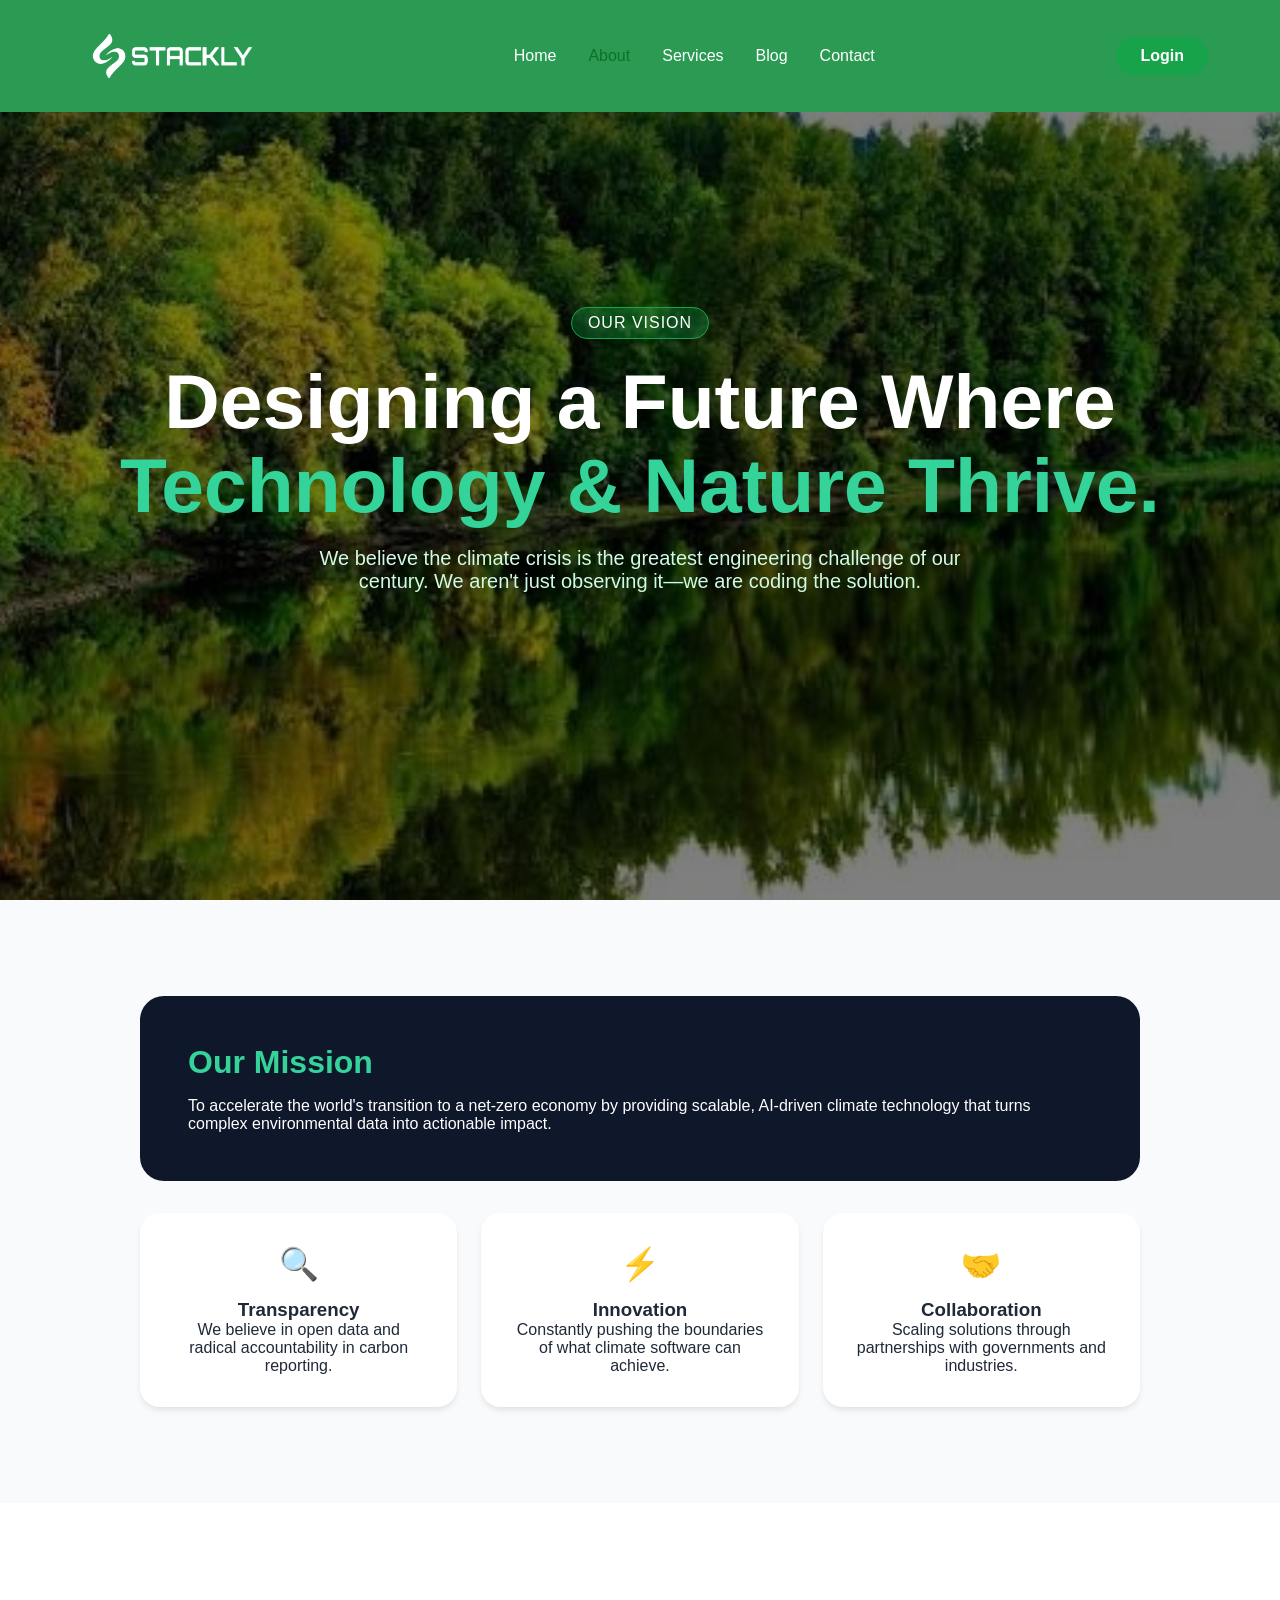
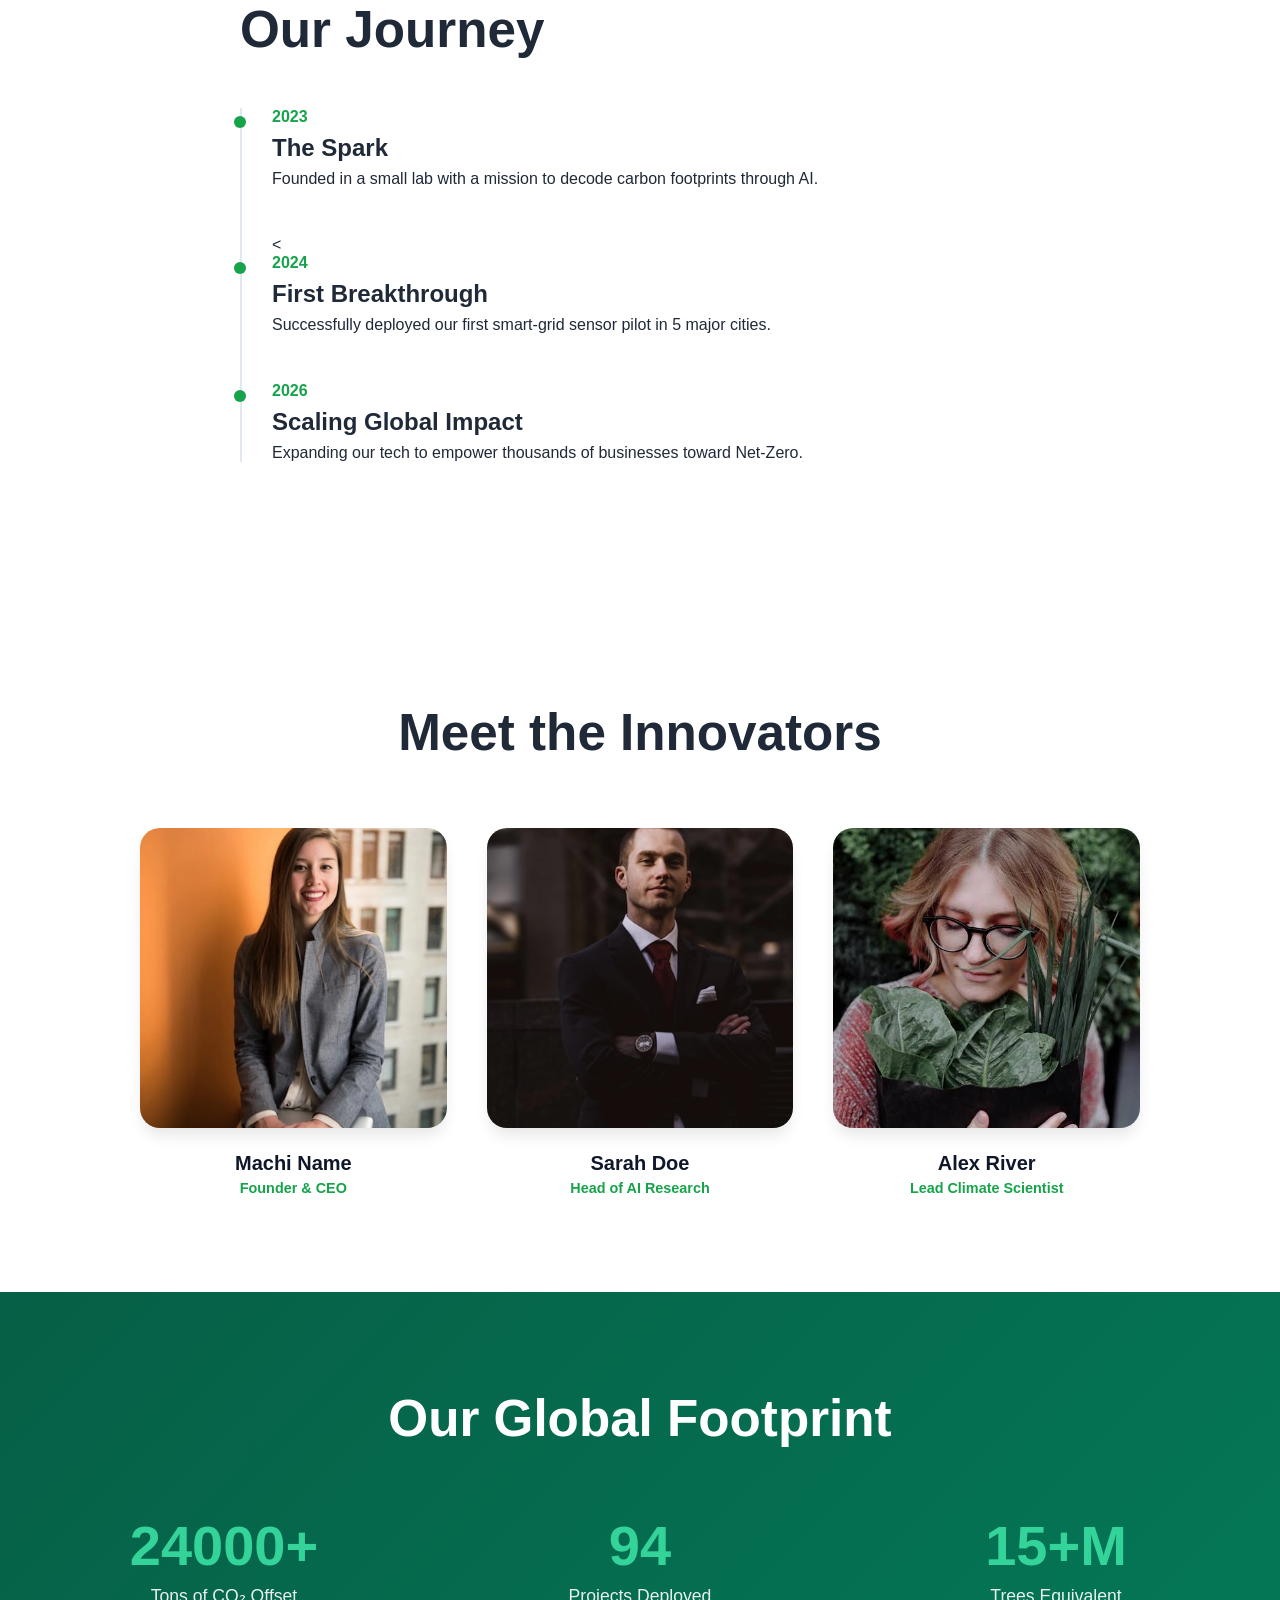
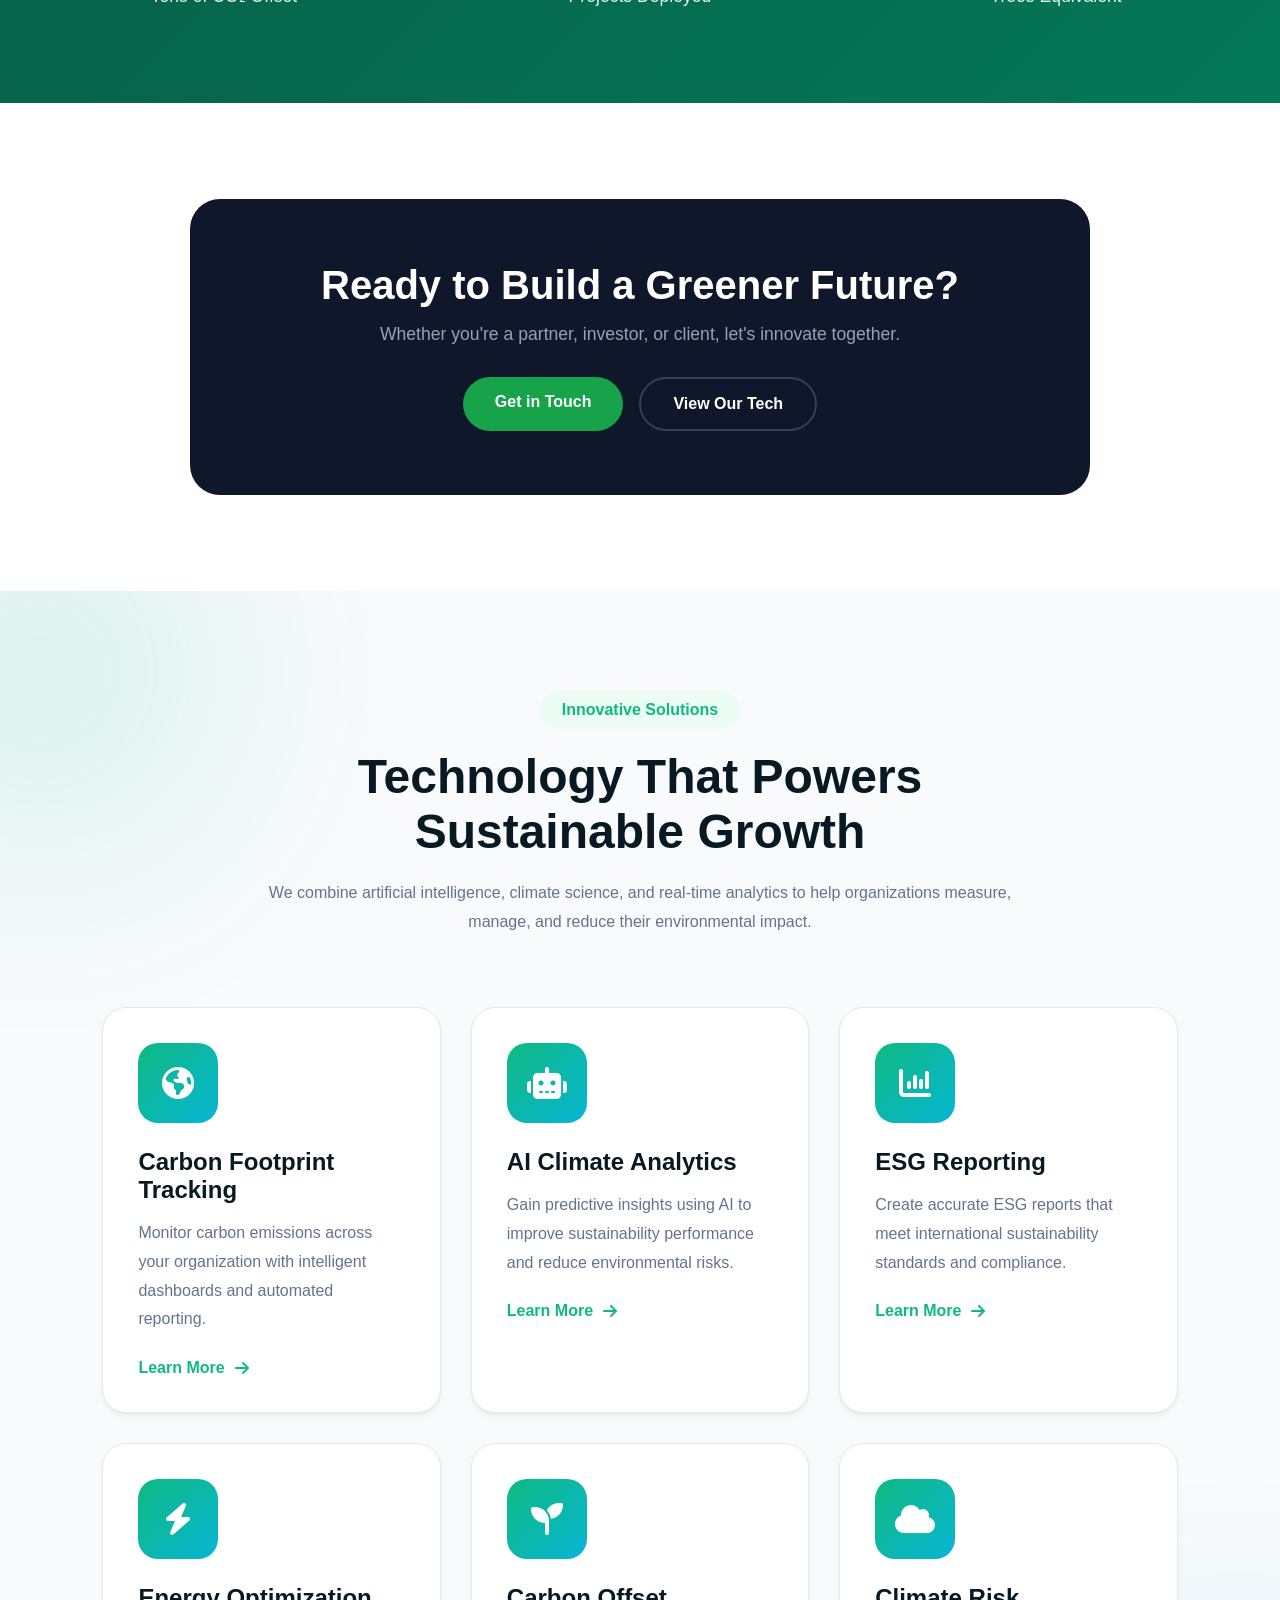
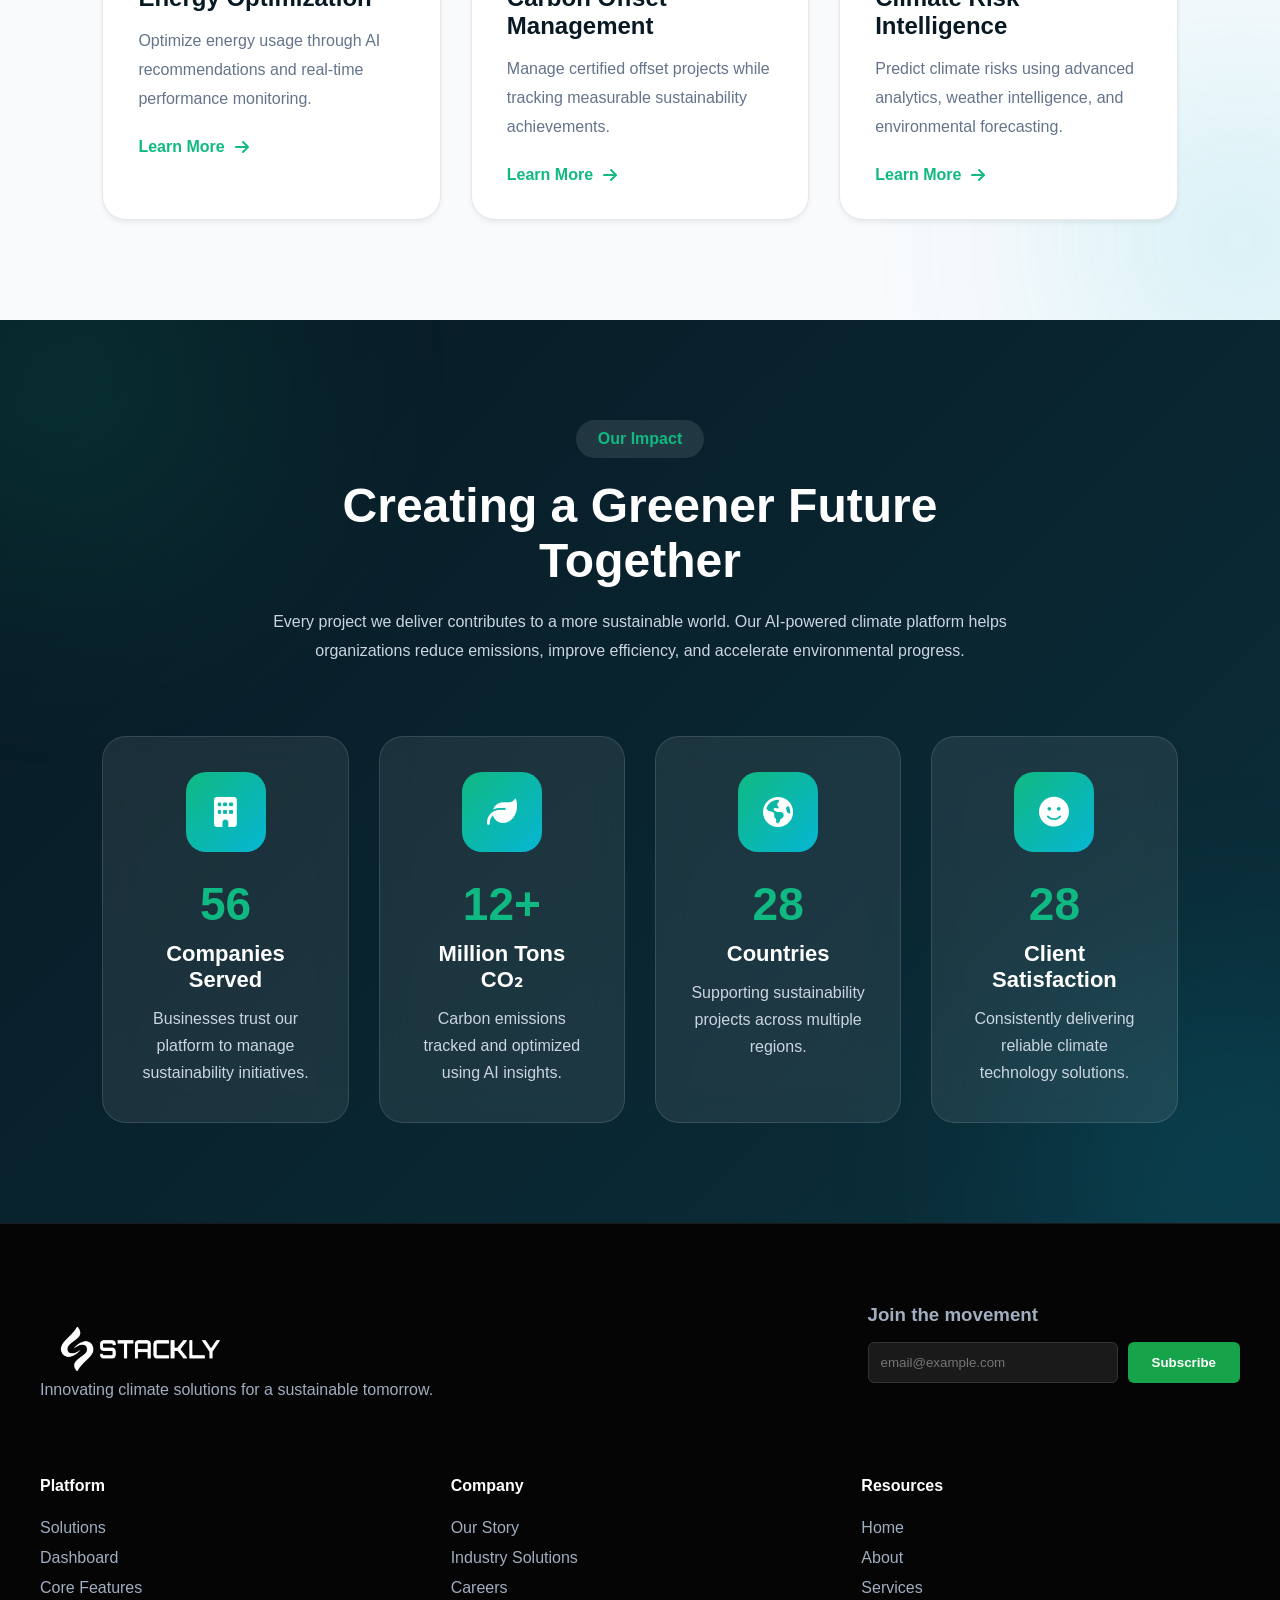
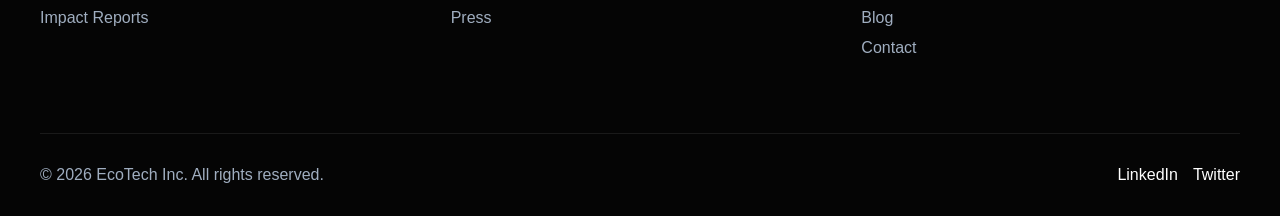
==== about.html @ 602ff300 "Climate Technology" ====
<!DOCTYPE html>
<html lang="en">

<head>
  <meta charset="UTF-8">
  <meta name="viewport" content="width=device-width, initial-scale=1.0">
  <title>About</title>
  <link rel="stylesheet" href="style.css">
  <link rel="stylesheet" href="about.css">
  <link rel="stylesheet" href="https://cdnjs.cloudflare.com/ajax/libs/font-awesome/6.4.0/css/all.min.css"
    integrity="sha512-iecdLmaskl7CVkqkXNQ/ZH/XLlvWZOJyj7Yy7tcenmpD1ypASozpmT/E0iPtmFIB46ZmdtAc9eNBvH0H/ZpiBw=="
    crossorigin="anonymous" referrerpolicy="no-referrer" />
</head>

<body>
  <nav id="navbar">
    <div class="nav-container">
      <a href="index.html" class="logo-container">
        <img src="./asset/Greenlogo.webp" alt="Company Logo" class="logo-img">
      </a>

      <ul class="nav-links">
        <li><a href="index.html" class="nav-link">Home</a></li>
        <li><a href="about.html" class="nav-link nav-activ">About</a></li>
        <li><a href="Services.html" class="nav-link">Services</a></li>
        <li><a href="blog.html" class="nav-link">Blog</a></li>
        <li><a href="Contact.html" class="nav-link">Contact</a></li>
      </ul>

      <a href="login.html" class="btn-primary desktop-btn">Login</a>

      <div class="hamburger" id="hamburger-btn">
        <div class="line"></div>
        <div class="line"></div>
        <div class="line"></div>
      </div>
    </div>

    <div class="mobile-menu" id="mobile-menu">
      <ul>
        <li><a href="index.html">Home</a></li>
        <li><a href="about.html">About</a></li>
        <li><a href="Services.html">Services</a></li>
        <li><a href="blog.html">Blog</a></li>
        <li><a href="Contact.html">Contact</a></li>
        <li><a href="login.html" class="btn-primary mobile-btn">Login</a></li>
      </ul>
    </div>
  </nav>

  <section class="about-hero-section">
    
    <div class="hero-bg-image" style="background-image: url('./asset/clim7.webp');">
      <div class="hero-overlay"></div>
    </div>

    
    <div class="hero-content">
      <div class="badge-pill">Our Vision</div>
      <h1 class="reveal-text">Designing a Future Where <br> <span>Technology & Nature Thrive.</span></h1>
      <p class="reveal-text-delay">We believe the climate crisis is the greatest engineering challenge of our century.
        We aren't just observing it—we are coding the solution.</p>
    </div>
  </section>

  <section class="mission-section">
    <div class="mission-container">

      
      <div class="mission-card-wide scroll-reveal">
        <h2>Our Mission</h2>
        <p>To accelerate the world's transition to a net-zero economy by providing scalable, AI-driven climate
          technology that turns complex environmental data into actionable impact.</p>
      </div>

      
      <div class="values-grid">
        <div class="value-card scroll-reveal">
          <div class="icon">🔍</div>
          <h3>Transparency</h3>
          <p>We believe in open data and radical accountability in carbon reporting.</p>
        </div>
        <div class="value-card scroll-reveal">
          <div class="icon">⚡</div>
          <h3>Innovation</h3>
          <p>Constantly pushing the boundaries of what climate software can achieve.</p>
        </div>
        <div class="value-card scroll-reveal">
          <div class="icon">🤝</div>
          <h3>Collaboration</h3>
          <p>Scaling solutions through partnerships with governments and industries.</p>
        </div>
      </div>

    </div>
  </section>

  
  <section class="journey-section">
    <div class="journey-container">
      <h2 class="section-title scroll-reveal">Our Journey</h2>

      <div class="timeline-wrapper">
        <!-- Milestone 1 -->
        <div class="journey-item scroll-reveal">
          <div class="year">2023</div>
          <div class="milestone-content">
            <h3>The Spark</h3>
            <p>Founded in a small lab with a mission to decode carbon footprints through AI.</p>
          </div>
        </div>

        <
        <div class="journey-item scroll-reveal">
          <div class="year">2024</div>
          <div class="milestone-content">
            <h3>First Breakthrough</h3>
            <p>Successfully deployed our first smart-grid sensor pilot in 5 major cities.</p>
          </div>
        </div>

        
        <div class="journey-item scroll-reveal">
          <div class="year">2026</div>
          <div class="milestone-content">
            <h3>Scaling Global Impact</h3>
            <p>Expanding our tech to empower thousands of businesses toward Net-Zero.</p>
          </div>
        </div>
      </div>
    </div>
  </section>

  
  <section class="team-section">
    <div class="team-container">
      <h2 class="section-title scroll-reveal">Meet the Innovators</h2>

      <div class="team-grid">
        
        <div class="team-card scroll-reveal">
          <div class="img-wrapper">
            <img src="./asset/abo1.webp" alt="Team Member">
          </div>
          <h3>Machi Name</h3>
          <p class="role">Founder & CEO</p>
        </div>

        
        <div class="team-card scroll-reveal delay-1">
          <div class="img-wrapper">
            <img src="./asset/abo2.webp" alt="Team Member">
          </div>
          <h3>Sarah Doe</h3>
          <p class="role">Head of AI Research</p>
        </div>

      
        <div class="team-card scroll-reveal delay-2">
          <div class="img-wrapper">
            <img src="./asset/clim5.webp" alt="Team Member">
          </div>
          <h3>Alex River</h3>
          <p class="role">Lead Climate Scientist</p>
        </div>
      </div>
    </div>
  </section>

  
  <section class="impact-stats-section">
    <div class="impact-stats-container">
      <h2 class="section-title scroll-reveal">Our Global Footprint</h2>

      <div class="stats-grid">
        
        <div class="stat-item scroll-reveal">
          <div class="stat-number"><span class="counter" data-target="50000">0</span>+</div>
          <p>Tons of CO₂ Offset</p>
        </div>
        
        <div class="stat-item scroll-reveal delay-1">
          <div class="stat-number"><span class="counter" data-target="120">0</span></div>
          <p>Projects Deployed</p>
        </div>
        
        <div class="stat-item scroll-reveal delay-2">
          <div class="stat-number"><span class="counter" data-target="15">0</span>M</div>
          <p>Trees Equivalent</p>
        </div>
      </div>
    </div>
  </section>

  
  <section class="cta-section">
    <div class="cta-container scroll-reveal">
      <div class="cta-content">
        <h2>Ready to Build a Greener Future?</h2>
        <p>Whether you're a partner, investor, or client, let's innovate together.</p>
        <div class="cta-buttons">
          <a href="404.html" class="btn-main">Get in Touch</a>
          <a href="404.html" class="btn-sub">View Our Tech</a>
        </div>
      </div>
    </div>
  </section>

  <section class="solutions-section">

    <div class="solutions-bg bg-1"></div>
    <div class="solutions-bg bg-2"></div>

    <div class="section-header">

      <span class="section-badge">
        Innovative Solutions
      </span>

      <h2>
        Technology That Powers Sustainable Growth
      </h2>

      <p>
        We combine artificial intelligence, climate science, and real-time analytics to help organizations measure,
        manage, and reduce their environmental impact.
      </p>

    </div>

    <div class="solutions-grid">

   

      <div class="solution-card">

        <div class="solution-icon">
          <i class="fa-solid fa-earth-americas"></i>
        </div>

        <h3>Carbon Footprint Tracking</h3>

        <p>
          Monitor carbon emissions across your organization with intelligent dashboards and automated reporting.
        </p>

        <a href="404.html">
          Learn More
          <i class="fa-solid fa-arrow-right"></i>
        </a>

      </div>

      

      <div class="solution-card">

        <div class="solution-icon">
          <i class="fa-solid fa-robot"></i>
        </div>

        <h3>AI Climate Analytics</h3>

        <p>
          Gain predictive insights using AI to improve sustainability performance and reduce environmental risks.
        </p>

        <a href="404.html">
          Learn More
          <i class="fa-solid fa-arrow-right"></i>
        </a>

      </div>

      

      <div class="solution-card">

        <div class="solution-icon">
          <i class="fa-solid fa-chart-column"></i>
        </div>

        <h3>ESG Reporting</h3>

        <p>
          Create accurate ESG reports that meet international sustainability standards and compliance.
        </p>

        <a href="404.html">
          Learn More
          <i class="fa-solid fa-arrow-right"></i>
        </a>

      </div>

   

      <div class="solution-card">

        <div class="solution-icon">
          <i class="fa-solid fa-bolt"></i>
        </div>

        <h3>Energy Optimization</h3>

        <p>
          Optimize energy usage through AI recommendations and real-time performance monitoring.
        </p>

        <a href="404.html">
          Learn More
          <i class="fa-solid fa-arrow-right"></i>
        </a>

      </div>

      

      <div class="solution-card">

        <div class="solution-icon">
          <i class="fa-solid fa-seedling"></i>
        </div>

        <h3>Carbon Offset Management</h3>

        <p>
          Manage certified offset projects while tracking measurable sustainability achievements.
        </p>

        <a href="404.html">
          Learn More
          <i class="fa-solid fa-arrow-right"></i>
        </a>

      </div>

      

      <div class="solution-card">

        <div class="solution-icon">
          <i class="fa-solid fa-cloud"></i>
        </div>

        <h3>Climate Risk Intelligence</h3>

        <p>
          Predict climate risks using advanced analytics, weather intelligence, and environmental forecasting.
        </p>

        <a href="404.html">
          Learn More
          <i class="fa-solid fa-arrow-right"></i>
        </a>

      </div>

    </div>

  </section>

  <section class="impact-section">

    <div class="impact-bg impact-bg-1"></div>
    <div class="impact-bg impact-bg-2"></div>

    <div class="impact-header">

      <span class="impact-badge">Our Impact</span>

      <h2>
        Creating a Greener Future Together
      </h2>

      <p>
        Every project we deliver contributes to a more sustainable world. Our AI-powered climate platform helps
        organizations reduce emissions, improve efficiency, and accelerate environmental progress.
      </p>

    </div>

    <div class="impact-grid">

      <div class="impact-card">

        <div class="impact-icon">
          <i class="fa-solid fa-building"></i>
        </div>

        <h3 class="counter" data-target="150">0</h3>

        <h4>Companies Served</h4>

        <p>
          Businesses trust our platform to manage sustainability initiatives.
        </p>

      </div>

      <div class="impact-card">

        <div class="impact-icon">
          <i class="fa-solid fa-leaf"></i>
        </div>

        <h3 class="counter" data-target="12">0</h3>

        <h4>Million Tons CO₂</h4>

        <p>
          Carbon emissions tracked and optimized using AI insights.
        </p>

      </div>

      <div class="impact-card">

        <div class="impact-icon">
          <i class="fa-solid fa-earth-americas"></i>
        </div>

        <h3 class="counter" data-target="50">0</h3>

        <h4>Countries</h4>

        <p>
          Supporting sustainability projects across multiple regions.
        </p>

      </div>

      <div class="impact-card">

        <div class="impact-icon">
          <i class="fa-solid fa-face-smile"></i>
        </div>

        <h3 class="counter" data-target="98">0</h3>

        <h4>Client Satisfaction</h4>

        <p>
          Consistently delivering reliable climate technology solutions.
        </p>

      </div>

    </div>

  </section>

  <footer class="footer-section">
    <div class="footer-container">

      
      <div class="footer-top">
        <div class="brand-side">
          <a href="index.html" class="logo-container">
            <img src="./asset/Greenlogo.webp" alt="Company Logo" class="logo-img">
          </a>
          <p>Innovating climate solutions for a sustainable tomorrow.</p>
        </div>

        <div class="newsletter-side">
          <h3>Join the movement</h3>
          <form id="newsletter-form" class="newsletter-form">
            <input type="email" id="email-input" placeholder="email@example.com" required>
            <button type="submit">Subscribe</button>
          </form>
          <!-- Add this message box below your form -->
          <p id="form-message" style="margin-top: 10px; font-size: 0.9rem;"></p>
        </div>
      </div>

      
      <div class="footer-middle">
        <div class="link-group">
          <h4>Platform</h4>
          <a href="404.html">Solutions</a>
          <a href="404.html">Dashboard</a>
          <a href="404.html">Core Features</a>
          <a href="404.html">Impact Reports</a>
        </div>
        <div class="link-group">
          <h4>Company</h4>
          <a href="404.html">Our Story</a>
          <a href="404.html">Industry Solutions</a>
          <a href="404.html">Careers</a>
          <a href="404.html">Press</a>
        </div>
        <div class="link-group">
          <h4>Resources</h4>
          <a href="index.html">Home</a>
          <a href="about.html">About</a>
          <a href="Services.html">Services</a>
          <a href="blog.html">Blog</a>
          <a href="Contact.html">Contact</a>
        </div>
      </div>

      
      <div class="footer-bottom">
        <p>&copy; 2026 EcoTech Inc. All rights reserved.</p>
        <div class="social-links">
          <a href="404.html">LinkedIn</a>
          <a href="404.html">Twitter</a>
        </div>
      </div>
    </div>
  </footer>



  <script>
    document.addEventListener("DOMContentLoaded", () => {
      const elements = document.querySelectorAll('.reveal-text, .reveal-text-delay, .badge-pill');

      elements.forEach((el, index) => {
        
        el.style.opacity = "0";
        el.style.transform = "translateY(30px)";
        el.style.transition = "all 1s cubic-bezier(0.2, 0.8, 0.2, 1)";

        
        setTimeout(() => {
          el.style.opacity = "1";
          el.style.transform = "translateY(0)";
        }, index * 300);
      });
    });

    document.addEventListener("DOMContentLoaded", () => {
      const observerOptions = {
        threshold: 0.1
      };

      const observer = new IntersectionObserver((entries, observer) => {
        entries.forEach(entry => {
          if (entry.isIntersecting) {
            entry.target.classList.add('active');
            observer.unobserve(entry.target);
          }
        });
      }, observerOptions);

     
      document.querySelectorAll('.scroll-reveal').forEach(el => {
        observer.observe(el);
      });
    });

    const counters = document.querySelectorAll('.counter');

    const countObserver = new IntersectionObserver((entries, observer) => {
      entries.forEach(entry => {
        if (entry.isIntersecting) {
          const counter = entry.target;
          const target = +counter.getAttribute('data-target');
          const increment = target / 100;

          const updateCount = () => {
            const count = +counter.innerText.replace('+', '');
            if (count < target) {
              counter.innerText = Math.ceil(count + increment);
              setTimeout(updateCount, 20);
            } else {
              counter.innerText = target + "+";
            }
          };
          updateCount();
          observer.unobserve(counter);
        }
      });
    }, { threshold: 0.5 });

    counters.forEach(c => countObserver.observe(c));
  </script>
  <script src="main.js"></script>
</body>

</html>
---- style.css ----
* {
    margin: 0;
    padding: 0;
    box-sizing: border-box;
    font-family: 'Segoe UI', Tahoma, Geneva, Verdana, sans-serif;
}

:root {
    --primary-green: #16a34a;

    --dark-green: #15803d;
    --text-dark: #1f2937;
    --text-light: #6b7280;
    --bg-light: #f9fafb;
}

body {
    background-color: var(--bg-light);
    color: var(--text-dark);
}

nav {
    position: fixed;
    top: 0;
    width: 100%;
    padding: 1.5rem 0;
    transition: all 0.3s ease;
    z-index: 100;
    background-color: #2b9b54;

}


nav.scrolled {
    background: rgba(255, 255, 255, 0.9);
    backdrop-filter: blur(10px);
    padding: 1rem 0;
    box-shadow: 0 4px 6px -1px rgba(0, 0, 0, 0.1);
}

nav.scrolled .nav-links a {
    color: #0f172a !important;
}

nav.scrolled .nav-links .nav-activ {
    color: #298d40 !important;
}

.nav-container {
    max-width: 1200px;
    margin: 0 auto;
    padding: 0 2rem;
    display: flex;
    justify-content: space-between;
    align-items: center;

}



.logo-container {
    display: flex;
    align-items: center;
    justify-content: flex-start;
    padding: 10px 20px;
}


.logo-img {
    width: 160px;
    transition: transform 0.3s ease;
    filter: brightness(0) invert(1);
}

nav.scrolled .logo-img {
    filter: brightness(1) invert(0);

}


.logo-img:hover {
    transform: scale(1.05);
    cursor: pointer;
}

.nav-links {
    display: flex;
    list-style: none;
    gap: 2rem;
}

.nav-activ {
    color: #0c7324 !important;
}

.nav-links a {
    text-decoration: none;
    color: var(--text-light);
    font-weight: 500;
    transition: color 0.3s ease;
    color: white;
}

.nav-links a:hover {
    color: rgb(5, 91, 4);
}


.btn-primary {
    background-color: var(--primary-green);
    color: white;
    padding: 0.6rem 1.5rem;
    border-radius: 50px;
    text-decoration: none;
    font-weight: 600;
    transition: all 0.3s ease;
    display: inline-block;
}

.btn-primary:hover {
    background-color: var(--dark-green);
    box-shadow: 0 4px 14px rgba(22, 163, 74, 0.4);
    transform: translateY(-2px);
}


.hamburger {
    display: none;
    cursor: pointer;
    flex-direction: column;
    gap: 5px;
}

.hamburger .line {
    width: 25px;
    height: 3px;
    background-color: var(--text-dark);
    transition: all 0.3s ease;
}


.mobile-menu {
    position: absolute;
    top: 100%;
    left: 0;
    width: 100%;
    text-align: center;
    background: white;
    box-shadow: 0 10px 15px -3px rgba(0, 0, 0, 0.1);
    height: 0;
    overflow: hidden;
    transition: max-height 0.4s ease-in-out;
}

.mobile-menu.open {
    height: 100vh;

}

.mobile-menu ul {
    list-style: none;
    padding: 1rem 2rem;
    display: flex;
    flex-direction: column;
    gap: 1.5rem;
}

.mobile-menu a {
    text-decoration: none;
    color: var(--text-dark);
    font-size: 1.2rem;
    font-weight: 500;
}


.hamburger.toggle .line:nth-child(1) {
    transform: translateY(8px) rotate(45deg);
}

.hamburger.toggle .line:nth-child(2) {
    opacity: 0;
}

.hamburger.toggle .line:nth-child(3) {
    transform: translateY(-8px) rotate(-45deg);
}



@media (max-width: 768px) {

    .nav-links,
    .desktop-btn {
        display: none;
    }

    .hamburger {
        display: flex;
    }

}


.hero-section {
    position: relative;
    height: 100vh;
    display: flex;
    align-items: center;
    justify-content: center;
    overflow: hidden;

    padding: 0 20px;
}


.hero-bg-slider {
    position: absolute;
    top: 0;
    left: 0;
    width: 100%;
    height: 100%;
    z-index: 1;
}

.slide {
    position: absolute;
    top: 0;
    left: 0;
    width: 100%;
    height: 100%;
    background-size: cover;
    background-position: center;
    opacity: 0;

    transition: opacity 1.5s ease-in-out;
    transform: scale(1);
}

.slide.active {
    opacity: 1;

    animation: slowZoom 8s linear forwards;
}

@keyframes slowZoom {
    0% {
        transform: scale(1);
    }

    100% {
        transform: scale(1.1);
    }
}


.overlay {
    position: absolute;
    inset: 0;
    background: linear-gradient(to bottom, rgba(15, 23, 42, 0.7), rgba(15, 23, 42, 0.8));
    z-index: 2;
}


.hero-container {
    max-width: 1000px;
    width: 100%;
    position: relative;
    z-index: 10;
    text-align: center;

    perspective: 1000px;
}


.reveal-wrapper {
    overflow: hidden;

    margin-bottom: 15px;
}

.reveal-element {
    transform: translateY(120%);
    opacity: 0;
    animation: revealText 1.2s cubic-bezier(0.77, 0, 0.175, 1) forwards;
}

@keyframes revealText {
    0% {
        transform: translateY(120%);
        opacity: 0;
    }

    100% {
        transform: translateY(0);
        opacity: 1;
    }
}


.delay-1 {
    animation-delay: 0.2s;
}

.delay-2 {
    animation-delay: 0.4s;
}

.delay-3 {
    animation-delay: 0.6s;
}


.badge {
    display: inline-block;
    padding: 8px 16px;
    background: rgba(34, 197, 94, 0.2);
    color: #4ade80;
    border-radius: 50px;
    font-weight: 600;
    font-size: 0.9rem;
    border: 1px solid rgba(74, 222, 128, 0.3);
    backdrop-filter: blur(5px);
}

.title {
    font-size: clamp(2.8rem, 6vw, 5.5rem);
    font-weight: 800;
    color: #ffffff;
    line-height: 1.1;
    margin-top: 10px;
}

.gradient-text {
    background: linear-gradient(135deg, #4ade80, #10b981, #34d399);
    -webkit-background-clip: text;
    -webkit-text-fill-color: transparent;
    background-size: 200% 200%;
    animation: gradientFlow 4s ease infinite;
}

.subtitle {
    font-size: clamp(1.1rem, 2vw, 1.3rem);
    color: #cbd5e1;
    max-width: 700px;
    margin: 10px auto 30px auto;
    line-height: 1.7;
}


.hero-buttons {
    display: flex;
    gap: 15px;
    justify-content: center;
    flex-wrap: wrap;
}

.btn {
    padding: 15px 30px;
    border-radius: 50px;
    font-weight: 600;
    text-decoration: none;
    transition: all 0.3s ease;
    display: flex;
    align-items: center;
    gap: 8px;
}

.btn-primary {
    background: #16a34a;
    color: white;
}

.btn-primary:hover {
    background: #15803d;
    box-shadow: 0 10px 20px rgba(22, 163, 74, 0.4);
    transform: translateY(-3px);
}


.btn-glass {
    background: rgba(255, 255, 255, 0.1);
    color: white;
    border: 1px solid rgba(255, 255, 255, 0.2);
    backdrop-filter: blur(10px);
}

.btn-glass:hover {
    background: rgba(255, 255, 255, 0.2);
    border-color: #4ade80;
    color: #4ade80;
    transform: translateY(-3px);
}


.problem-section {
    background-color: #0f172a;

    padding: 8rem 2rem;
    color: white;
    overflow: hidden;
}

.problem-container {
    max-width: 1200px;
    margin: 0 auto;
    display: flex;
    align-items: center;
    justify-content: space-between;
    gap: 4rem;
}


.problem-text {
    flex: 1;
}

.badge-warning {
    display: inline-block;
    padding: 8px 16px;
    background: rgba(239, 68, 68, 0.1);
    color: #ef4444;
    border-radius: 50px;
    font-weight: 600;
    font-size: 0.9rem;
    border: 1px solid rgba(239, 68, 68, 0.3);
    margin-bottom: 20px;
}

.section-title {
    font-size: clamp(2.5rem, 4vw, 3.5rem);
    font-weight: 800;
    line-height: 1.2;
    margin-bottom: 20px;
}

.text-red {
    color: #ef4444;
}

.section-description {
    font-size: 1.15rem;
    color: #94a3b8;
    line-height: 1.7;
}


.problem-stats {
    flex: 1;
    display: flex;
    flex-direction: column;
    gap: 1.5rem;
}

.stat-card {
    background: rgba(30, 41, 59, 0.5);
    border: 1px solid rgba(255, 255, 255, 0.05);
    padding: 2rem;
    border-radius: 16px;
    backdrop-filter: blur(10px);
    display: flex;
    flex-direction: column;
    transition: transform 0.3s ease, border-color 0.3s ease;
}

.stat-card:hover {
    transform: translateX(-10px);

    border-color: rgba(239, 68, 68, 0.4);

    background: rgba(30, 41, 59, 0.8);
}

.stat-icon {
    font-size: 2rem;
    margin-bottom: 10px;
}

.stat-number {
    font-size: 2.5rem;
    font-weight: 800;
    color: #f8fafc;
    margin-bottom: 5px;
}

.stat-card p {
    color: #94a3b8;
    font-size: 0.95rem;
    line-height: 1.5;
}


.scroll-reveal {
    opacity: 0;
    transform: translateY(50px);
    transition: opacity 0.8s ease-out, transform 0.8s ease-out;
}

.scroll-reveal.in-view {
    opacity: 1;
    transform: translateY(0);
}


@media (max-width: 992px) {
    .problem-container {
        flex-direction: column;
    }

    .stat-card:hover {
        transform: translateY(-10px);

    }
}


.solutions-section {
    background-color: #f8fafc;
    padding: 8rem 2rem;
}

.solutions-container {
    max-width: 1200px;
    margin: 0 auto;
}


.section-header {
    text-align: center;
    max-width: 700px;
    margin: 0 auto 4rem auto;
}

.badge-green {
    display: inline-block;
    padding: 8px 16px;
    background: rgba(34, 197, 94, 0.1);
    color: #16a34a;
    border-radius: 50px;
    font-weight: 600;
    font-size: 0.9rem;
    margin-bottom: 20px;
}

.text-dark {
    color: #0f172a;
}

.text-green {
    color: #16a34a;
}

.text-gray {
    color: #64748b;
    font-size: 1.15rem;
    line-height: 1.6;
    margin-top: 15px;
}


.solutions-grid {
    display: grid;
    grid-template-columns: repeat(auto-fit, minmax(320px, 1fr));
    gap: 2.5rem;
}


.solution-card {
    background: #ffffff;
    border-radius: 20px;
    padding: 2.5rem 2rem;
    box-shadow: 0 4px 6px -1px rgba(0, 0, 0, 0.05), 0 2px 4px -1px rgba(0, 0, 0, 0.03);
    border: 1px solid #f1f5f9;
    transition: all 0.4s cubic-bezier(0.165, 0.84, 0.44, 1);
    position: relative;
    overflow: hidden;
}

.solution-card::before {
    content: '';
    position: absolute;
    top: 0;
    left: 0;
    width: 100%;
    height: 4px;
    background: linear-gradient(90deg, #16a34a, #10b981);
    transform: scaleX(0);
    transform-origin: left;
    transition: transform 0.4s ease;
}


.solution-card:hover {
    transform: translateY(-10px);
    box-shadow: 0 20px 25px -5px rgba(0, 0, 0, 0.1), 0 10px 10px -5px rgba(0, 0, 0, 0.04);
}

.solution-card:hover::before {
    transform: scaleX(1);
}

.icon-wrapper {
    width: 60px;
    height: 60px;
    background: rgba(34, 197, 94, 0.1);
    border-radius: 15px;
    display: flex;
    align-items: center;
    justify-content: center;
    margin-bottom: 1.5rem;
    color: #16a34a;
    transition: transform 0.3s ease;
}

.icon-wrapper svg {
    width: 30px;
    height: 30px;
}

.solution-card:hover .icon-wrapper {
    transform: scale(1.1) rotate(5deg);
    background: #16a34a;
    color: white;
}

.solution-card h3 {
    font-size: 1.5rem;
    font-weight: 700;
    color: #0f172a;
    margin-bottom: 1rem;
}

.solution-card p {
    color: #64748b;
    line-height: 1.6;
    margin-bottom: 2rem;
}

.learn-more {
    display: inline-flex;
    align-items: center;
    gap: 5px;
    color: #16a34a;
    font-weight: 600;
    text-decoration: none;
    font-size: 1.05rem;
}

.learn-more span {
    transition: transform 0.3s ease;
}

.solution-card:hover .learn-more span {
    transform: translateX(5px);

}

@media (max-width: 768px) {

    .solutions-section {
        padding: 4rem 1.25rem;
    }


    .section-header {
        margin-bottom: 2.5rem;
    }

    .section-description {
        font-size: 1rem;

    }


    .solutions-grid {
        grid-template-columns: 1fr;
        gap: 1.5rem;

    }


    .solution-card {
        padding: 1.8rem 1.5rem;
    }


    .icon-wrapper {
        width: 50px;
        height: 50px;
        margin-bottom: 1.2rem;
    }

    .icon-wrapper svg {
        width: 24px;
        height: 24px;
    }


    .solution-card:hover {
        transform: none;
    }
}


.how-it-works-section {
    background-color: #ffffff;

    padding: 8rem 2rem;
    position: relative;
}

.how-container {
    max-width: 1000px;
    margin: 0 auto;
}


.badge-blue {
    display: inline-block;
    padding: 8px 16px;
    background: rgba(59, 130, 246, 0.1);
    color: #3b82f6;
    border-radius: 50px;
    font-weight: 600;
    font-size: 0.9rem;
    margin-bottom: 20px;
}

.text-blue {
    color: #3b82f6;
}


.timeline {
    position: relative;
    max-width: 100%;
    margin: 4rem auto 0;
}

.timeline::after {
    content: '';
    position: absolute;
    width: 4px;
    background: #e2e8f0;
    top: 0;
    bottom: 0;
    left: 50%;
    margin-left: -2px;
    border-radius: 4px;
}


.timeline-item {
    padding: 10px 40px;
    position: relative;
    background-color: inherit;
    width: 50%;
}


.timeline-item.left {
    left: 0;
    text-align: right;
}

.timeline-item.right {
    left: 50%;
    text-align: left;
}

.timeline-dot {
    position: absolute;
    width: 40px;
    height: 40px;
    right: -20px;
    background-color: #3b82f6;
    border: 4px solid #ffffff;
    top: 15px;
    border-radius: 50%;
    z-index: 1;
    display: flex;
    align-items: center;
    justify-content: center;
    color: white;
    font-weight: bold;
    font-size: 1.2rem;
    box-shadow: 0 0 0 4px rgba(59, 130, 246, 0.2);
    transition: all 0.3s ease;
}


.timeline-item.right .timeline-dot {
    left: -20px;
}


.timeline-item:hover .timeline-dot {
    transform: scale(1.2);
    background-color: #1d4ed8;
    box-shadow: 0 0 15px rgba(59, 130, 246, 0.6);
}


.timeline-content {
    padding: 30px;
    background: #f8fafc;
    position: relative;
    border-radius: 16px;
    border: 1px solid #f1f5f9;
    box-shadow: 0 4px 6px -1px rgba(0, 0, 0, 0.05);
    transition: transform 0.3s ease, box-shadow 0.3s ease;
}

.timeline-item:hover .timeline-content {
    transform: translateY(-5px);
    box-shadow: 0 10px 15px -3px rgba(0, 0, 0, 0.1);
}

.timeline-content h3 {
    font-size: 1.4rem;
    font-weight: 700;
    color: #0f172a;
    margin-bottom: 10px;
}

.timeline-content p {
    color: #64748b;
    line-height: 1.6;
}


.delay-4 {
    animation-delay: 0.8s;
}




.how-it-works-section {
    background-color: #ffffff;
    padding: 8rem 2rem;
    position: relative;
    overflow: hidden;

}

.how-container {
    max-width: 1000px;
    margin: 0 auto;
}

.badge-blue {
    display: inline-block;
    padding: 8px 16px;
    background: rgba(59, 130, 246, 0.1);
    color: #3b82f6;
    border-radius: 50px;
    font-weight: 600;
    font-size: 0.9rem;
    margin-bottom: 20px;
}

.text-blue {
    color: #3b82f6;
}


.timeline {
    position: relative;
    max-width: 100%;
    margin: 4rem auto 0;
}

.timeline::after {
    content: '';
    position: absolute;
    width: 4px;
    background: #e2e8f0;
    top: 0;
    bottom: 0;
    left: 50%;
    margin-left: -2px;
    border-radius: 4px;
}

.timeline-item {
    padding: 0 40px 40px 40px;

    position: relative;
    width: 50%;
}

.timeline-item.left {
    left: 0;
    text-align: right;
}

.timeline-item.right {
    left: 50%;
    text-align: left;
}

.timeline-dot {
    position: absolute;
    width: 40px;
    height: 40px;
    background-color: #3b82f6;
    border: 4px solid #ffffff;
    border-radius: 50%;
    z-index: 1;
    display: flex;
    align-items: center;
    justify-content: center;
    color: white;
    font-weight: bold;
    font-size: 1.2rem;
    box-shadow: 0 0 0 4px rgba(59, 130, 246, 0.2);
    top: 0;

}


.timeline-item.left .timeline-dot {
    right: -20px;
}

.timeline-item.right .timeline-dot {
    left: -20px;
}


.timeline-content {
    padding: 30px;
    background: #f8fafc;
    border-radius: 16px;
    border: 1px solid #f1f5f9;
    box-shadow: 0 4px 6px -1px rgba(0, 0, 0, 0.05);
}

.timeline-content h3 {
    font-size: 1.4rem;
    font-weight: 700;
    color: #0f172a;
    margin-bottom: 10px;
}

.timeline-content p {
    color: #64748b;
    line-height: 1.6;
}


@media screen and (max-width: 768px) {

    .how-it-works-section {
        padding: 4rem 1.25rem;
    }

    .timeline {
        margin-top: 2rem;
    }


    .timeline::after {
        left: 20px;
        margin-left: 0;

    }


    .timeline-item,
    .timeline-item.left,
    .timeline-item.right {
        width: 100%;
        left: 0;
        text-align: left;
        padding: 0 0 2rem 60px;

    }


    .timeline-item.left .timeline-dot,
    .timeline-item.right .timeline-dot {
        left: 0;
        right: auto;
        top: 0;
    }

    .timeline-content {
        padding: 1.5rem;
    }

    .timeline-content h3 {
        font-size: 1.25rem;
    }
}


.impact-section {
    background: linear-gradient(135deg, #064e3b 0%, #065f46 100%);
    padding: 6rem 2rem;
    color: white;
    text-align: center;
}

.impact-container {
    max-width: 1000px;
    margin: 0 auto;
}

.impact-header {
    margin-bottom: 4rem;
}


.impact-grid {
    display: flex;
    flex-wrap: wrap;
    justify-content: center;
    gap: 2rem;
}

.impact-card {
    flex: 1 1 200px;
    padding: 2rem;
    background: rgba(255, 255, 255, 0.05);
    border-radius: 20px;
    backdrop-filter: blur(10px);
}

.stat-number {
    font-size: 3rem;
    font-weight: 800;
    margin-bottom: 0.5rem;
    color: #34d399;
}

.stat-label {
    font-size: 1rem;
    opacity: 0.8;
}


@media (max-width: 768px) {
    .impact-grid {
        gap: 1rem;
    }

    .impact-card {
        flex: 1 1 40%;
        padding: 1.5rem;
    }

    .stat-number {
        font-size: 2.2rem;
    }
}

@media (max-width: 480px) {
    .impact-card {
        flex: 1 1 100%;

    }
}


.projects-section {
    padding: 8rem 2rem;
    background-color: #f8fafc;
}

.projects-container {
    max-width: 1200px;
    margin: 0 auto;
}


.projects-grid {
    display: grid;
    grid-template-columns: repeat(3, 1fr);
    gap: 2rem;
}

.project-card {
    background: white;
    border-radius: 20px;
    overflow: hidden;
    transition: transform 0.3s ease;
    box-shadow: 0 4px 6px -1px rgba(0, 0, 0, 0.1);
}

.project-img {
    height: 250px;
    background-size: cover;
    background-position: center;
}

.project-content {
    padding: 1.5rem;
}

.view-project {
    display: block;
    margin-top: 1rem;
    color: #16a34a;
    font-weight: 600;
}


@media (max-width: 992px) {
    .projects-grid {
        grid-template-columns: none;

        grid-auto-flow: column;

        grid-auto-columns: 80%;

        overflow-x: auto;

        scroll-snap-type: x mandatory;

        padding-bottom: 2rem;
        gap: 1rem;
    }

    .project-card {
        scroll-snap-align: center;

    }
}


.partners-section {
    padding: 4rem 0;
    background-color: #ffffff;
    overflow: hidden;

}

.partners-title {
    text-align: center;
    color: #64748b;
    font-weight: 500;
    margin-bottom: 2.5rem;
}

.marquee-wrapper {
    width: 100%;
    display: flex;
    mask-image: linear-gradient(to right, transparent, black 10%, black 90%, transparent);
}

.marquee-track {
    display: flex;
    gap: 4rem;
    animation: scroll 20s linear infinite;
}

.logo-item {
    font-size: 1.5rem;
    font-weight: 800;
    color: #94a3b8;
    white-space: nowrap;
    display: flex;
    align-items: center;
}


@keyframes scroll {
    from {
        transform: translateX(0);
    }

    to {
        transform: translateX(-50%);
    }


}


@media (max-width: 768px) {
    .marquee-track {
        gap: 2rem;

        animation: scroll 15s linear infinite;

    }

    .logo-item {
        font-size: 1.2rem;
    }
}

.trust-section {
    padding: 8rem 2rem;
    background-color: #f8fafc;
}

.trust-container {
    max-width: 1000px;
    margin: 0 auto;
}


.trust-grid,
.team-grid {
    display: grid;
    grid-template-columns: repeat(2, 1fr);
    gap: 2rem;
    margin-top: 3rem;
}


.trust-card {
    background: white;
    padding: 2rem;
    border-radius: 16px;
    box-shadow: 0 4px 6px -1px rgba(0, 0, 0, 0.05);
    border-left: 4px solid #16a34a;
}

.author {
    margin-top: 1.5rem;
    font-weight: 600;
    color: #16a34a;
}

.team-member {
    text-align: center;
    padding: 2rem;
}

.member-img img {
    width: 120px;
    height: 120px;
    object-fit: cover;
    background: #e2e8f0;
    border-radius: 50%;
    margin: 0 auto 1.5rem auto;
}


@media (max-width: 768px) {

    .trust-grid,
    .team-grid {
        grid-template-columns: 1fr;

        gap: 1.5rem;
    }

    .trust-section {
        padding: 4rem 1.25rem;
    }

    .member-img {
        width: 100px;
        height: 100px;
    }
}


.blog-section {
    padding: 8rem 2rem;
}

.blog-container {
    max-width: 1200px;
    margin: 0 auto;
}

.blog-grid {
    display: grid;
    grid-template-columns: repeat(3, 1fr);
    gap: 2rem;
    margin-top: 3rem;
}


.blog-card.featured {
    grid-column: span 2;
}

.blog-card {
    background: white;
    border-radius: 16px;
    overflow: hidden;
    box-shadow: 0 4px 6px -1px rgba(0, 0, 0, 0.05);
}

.blog-img {
    height: 250px;
    background-size: cover;
}

.blog-content {
    padding: 1.5rem;
}

.category {
    color: #16a34a;
    font-weight: 600;
    font-size: 0.8rem;
}

@media (max-width: 768px) {
    .blog-grid {
        grid-template-columns: 1fr;

    }

    .blog-card.featured {
        grid-column: span 1;

    }
}

.footer-section {
    background: #050505;
    color: #a0aec0;
    padding: 5rem 2rem 2rem;
    border-top: 1px solid #1a1a1a;
}

.footer-container {
    max-width: 1200px;
    margin: 0 auto;
}

.footer-top {
    display: flex;
    justify-content: space-between;
    align-items: center;
    margin-bottom: 4rem;
}

.footer-logo {
    font-size: 1.5rem;
    font-weight: 800;
    color: white;
    text-decoration: none;
}

.footer-logo span {
    color: #16a34a;
}

.newsletter-form {
    display: flex;
    gap: 10px;
    margin-top: 1rem;
}

.newsletter-form input {
    background: #1a1a1a;
    border: 1px solid #333;
    padding: 0.75rem;
    border-radius: 6px;
    color: white;
    width: 250px;
}

.newsletter-form button {
    background: #16a34a;
    color: white;
    border: none;
    padding: 0.75rem 1.5rem;
    border-radius: 6px;
    cursor: pointer;
    font-weight: 600;
}

.footer-middle {
    display: grid;
    grid-template-columns: repeat(3, 1fr);
    gap: 2rem;
}

.link-group h4 {
    color: white;
    margin-bottom: 1.5rem;
}

.link-group a {
    display: block;
    color: #a0aec0;
    text-decoration: none;
    margin-bottom: 0.75rem;
}

.link-group a:hover {
    color: #16a34a;
}

.footer-bottom {
    display: flex;
    justify-content: space-between;
    margin-top: 4rem;
    padding-top: 2rem;
    border-top: 1px solid #1a1a1a;
}


.newsletter-form input:invalid:focus {
    border: 1px solid #ef4444;
    outline: none;
}


#form-message {
    font-weight: 500;
    min-height: 20px;
}


@media (max-width: 768px) {
    .footer-top {
        flex-direction: column;
        text-align: center;
        gap: 2rem;
    }

    .footer-middle {
        grid-template-columns: 1fr;
        text-align: center;
    }

    .newsletter-form {
        flex-direction: column;
    }

    .newsletter-form input {
        width: 100%;
    }

    .footer-bottom {
        flex-direction: column;
        gap: 1rem;
        text-align: center;
    }
}

.social-links {
    display: flex;
    gap: 15px;

}

.social-links a {
    text-decoration: none;
    color: white;
}

a {
    text-decoration: none;
}
---- about.css ----
* {
  margin: 0;
  padding: 0;
  box-sizing: border-box;
}


.about-hero-section {
  height: 100vh;
  display: flex;
  align-items: center;
  justify-content: center;
  position: relative;
  overflow: hidden;
  text-align: center;
}


.hero-bg-image {
  position: absolute;
  top: 0;
  left: 0;
  width: 100%;
  height: 100%;
  background-size: cover;
  background-position: center;
  z-index: -1;
  animation: zoomEffect 20s linear infinite alternate;
}

@keyframes zoomEffect {
  0% {
    transform: scale(1);
  }

  100% {
    transform: scale(1.1);
  }
}


.hero-overlay {
  position: absolute;
  inset: 0;
  background: rgba(0, 0, 0, 0.5);
  z-index: 1;
}


.hero-content {
  position: relative;
  z-index: 2;
  padding: 0 20px;
  color: white;
}

.badge-pill {
  display: inline-block;
  padding: 6px 16px;
  background: rgba(22, 163, 74, 0.3);
  border: 1px solid #16a34a;
  border-radius: 50px;
  margin-bottom: 20px;
  text-transform: uppercase;
  letter-spacing: 1px;
}

.hero-content h1 {
  font-size: clamp(2.5rem, 6vw, 5rem);
  font-weight: 800;
  margin-bottom: 20px;
  line-height: 1.1;
}

.hero-content span {
  color: #34d399;
}

.hero-content p {
  font-size: clamp(1rem, 2vw, 1.25rem);
  color: #d1fae5;
  max-width: 700px;
  margin: 0 auto;
}


@media (max-width: 768px) {
  .hero-content h1 {
    font-size: 2.5rem !important;
  }

  .hero-content p {
    font-size: 1rem;
  }
}

.mission-section {
  padding: 6rem 2rem;
  background: #f8fafc;
}

.mission-container {
  max-width: 1000px;
  margin: 0 auto;
}


.mission-card-wide {
  background: #0f172a;
  color: white;
  padding: 3rem;
  border-radius: 24px;
  margin-bottom: 2rem;
}

.mission-card-wide h2 {
  font-size: 2rem;
  margin-bottom: 1rem;
  color: #34d399;
}


.values-grid {
  display: grid;
  grid-template-columns: repeat(3, 1fr);
  gap: 1.5rem;
}

.value-card {
  background: white;
  padding: 2rem;
  border-radius: 20px;
  box-shadow: 0 4px 6px -1px rgba(0, 0, 0, 0.1);
  text-align: center;
}

.icon {
  font-size: 2rem;
  margin-bottom: 1rem;
}


.scroll-reveal {
  opacity: 0;
  transform: translateY(30px);
  transition: all 0.8s ease-out;
}


.scroll-reveal.active {
  opacity: 1;
  transform: translateY(0);
}


@media (max-width: 768px) {
  .mission-section {
    padding: 4rem 1rem;
  }

  .mission-card-wide {
    padding: 2rem;
  }

  .values-grid {
    grid-template-columns: 1fr;
    gap: 1rem;
  }
}

.journey-section {
  padding: 6rem 2rem;
  background: #ffffff;
}

.journey-container {
  max-width: 800px;
  margin: 0 auto;
}

.timeline-wrapper {
  position: relative;
  margin-top: 3rem;
  padding-left: 2rem;
}


.timeline-wrapper::before {
  content: '';
  position: absolute;
  left: 0;
  top: 0;
  height: 100%;
  width: 2px;
  background: #e2e8f0;
}

.journey-item {
  margin-bottom: 3rem;
  position: relative;
}


.journey-item::before {
  content: '';
  position: absolute;
  left: -2.35rem;
  top: 0.5rem;
  width: 12px;
  height: 12px;
  background: #16a34a;
  border-radius: 50%;
}

.year {
  font-weight: 800;
  color: #16a34a;
  margin-bottom: 0.5rem;
}

.milestone-content h3 {
  font-size: 1.5rem;
  margin-bottom: 0.5rem;
}


@media (max-width: 768px) {
  .journey-section {
    padding: 4rem 1.5rem;
  }

  .milestone-content h3 {
    font-size: 1.25rem;
  }
}

.team-section {
  padding: 6rem 2rem;
  background: #ffffff;
}

.team-container {
  max-width: 1000px;
  margin: 0 auto;
  text-align: center;
}

.team-grid {
  display: grid;
  grid-template-columns: repeat(3, 1fr);
  gap: 2.5rem;
  margin-top: 4rem;
}

.team-card {
  transition: transform 0.4s ease;
}

.img-wrapper {
  width: 100%;
  height: 300px;
  border-radius: 20px;
  overflow: hidden;
  margin-bottom: 1.5rem;
  box-shadow: 0 10px 15px -3px rgba(0, 0, 0, 0.1);
}

.img-wrapper img {
  width: 100%;
  height: 100%;
  object-fit: cover;
 
  transition: transform 0.5s ease;
}

.team-card:hover .img-wrapper img {
  transform: scale(1.08);

}

.team-card h3 {
  font-size: 1.25rem;
  color: #0f172a;
}

.role {
  color: #16a34a;
  font-weight: 600;
  font-size: 0.9rem;
  margin-top: 5px;
}


@media (max-width: 768px) {
  .team-grid {
    grid-template-columns: 1fr;
    gap: 2rem;
  }

  .img-wrapper {
    height: 250px;
  }
}

.impact-stats-section {
  padding: 6rem 2rem;
  background: linear-gradient(135deg, #065f46 0%, #047857 100%);
  color: white;
  text-align: center;
}

.stats-grid {
  display: grid;
  grid-template-columns: repeat(3, 1fr);
  gap: 2rem;
  margin-top: 4rem;
}

.stat-number {
  font-size: 3.5rem;
  font-weight: 800;
  color: #34d399;
  margin-bottom: 0.5rem;
}

.stat-item p {
  font-size: 1.1rem;
  opacity: 0.9;
}


@media (max-width: 768px) {
  .stats-grid {
    grid-template-columns: 1fr;
    gap: 2.5rem;
  }

  .stat-number {
    font-size: 2.5rem;
  }
}

.cta-section {
  padding: 6rem 2rem;
  background: #ffffff;
}

.cta-container {
  max-width: 900px;
  margin: 0 auto;
  background: #0f172a;
  padding: 4rem;
  border-radius: 30px;
  text-align: center;
  color: white;
  position: relative;
  overflow: hidden;
}

.cta-content h2 {
  font-size: 2.5rem;
  margin-bottom: 1rem;
}

.cta-content p {
  color: #94a3b8;
  margin-bottom: 2rem;
  font-size: 1.1rem;
}

.cta-buttons {
  display: flex;
  gap: 1rem;
  justify-content: center;
}


.btn-main {
  padding: 1rem 2rem;
  background: #16a34a;
  color: white;
  text-decoration: none;
  border-radius: 50px;
  font-weight: 600;
  transition: 0.3s;
}

.btn-main:hover {
  background: #15803d;
  transform: scale(1.05);
}

.btn-sub {
  padding: 1rem 2rem;
  background: transparent;
  color: white;
  text-decoration: none;
  border: 2px solid #334155;
  border-radius: 50px;
  font-weight: 600;
  transition: 0.3s;
}

.btn-sub:hover {
  border-color: #475569;
}


@media (max-width: 768px) {
  .cta-container {
    padding: 2.5rem 1.5rem;
  }

  .cta-buttons {
    flex-direction: column;
  }

  .cta-content h2 {
    font-size: 1.8rem;
  }
}



.solutions-section {

  position: relative;
  padding: 100px 8%;
  background: #f8fafc;
  overflow: hidden;

}


.solutions-bg {

  position: absolute;
  width: 320px;
  height: 320px;
  border-radius: 50%;
  filter: blur(120px);
  opacity: .18;

}

.bg-1 {

  background: #10b981;
  left: -120px;
  top: -80px;

}

.bg-2 {

  background: #06b6d4;
  right: -120px;
  bottom: -80px;

}



.section-header {

  text-align: center;
  max-width: 750px;
  margin: auto;
  margin-bottom: 70px;
  position: relative;
  z-index: 2;

}

.section-badge {

  display: inline-block;
  padding: 10px 22px;
  border-radius: 40px;
  background: #ecfdf5;
  color: #10b981;
  font-weight: 600;
  margin-bottom: 20px;

}

.section-header h2 {

  font-size: 48px;
  color: #071923;
  margin-bottom: 20px;

}

.section-header p {

  color: #64748b;
  line-height: 1.8;

}



.solutions-grid {

  display: grid;
  grid-template-columns: repeat(3, 1fr);
  gap: 30px;
  position: relative;
  z-index: 2;

}


.solution-card {

  background: #fff;
  border: 1px solid #e5e7eb;
  border-radius: 24px;
  padding: 35px;
  transition: .4s;
  position: relative;
  overflow: hidden;

}

.solution-card::before {

  content: "";
  position: absolute;
  left: 0;
  top: 0;
  width: 100%;
  height: 4px;
  background: linear-gradient(90deg, #10b981, #06b6d4);
  transform: scaleX(0);
  transition: .4s;

}

.solution-card:hover::before {

  transform: scaleX(1);

}

.solution-card:hover {

  transform: translateY(-12px);
  box-shadow: 0 20px 45px rgba(16, 185, 129, .15);

}


.solution-icon {

  width: 80px;
  height: 80px;
  border-radius: 20px;
  display: flex;
  justify-content: center;
  align-items: center;
  background: linear-gradient(135deg, #10b981, #06b6d4);
  color: #fff;
  font-size: 32px;
  margin-bottom: 25px;
  transition: .4s;

}

.solution-card:hover .solution-icon {

  transform: rotateY(180deg) scale(1.1);

}

.solution-card h3 {

  font-size: 24px;
  color: #071923;
  margin-bottom: 15px;

}

.solution-card p {

  color: #64748b;
  line-height: 1.8;
  margin-bottom: 25px;

}

.solution-card a {

  display: inline-flex;
  align-items: center;
  gap: 10px;
  text-decoration: none;
  color: #10b981;
  font-weight: 600;
  transition: .3s;

}

.solution-card:hover a {

  gap: 18px;

}



@media(max-width:992px) {

  .solutions-grid {

    grid-template-columns: repeat(2, 1fr);

  }

}

@media(max-width:768px) {

  .solutions-section {

    padding: 70px 20px;

  }

  .section-header h2 {

    font-size: 34px;

  }

  .solutions-grid {

    grid-template-columns: 1fr;

  }

}


.impact-section {

  position: relative;
  padding: 100px 8%;
  background: linear-gradient(135deg, #071923, #0b2f3b);
  overflow: hidden;

}

.impact-bg {

  position: absolute;
  width: 350px;
  height: 350px;
  border-radius: 50%;
  filter: blur(130px);
  opacity: .18;

}

.impact-bg-1 {

  background: #10b981;
  top: -120px;
  left: -120px;

}

.impact-bg-2 {

  background: #06b6d4;
  bottom: -120px;
  right: -120px;

}


.impact-header {

  text-align: center;
  max-width: 760px;
  margin: auto auto 70px;
  position: relative;
  z-index: 2;

}

.impact-badge {

  display: inline-block;
  padding: 10px 22px;
  border-radius: 40px;
  background: rgba(255, 255, 255, .1);
  color: #10b981;
  font-weight: 600;
  margin-bottom: 20px;

}

.impact-header h2 {

  font-size: 48px;
  color: #fff;
  margin-bottom: 20px;

}

.impact-header p {

  color: #cbd5e1;
  line-height: 1.8;

}


.impact-grid {

  display: grid;
  grid-template-columns: repeat(4, 1fr);
  gap: 30px;
  position: relative;
  z-index: 2;

}


.impact-card {

  background: rgba(255, 255, 255, .08);
  backdrop-filter: blur(15px);
  border: 1px solid rgba(255, 255, 255, .12);
  border-radius: 24px;
  padding: 35px;
  text-align: center;
  transition: .4s;

}

.impact-card:hover {

  transform: translateY(-10px);
  border-color: #10b981;
  box-shadow: 0 20px 45px rgba(16, 185, 129, .2);

}

.impact-icon {

  width: 80px;
  height: 80px;
  margin: auto auto 25px;
  border-radius: 20px;
  display: flex;
  justify-content: center;
  align-items: center;
  background: linear-gradient(135deg, #10b981, #06b6d4);
  color: #fff;
  font-size: 30px;
  transition: .4s;

}

.impact-card:hover .impact-icon {

  transform: rotateY(180deg);

}

.impact-card h3 {

  font-size: 46px;
  color: #10b981;
  margin-bottom: 10px;

}

.impact-card h4 {

  color: #fff;
  font-size: 22px;
  margin-bottom: 12px;

}

.impact-card p {

  color: #cbd5e1;
  line-height: 1.7;

}


@media(max-width:992px) {

  .impact-grid {

    grid-template-columns: repeat(2, 1fr);

  }

}

@media(max-width:768px) {

  .impact-section {

    padding: 70px 20px;

  }

  .impact-header h2 {

    font-size: 34px;

  }

  .impact-grid {

    grid-template-columns: 1fr;

  }

}
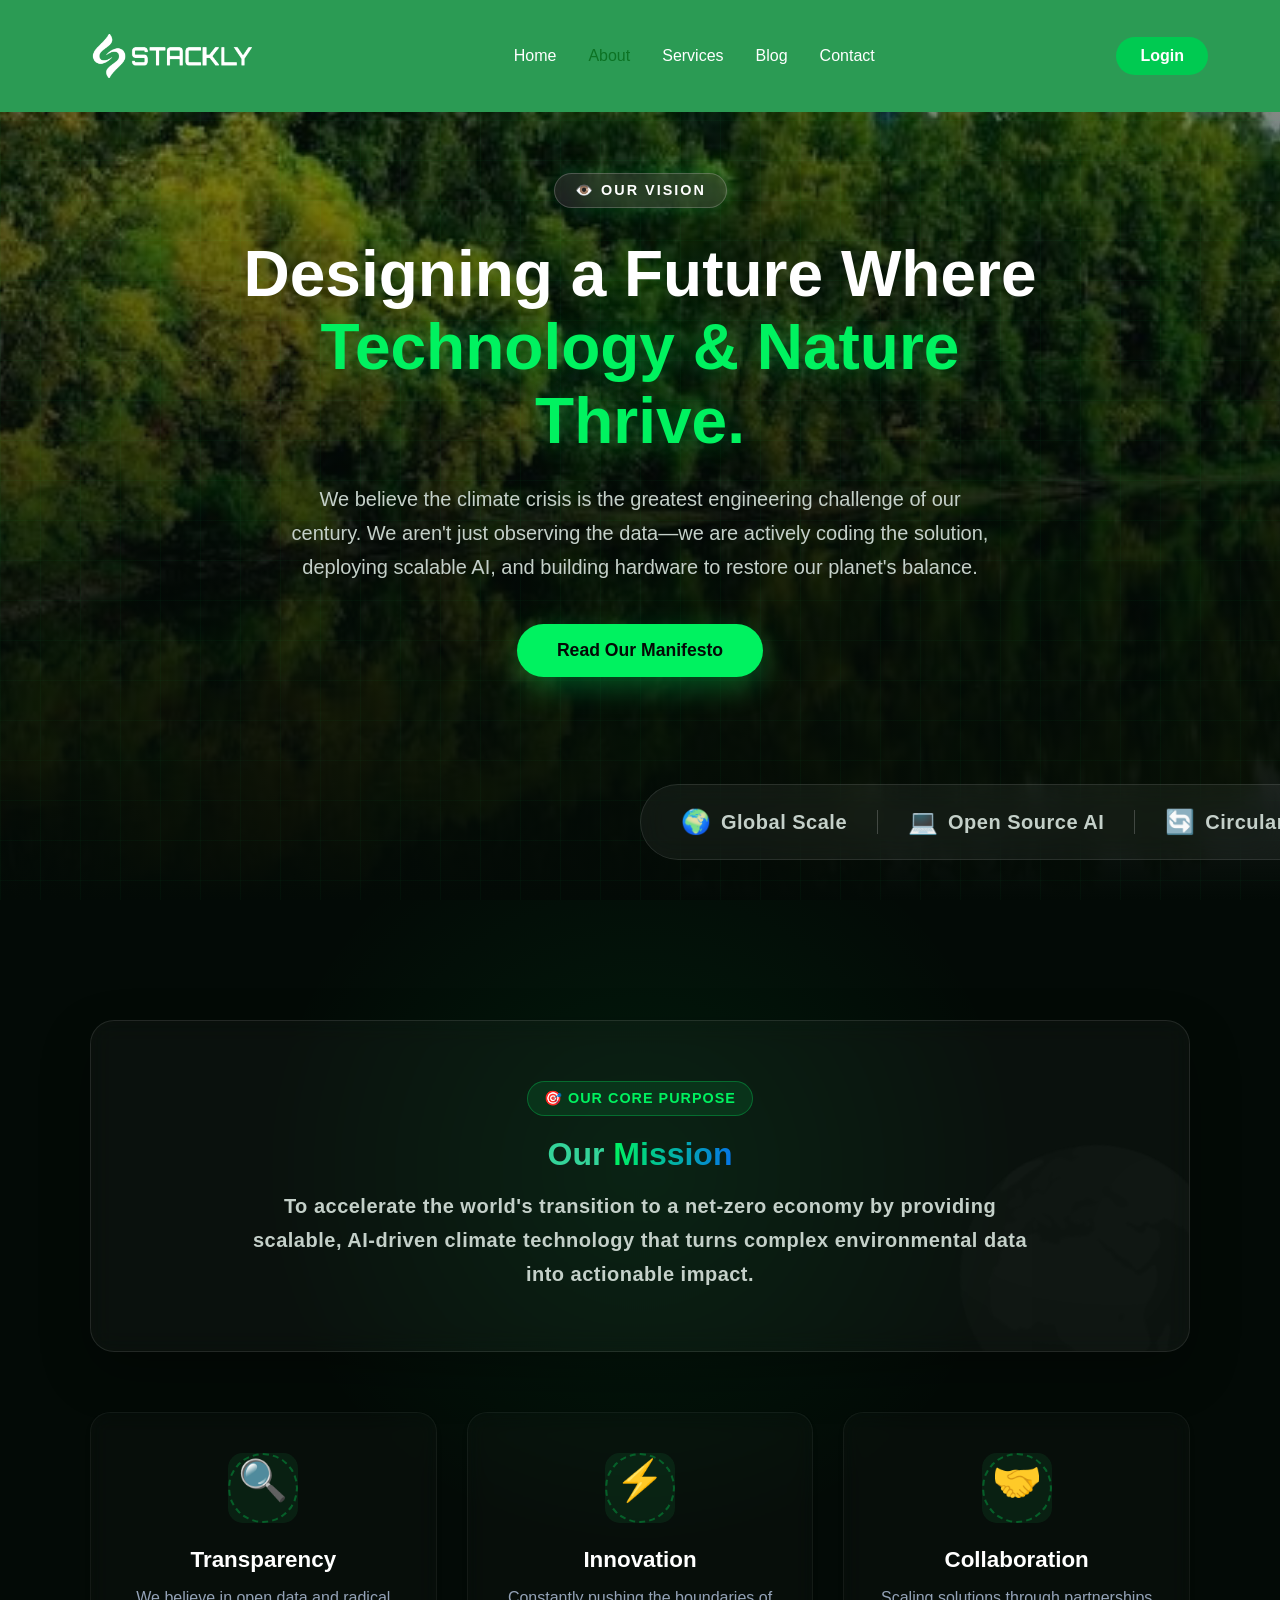
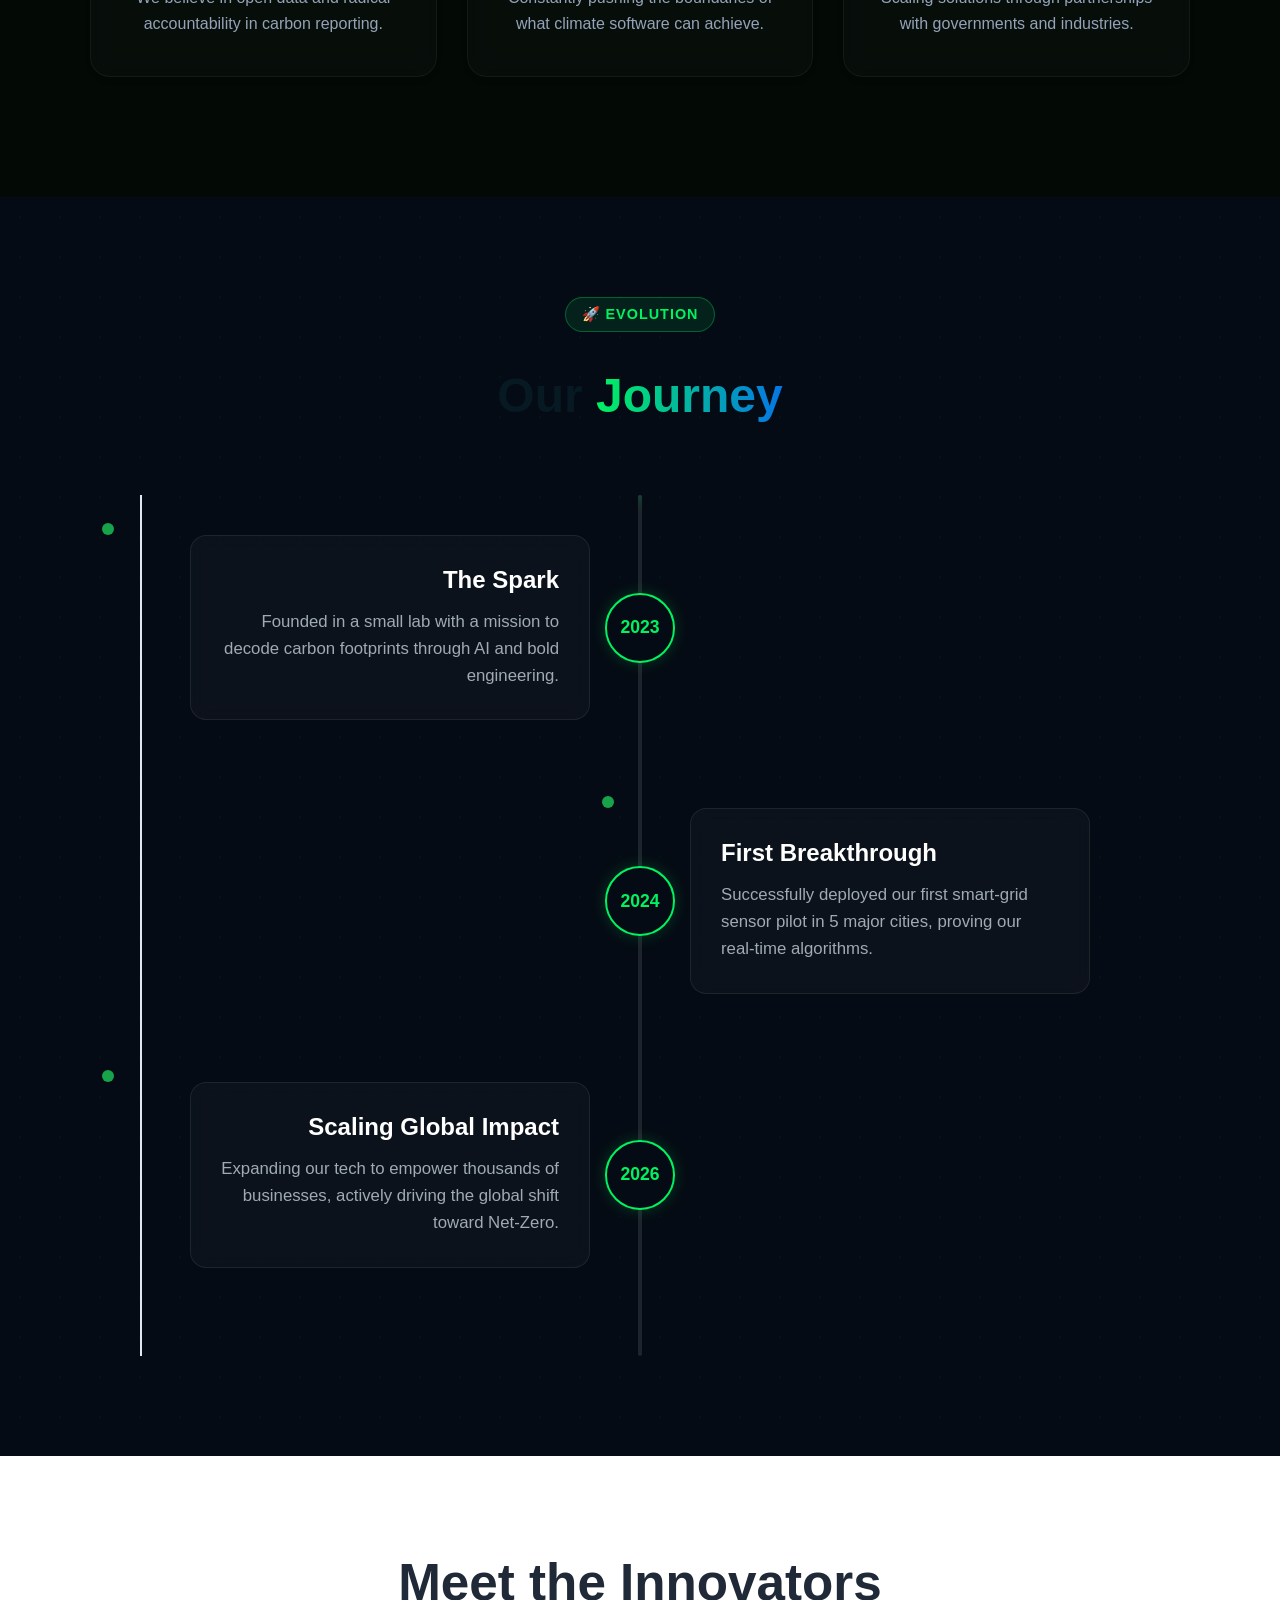
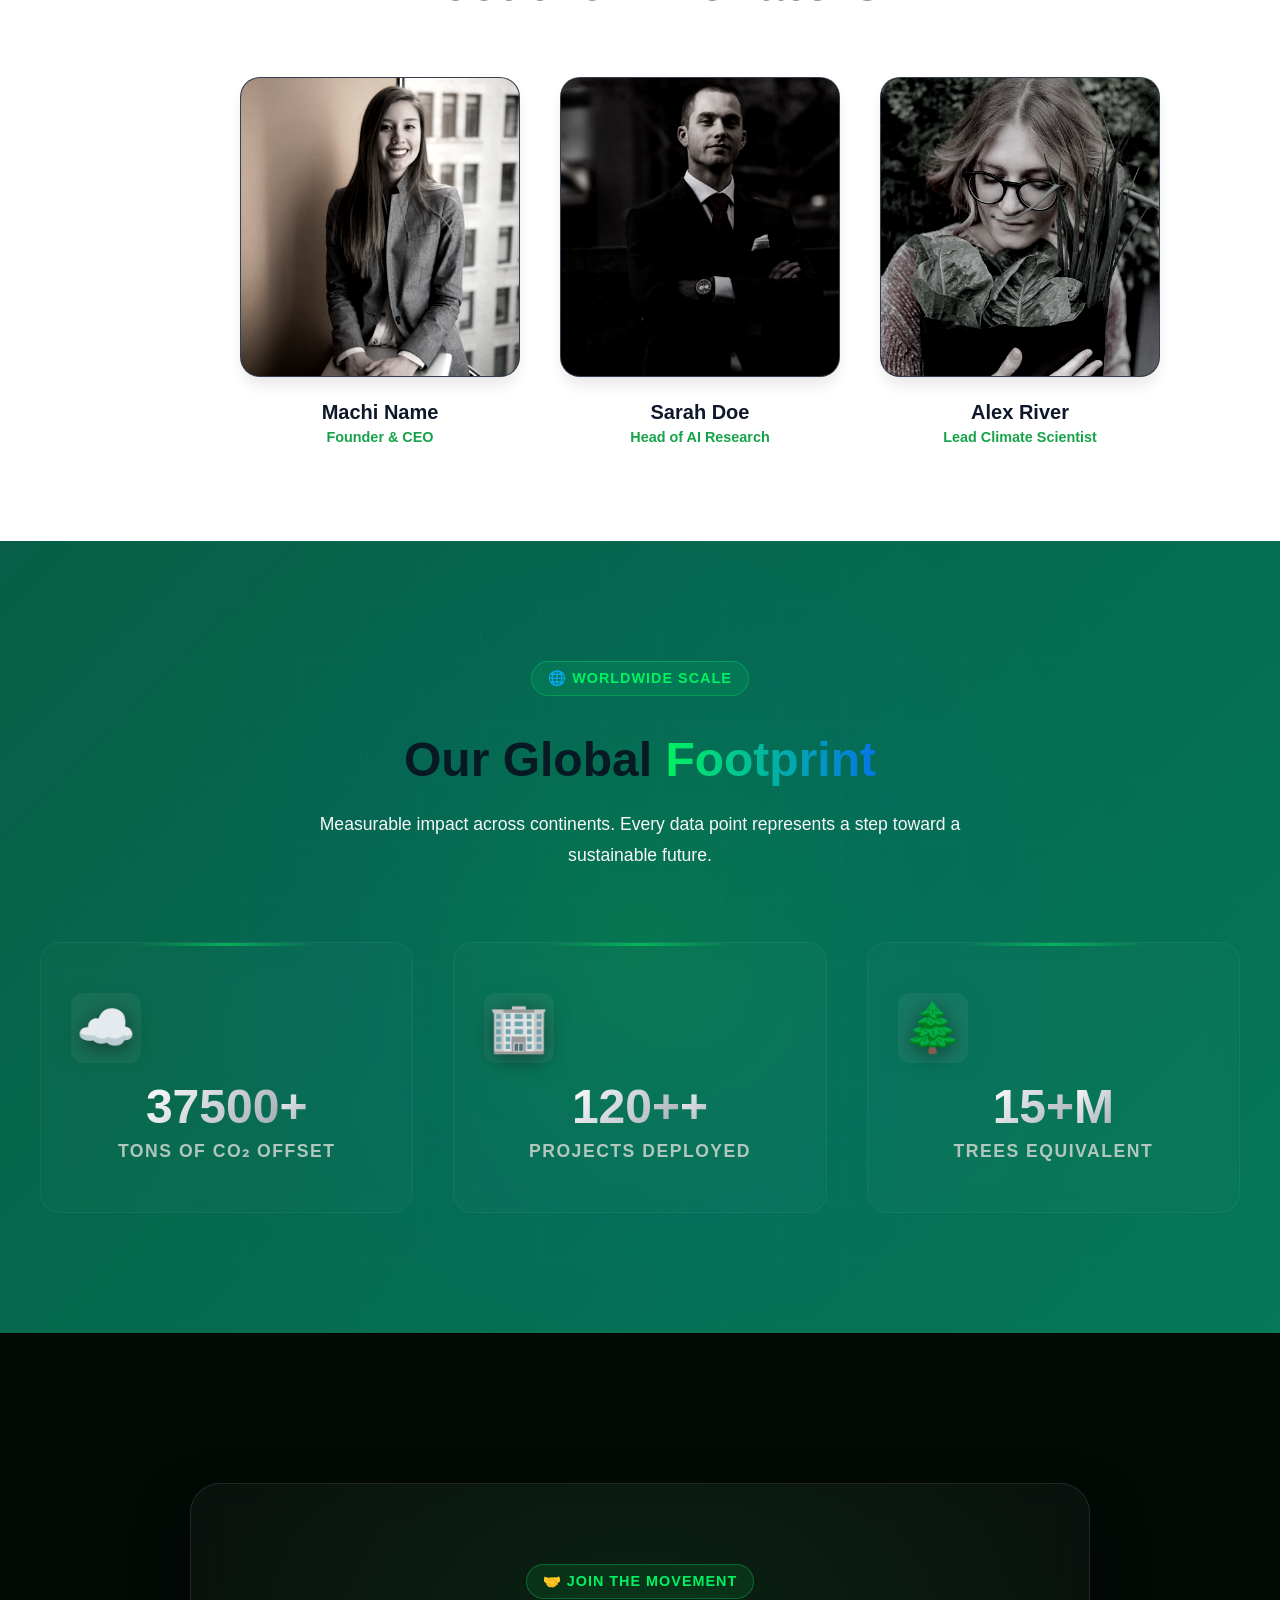
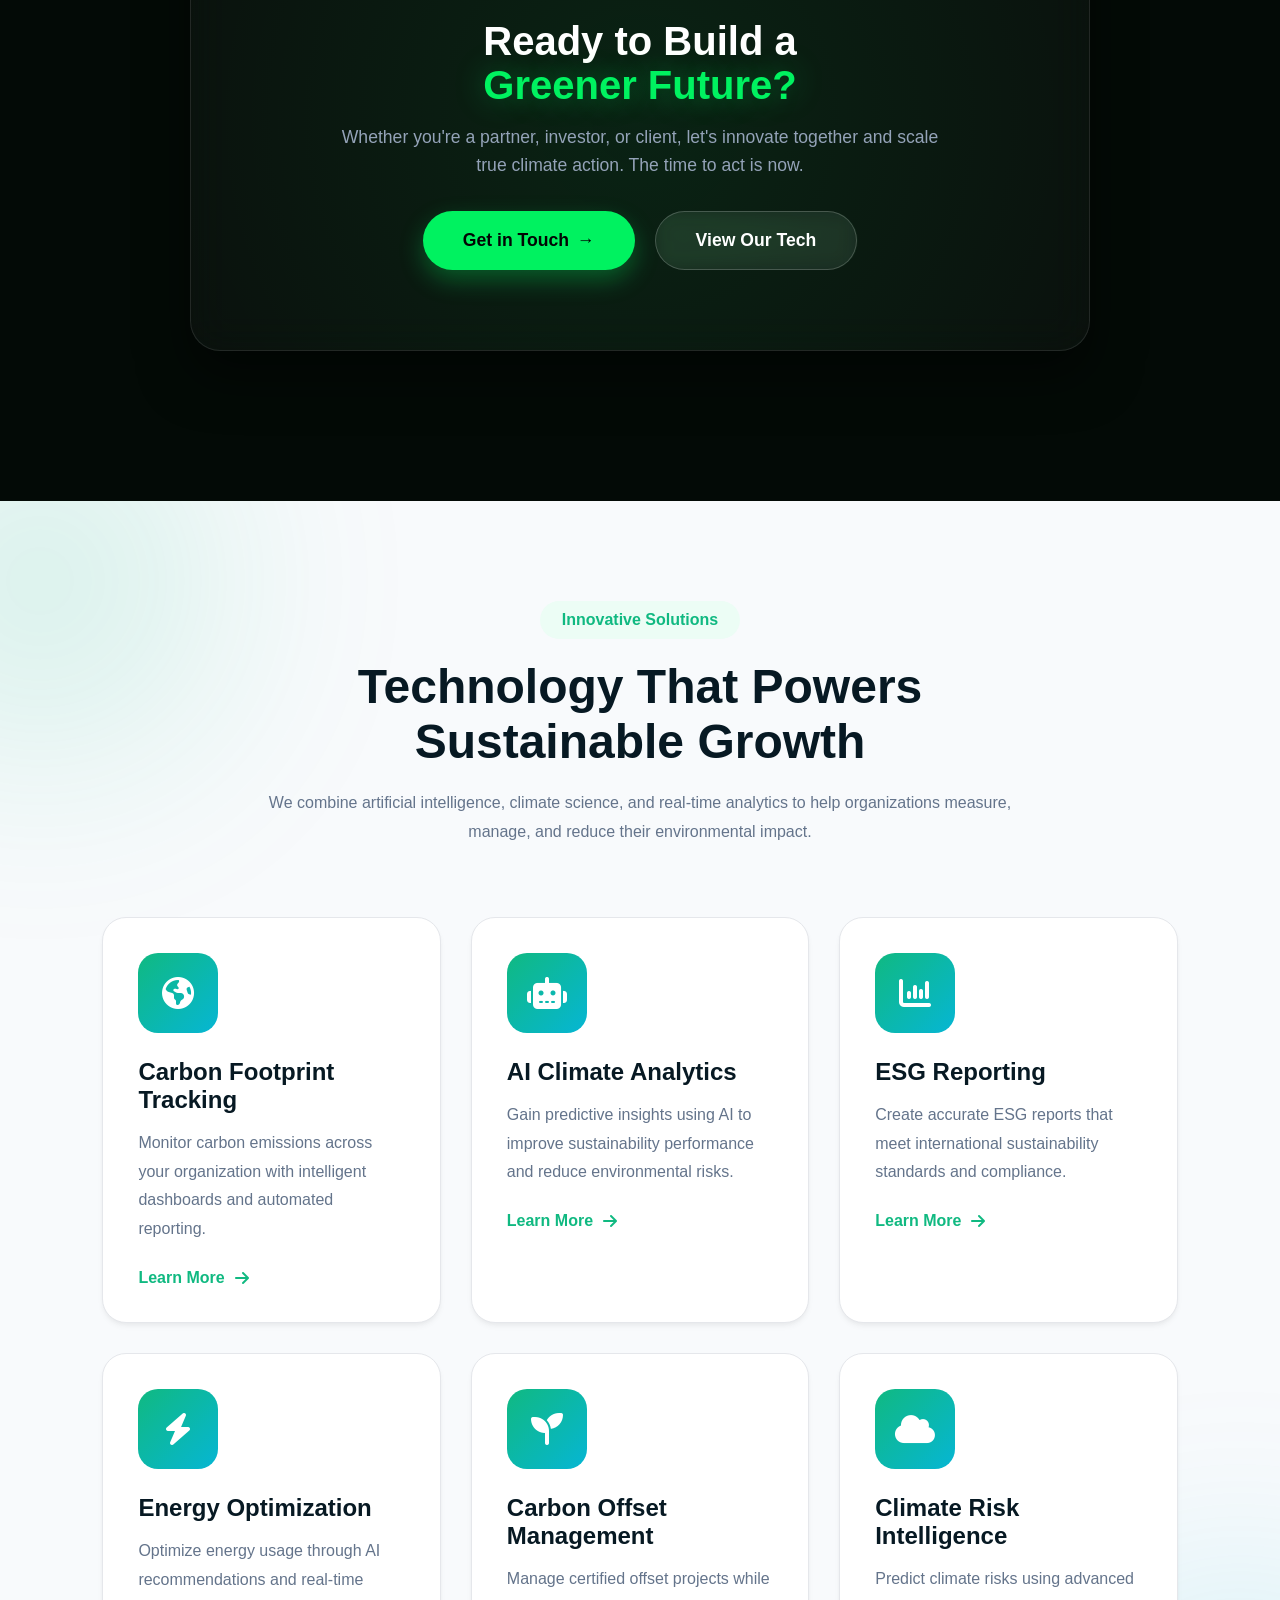
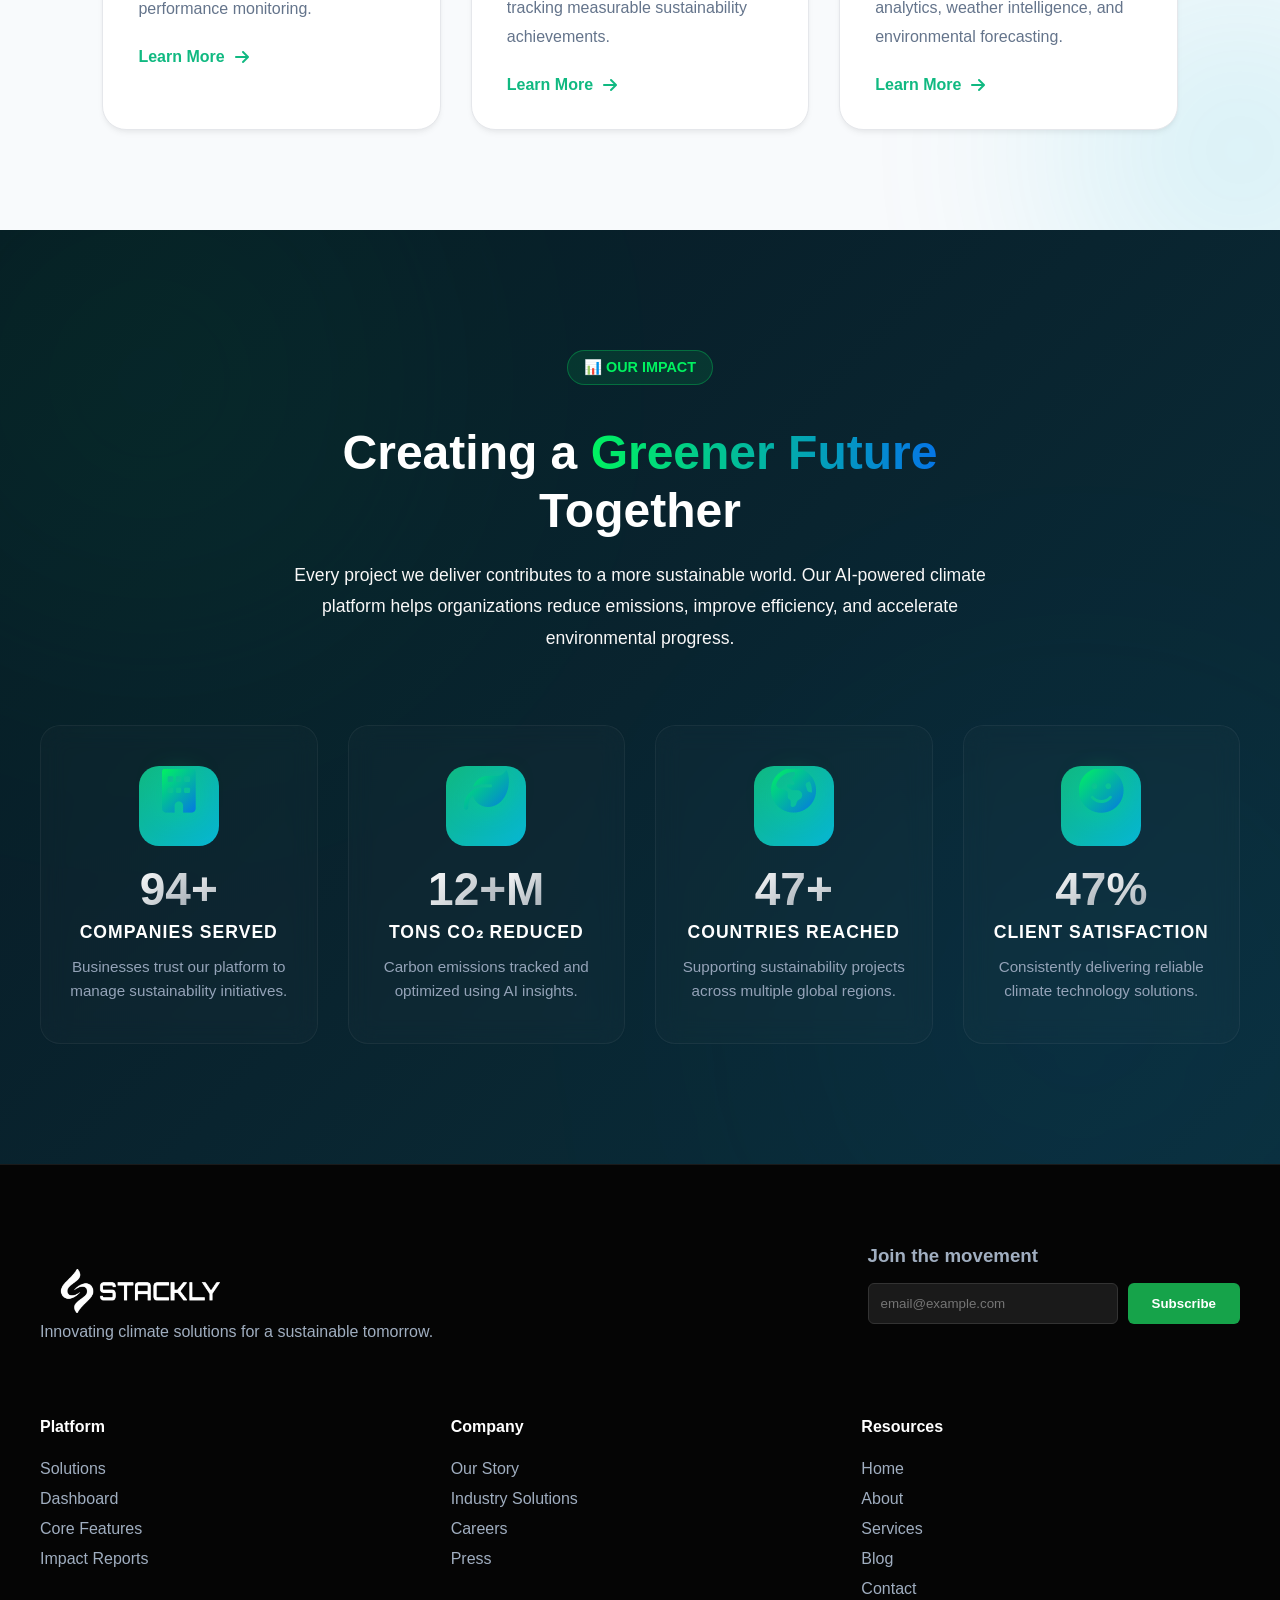
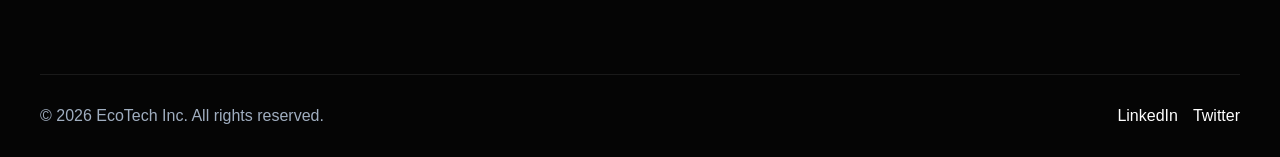
==== commit 28a95486: "Climate Technology" ====
--- a/about.html
+++ b/about.html
@@ -48,88 +48,166 @@
     </div>
   </nav>
 
-  <section class="about-hero-section">
+ <section class="about-hero-section" id="vision">
+  
+  <div class="hero-bg-wrapper">
+    <div class="hero-bg-image" style="background-image: url('./asset/clim7.webp');"></div>
+    <div class="hero-overlay"></div>
+    <div class="digital-grid-overlay"></div>
+  </div>
+
+  <div class="hero-content">
+    <div class="badge-pill reveal-up">👁️ Our Vision</div>
     
-    <div class="hero-bg-image" style="background-image: url('./asset/clim7.webp');">
-      <div class="hero-overlay"></div>
-    </div>
-
+    <h1 class="hero-title reveal-up delay-1">
+      Designing a Future Where <br> 
+      <span class="text-glow-green">Technology & Nature Thrive.</span>
+    </h1>
     
-    <div class="hero-content">
-      <div class="badge-pill">Our Vision</div>
-      <h1 class="reveal-text">Designing a Future Where <br> <span>Technology & Nature Thrive.</span></h1>
-      <p class="reveal-text-delay">We believe the climate crisis is the greatest engineering challenge of our century.
-        We aren't just observing it—we are coding the solution.</p>
-    </div>
-  </section>
-
-  <section class="mission-section">
-    <div class="mission-container">
-
-      
-      <div class="mission-card-wide scroll-reveal">
-        <h2>Our Mission</h2>
-        <p>To accelerate the world's transition to a net-zero economy by providing scalable, AI-driven climate
-          technology that turns complex environmental data into actionable impact.</p>
-      </div>
-
-      
-      <div class="values-grid">
-        <div class="value-card scroll-reveal">
-          <div class="icon">🔍</div>
-          <h3>Transparency</h3>
-          <p>We believe in open data and radical accountability in carbon reporting.</p>
-        </div>
-        <div class="value-card scroll-reveal">
-          <div class="icon">⚡</div>
-          <h3>Innovation</h3>
-          <p>Constantly pushing the boundaries of what climate software can achieve.</p>
-        </div>
-        <div class="value-card scroll-reveal">
-          <div class="icon">🤝</div>
-          <h3>Collaboration</h3>
-          <p>Scaling solutions through partnerships with governments and industries.</p>
-        </div>
-      </div>
-
-    </div>
-  </section>
-
+    <p class="hero-subtitle reveal-up delay-2">
+      We believe the climate crisis is the greatest engineering challenge of our century. 
+      We aren't just observing the data—we are actively coding the solution, deploying scalable AI, and building hardware to restore our planet's balance.
+    </p>
+
+    <div class="hero-actions reveal-up delay-3">
+      <a href="#manifesto" class="btn-manifesto">Read Our Manifesto</a>
+    </div>
+  </div>
+
+  <div class="hero-mission-bar reveal-up delay-4">
+    <div class="mission-item">
+      <span class="mission-icon">🌍</span>
+      <span class="mission-text">Global Scale</span>
+    </div>
+    <div class="divider"></div>
+    <div class="mission-item">
+      <span class="mission-icon">💻</span>
+      <span class="mission-text">Open Source AI</span>
+    </div>
+    <div class="divider"></div>
+    <div class="mission-item">
+      <span class="mission-icon">🔄</span>
+      <span class="mission-text">Circular Economy</span>
+    </div>
+  </div>
+
+</section>
+
+  <section class="mission-section" id="mission">
+  <!-- Central ambient breathing light -->
+  <div class="mission-ambient-light"></div>
+
+  <div class="mission-container">
+    
+    <!-- Wide Mission Card -->
+    <div class="mission-card-wide scroll-reveal">
+      <!-- Animated glow behind the card -->
+      <div class="card-glow-bg"></div>
+      
+      <div class="mission-content">
+        <div class="badge-accent pulse-badge">🎯 Our Core Purpose</div>
+        <h2 class="mission-title">Our <span class="text-highlight">Mission</span></h2>
+        <p class="mission-text">
+          To accelerate the world's transition to a net-zero economy by providing scalable, AI-driven climate
+          technology that turns complex environmental data into actionable impact.
+        </p>
+      </div>
+      <!-- Decorative faded background icon -->
+      <div class="mission-watermark">🌍</div>
+    </div>
+
+    <!-- Values Grid -->
+    <div class="values-grid">
+      
+      <!-- Value Card 1 -->
+      <div class="value-card scroll-reveal float-stagger-1">
+        <div class="icon-wrapper">
+          <span class="icon">🔍</span>
+          <div class="icon-ring"></div>
+        </div>
+        <h3>Transparency</h3>
+        <p>We believe in open data and radical accountability in carbon reporting.</p>
+        <div class="card-hover-flare"></div>
+      </div>
+
+      <!-- Value Card 2 -->
+      <div class="value-card scroll-reveal delay-1 float-stagger-2">
+        <div class="icon-wrapper">
+          <span class="icon">⚡</span>
+          <div class="icon-ring delay-ring"></div>
+        </div>
+        <h3>Innovation</h3>
+        <p>Constantly pushing the boundaries of what climate software can achieve.</p>
+        <div class="card-hover-flare"></div>
+      </div>
+
+      <!-- Value Card 3 -->
+      <div class="value-card scroll-reveal delay-2 float-stagger-3">
+        <div class="icon-wrapper">
+          <span class="icon">🤝</span>
+          <div class="icon-ring"></div>
+        </div>
+        <h3>Collaboration</h3>
+        <p>Scaling solutions through partnerships with governments and industries.</p>
+        <div class="card-hover-flare"></div>
+      </div>
+
+    </div>
+  </div>
+</section>
   
-  <section class="journey-section">
-    <div class="journey-container">
-      <h2 class="section-title scroll-reveal">Our Journey</h2>
-
-      <div class="timeline-wrapper">
-        <!-- Milestone 1 -->
-        <div class="journey-item scroll-reveal">
-          <div class="year">2023</div>
-          <div class="milestone-content">
-            <h3>The Spark</h3>
-            <p>Founded in a small lab with a mission to decode carbon footprints through AI.</p>
-          </div>
-        </div>
-
-        <
-        <div class="journey-item scroll-reveal">
-          <div class="year">2024</div>
-          <div class="milestone-content">
-            <h3>First Breakthrough</h3>
-            <p>Successfully deployed our first smart-grid sensor pilot in 5 major cities.</p>
-          </div>
-        </div>
-
-        
-        <div class="journey-item scroll-reveal">
-          <div class="year">2026</div>
-          <div class="milestone-content">
-            <h3>Scaling Global Impact</h3>
-            <p>Expanding our tech to empower thousands of businesses toward Net-Zero.</p>
-          </div>
-        </div>
-      </div>
-    </div>
-  </section>
+  <section class="journey-section" id="journey">
+  <!-- Subtle ambient background -->
+  <div class="journey-bg-pattern"></div>
+
+  <div class="journey-container">
+    
+    <div class="section-header scroll-reveal">
+      <div class="badge-accent">🚀 Evolution</div>
+      <h2 class="section-title text-white">
+        Our <span class="text-gradient-green">Journey</span>
+      </h2>
+    </div>
+
+    <div class="timeline-wrapper">
+      <!-- The central glowing line -->
+      <div class="timeline-track">
+        <div class="energy-runner"></div>
+      </div>
+
+      <!-- Milestone 1 (Left) -->
+      <div class="journey-item left scroll-reveal">
+        <div class="year-node pulse-node">2023</div>
+        <div class="milestone-content">
+          <h3>The Spark</h3>
+          <p>Founded in a small lab with a mission to decode carbon footprints through AI and bold engineering.</p>
+          <div class="card-glow"></div>
+        </div>
+      </div>
+
+      <!-- Milestone 2 (Right) -->
+      <div class="journey-item right scroll-reveal delay-1">
+        <div class="year-node pulse-node delay-1">2024</div>
+        <div class="milestone-content">
+          <h3>First Breakthrough</h3>
+          <p>Successfully deployed our first smart-grid sensor pilot in 5 major cities, proving our real-time algorithms.</p>
+          <div class="card-glow"></div>
+        </div>
+      </div>
+
+      <!-- Milestone 3 (Left) -->
+      <div class="journey-item left scroll-reveal delay-2">
+        <div class="year-node pulse-node delay-2">2026</div>
+        <div class="milestone-content">
+          <h3>Scaling Global Impact</h3>
+          <p>Expanding our tech to empower thousands of businesses, actively driving the global shift toward Net-Zero.</p>
+          <div class="card-glow"></div>
+        </div>
+      </div>
+
+    </div>
+  </div>
+</section>
 
   
   <section class="team-section">
@@ -168,43 +246,98 @@
   </section>
 
   
-  <section class="impact-stats-section">
-    <div class="impact-stats-container">
-      <h2 class="section-title scroll-reveal">Our Global Footprint</h2>
-
-      <div class="stats-grid">
-        
-        <div class="stat-item scroll-reveal">
-          <div class="stat-number"><span class="counter" data-target="50000">0</span>+</div>
-          <p>Tons of CO₂ Offset</p>
-        </div>
-        
-        <div class="stat-item scroll-reveal delay-1">
-          <div class="stat-number"><span class="counter" data-target="120">0</span></div>
-          <p>Projects Deployed</p>
-        </div>
-        
-        <div class="stat-item scroll-reveal delay-2">
-          <div class="stat-number"><span class="counter" data-target="15">0</span>M</div>
-          <p>Trees Equivalent</p>
-        </div>
-      </div>
-    </div>
-  </section>
-
+  <section class="impact-stats-section" id="global-footprint">
+  <!-- Ambient Global Background -->
+  <div class="global-bg-wrapper">
+    <div class="planetary-glow"></div>
+    <div class="grid-overlay"></div>
+  </div>
+
+  <div class="impact-stats-container">
+    
+    <!-- Section Header -->
+    <div class="section-header scroll-reveal">
+      <div class="badge-accent pulse-badge">🌐 Worldwide Scale</div>
+      <h2 class="section-title text-white">
+        Our Global <span class="text-gradient-green">Footprint</span>
+      </h2>
+      <p class="section-subtitle text-gray">
+        Measurable impact across continents. Every data point represents a step toward a sustainable future.
+      </p>
+    </div>
+
+    <!-- Stats Grid -->
+    <div class="stats-grid">
+      
+      <!-- Stat 1 -->
+      <div class="stat-item scroll-reveal float-1">
+        <div class="stat-glow-bar"></div>
+        <div class="stat-icon bounce-icon">☁️</div>
+        <div class="stat-number">
+          <span class="counter" data-target="50000">0</span><span class="suffix">+</span>
+        </div>
+        <p class="stat-label">Tons of CO₂ Offset</p>
+      </div>
+      
+      <!-- Stat 2 -->
+      <div class="stat-item scroll-reveal delay-1 float-2">
+        <div class="stat-glow-bar delay-bar-1"></div>
+        <div class="stat-icon bounce-icon icon-delay-1">🏢</div>
+        <div class="stat-number">
+          <span class="counter" data-target="120">0</span><span class="suffix">+</span>
+        </div>
+        <p class="stat-label">Projects Deployed</p>
+      </div>
+      
+      <!-- Stat 3 -->
+      <div class="stat-item scroll-reveal delay-2 float-3">
+        <div class="stat-glow-bar delay-bar-2"></div>
+        <div class="stat-icon bounce-icon icon-delay-2">🌲</div>
+        <div class="stat-number">
+          <span class="counter" data-target="15">0</span><span class="suffix">M</span>
+        </div>
+        <p class="stat-label">Trees Equivalent</p>
+      </div>
+
+    </div>
+  </div>
+</section>
   
-  <section class="cta-section">
-    <div class="cta-container scroll-reveal">
-      <div class="cta-content">
-        <h2>Ready to Build a Greener Future?</h2>
-        <p>Whether you're a partner, investor, or client, let's innovate together.</p>
-        <div class="cta-buttons">
-          <a href="404.html" class="btn-main">Get in Touch</a>
-          <a href="404.html" class="btn-sub">View Our Tech</a>
-        </div>
-      </div>
-    </div>
-  </section>
+  <section class="cta-section" id="contact">
+  <!-- Ambient Sonar Energy Rings -->
+  <div class="cta-bg-wrapper">
+    <div class="cta-ring ring-1"></div>
+    <div class="cta-ring ring-2"></div>
+    <div class="cta-ring ring-3"></div>
+  </div>
+
+  <!-- Main Glassmorphism Card -->
+  <div class="cta-container scroll-reveal">
+    <div class="cta-glow-bg"></div>
+    
+    <div class="cta-content">
+      <div class="badge-accent pulse-badge">🤝 Join the Movement</div>
+      
+      <h2 class="cta-title">
+        Ready to Build a <br> 
+        <span class="text-glow-green continuous-shimmer">Greener Future?</span>
+      </h2>
+      
+      <p class="cta-subtitle">
+        Whether you're a partner, investor, or client, let's innovate together and scale true climate action. The time to act is now.
+      </p>
+      
+      <div class="cta-buttons">
+        <a href="404.html" class="btn-main hover-lift">
+          Get in Touch <span class="arrow">→</span>
+        </a>
+        <a href="404.html" class="btn-sub sweep-effect">
+          <span>View Our Tech</span>
+        </a>
+      </div>
+    </div>
+  </div>
+</section>
 
   <section class="solutions-section">
 
@@ -360,95 +493,84 @@
 
   </section>
 
-  <section class="impact-section">
-
-    <div class="impact-bg impact-bg-1"></div>
-    <div class="impact-bg impact-bg-2"></div>
-
-    <div class="impact-header">
-
-      <span class="impact-badge">Our Impact</span>
-
-      <h2>
-        Creating a Greener Future Together
+ <section class="impact-section" id="impact-stats">
+  
+  <!-- Ambient Animated Background Orbs -->
+  <div class="impact-bg impact-bg-1"></div>
+  <div class="impact-bg impact-bg-2"></div>
+
+  <div class="impact-container">
+    
+    <!-- Header -->
+    <div class="impact-header scroll-reveal">
+      <span class="impact-badge pulse-badge">📊 Our Impact</span>
+      <h2 class="section-title text-white">
+        Creating a <span class="text-gradient-green">Greener Future</span> Together
       </h2>
-
-      <p>
+      <p class="section-subtitle">
         Every project we deliver contributes to a more sustainable world. Our AI-powered climate platform helps
         organizations reduce emissions, improve efficiency, and accelerate environmental progress.
       </p>
-
-    </div>
-
+    </div>
+
+    <!-- Stats Grid -->
     <div class="impact-grid">
 
-      <div class="impact-card">
-
-        <div class="impact-icon">
+      <!-- Card 1 -->
+      <div class="impact-card scroll-reveal float-stagger-1">
+        <div class="card-glow-edge"></div>
+        <div class="impact-icon bounce-icon">
           <i class="fa-solid fa-building"></i>
         </div>
-
-        <h3 class="counter" data-target="150">0</h3>
-
+        <h3 class="stat-number">
+          <span class="counter" data-target="150">0</span><span class="suffix">+</span>
+        </h3>
         <h4>Companies Served</h4>
-
-        <p>
-          Businesses trust our platform to manage sustainability initiatives.
-        </p>
-
-      </div>
-
-      <div class="impact-card">
-
-        <div class="impact-icon">
+        <p>Businesses trust our platform to manage sustainability initiatives.</p>
+      </div>
+
+      <!-- Card 2 -->
+      <div class="impact-card scroll-reveal delay-1 float-stagger-2">
+        <div class="card-glow-edge delay-edge-1"></div>
+        <div class="impact-icon bounce-icon icon-delay-1">
           <i class="fa-solid fa-leaf"></i>
         </div>
-
-        <h3 class="counter" data-target="12">0</h3>
-
-        <h4>Million Tons CO₂</h4>
-
-        <p>
-          Carbon emissions tracked and optimized using AI insights.
-        </p>
-
-      </div>
-
-      <div class="impact-card">
-
-        <div class="impact-icon">
+        <h3 class="stat-number">
+          <span class="counter" data-target="12">0</span><span class="suffix">M</span>
+        </h3>
+        <h4>Tons CO₂ Reduced</h4>
+        <p>Carbon emissions tracked and optimized using AI insights.</p>
+      </div>
+
+      <!-- Card 3 -->
+      <div class="impact-card scroll-reveal delay-2 float-stagger-3">
+        <div class="card-glow-edge delay-edge-2"></div>
+        <div class="impact-icon bounce-icon icon-delay-2">
           <i class="fa-solid fa-earth-americas"></i>
         </div>
-
-        <h3 class="counter" data-target="50">0</h3>
-
-        <h4>Countries</h4>
-
-        <p>
-          Supporting sustainability projects across multiple regions.
-        </p>
-
-      </div>
-
-      <div class="impact-card">
-
-        <div class="impact-icon">
+        <h3 class="stat-number">
+          <span class="counter" data-target="50">0</span><span class="suffix">+</span>
+        </h3>
+        <h4>Countries Reached</h4>
+        <p>Supporting sustainability projects across multiple global regions.</p>
+      </div>
+
+      <!-- Card 4 -->
+      <div class="impact-card scroll-reveal delay-3 float-stagger-4">
+        <div class="card-glow-edge delay-edge-3"></div>
+        <div class="impact-icon bounce-icon icon-delay-3">
           <i class="fa-solid fa-face-smile"></i>
         </div>
-
-        <h3 class="counter" data-target="98">0</h3>
-
+        <h3 class="stat-number">
+          <span class="counter" data-target="98">0</span><span class="suffix">%</span>
+        </h3>
         <h4>Client Satisfaction</h4>
-
-        <p>
-          Consistently delivering reliable climate technology solutions.
-        </p>
-
-      </div>
-
-    </div>
-
-  </section>
+        <p>Consistently delivering reliable climate technology solutions.</p>
+      </div>
+
+    </div>
+  </div>
+</section>
 
   <footer class="footer-section">
     <div class="footer-container">
--- a/style.css
+++ b/style.css
@@ -1453,4 +1453,1065 @@
 
 a {
     text-decoration: none;
+}
+
+
+/* --- HERO SECTION BASE --- */
+.hero-section {
+  position: relative;
+  height: 100vh;
+  width: 100%;
+  display: flex;
+  align-items: center;
+  justify-content: center;
+  overflow: hidden;
+  text-align: center;
+  color: #ffffff;
+  font-family: 'Inter', sans-serif; /* Replace with your font */
+}
+
+/* --- BACKGROUND SLIDER & OVERLAY --- */
+.hero-bg-slider {
+  position: absolute;
+  top: 0;
+  left: 0;
+  width: 100%;
+  height: 100%;
+  z-index: 1;
+}
+
+.slide {
+  position: absolute;
+  top: 0;
+  left: 0;
+  width: 100%;
+  height: 100%;
+  background-size: cover;
+  background-position: center;
+  opacity: 0;
+  transform: scale(1.05); /* Slight zoom for dramatic effect */
+  transition: opacity 1.5s ease-in-out, transform 10s linear;
+}
+
+.slide.active {
+  opacity: 1;
+  transform: scale(1);
+}
+
+.overlay {
+  position: absolute;
+  top: 0; left: 0; width: 100%; height: 100%;
+  background: linear-gradient(to bottom, rgba(0,0,0,0.3) 0%, rgba(0,20,10,0.8) 100%);
+  z-index: 2;
+}
+
+/* --- HERO CONTENT --- */
+.hero-container {
+  position: relative;
+  z-index: 10;
+  max-width: 800px;
+  padding: 0 20px;
+  display: flex;
+  flex-direction: column;
+  align-items: center;
+}
+
+/* --- BADGE --- */
+.badge {
+  display: inline-block;
+  padding: 8px 16px;
+  border-radius: 50px;
+  background: rgba(255, 255, 255, 0.1);
+  border: 1px solid rgba(255, 255, 255, 0.2);
+  backdrop-filter: blur(10px);
+  font-size: 0.9rem;
+  font-weight: 600;
+  letter-spacing: 1px;
+  text-transform: uppercase;
+  margin-bottom: 20px;
+}
+
+/* --- TYPOGRAPHY --- */
+.title {
+  font-size: clamp(2.5rem, 5vw, 4.5rem);
+  font-weight: 800;
+  line-height: 1.1;
+  margin-bottom: 20px;
+}
+
+.animated-gradient {
+  background: linear-gradient(270deg, #00f260, #0575e6, #00f260);
+  background-size: 200% auto;
+  -webkit-background-clip: text;
+  -webkit-text-fill-color: transparent;
+  animation: gradientFlow 4s ease infinite;
+}
+
+.subtitle {
+  font-size: clamp(1rem, 2vw, 1.25rem);
+  color: #e0e0e0;
+  margin-bottom: 40px;
+  line-height: 1.6;
+  max-width: 650px;
+}
+
+/* --- BUTTONS --- */
+.hero-buttons {
+  display: flex;
+  gap: 20px;
+  justify-content: center;
+  flex-wrap: wrap;
+}
+
+.btn {
+  padding: 14px 32px;
+  border-radius: 30px;
+  text-decoration: none;
+  font-weight: 600;
+  font-size: 1rem;
+  transition: all 0.3s ease;
+  display: flex;
+  align-items: center;
+  gap: 10px;
+}
+
+.btn-primary {
+  background: #00ca51;
+  color: #fff;
+  border: none;
+}
+
+.glow-effect:hover {
+  background: #00f260;
+  box-shadow: 0 0 20px rgba(0, 242, 96, 0.6);
+  transform: translateY(-3px);
+}
+
+.btn-glass {
+  background: rgba(255, 255, 255, 0.1);
+  border: 1px solid rgba(255, 255, 255, 0.3);
+  color: #fff;
+  backdrop-filter: blur(10px);
+}
+
+.btn-glass:hover {
+  background: rgba(255, 255, 255, 0.2);
+  transform: translateY(-3px);
+}
+
+.play-icon {
+  font-size: 0.8rem;
+  transition: transform 0.3s ease;
+}
+.btn-glass:hover .play-icon {
+  transform: scale(1.2);
+  color: #00f260;
+}
+
+/* --- REVEAL ANIMATIONS --- */
+.reveal-wrapper {
+  overflow: hidden; /* Hides content before it slides up */
+}
+
+.reveal-element {
+  opacity: 0;
+  transform: translateY(40px);
+  animation: fadeUp 1s cubic-bezier(0.16, 1, 0.3, 1) forwards;
+}
+
+.delay-1 { animation-delay: 0.2s; }
+.delay-2 { animation-delay: 0.4s; }
+.delay-3 { animation-delay: 0.6s; }
+.delay-4 { animation-delay: 1.2s; } /* Scroll indicator delay */
+
+@keyframes fadeUp {
+  to {
+    opacity: 1;
+    transform: translateY(0);
+  }
+}
+
+@keyframes gradientFlow {
+  0% { background-position: 0% 50%; }
+  50% { background-position: 100% 50%; }
+  100% { background-position: 0% 50%; }
+}
+
+/* --- FLOATING PARTICLES --- */
+.particles-container {
+  position: absolute;
+  top: 0; left: 0; width: 100%; height: 100%;
+  z-index: 5;
+  pointer-events: none; /* Let clicks pass through */
+}
+
+.particle {
+  position: absolute;
+  background: radial-gradient(circle, rgba(0,242,96,0.4) 0%, rgba(0,0,0,0) 70%);
+  border-radius: 50%;
+  animation: floatUp 15s infinite linear;
+}
+
+.leaf-1 { width: 100px; height: 100px; left: 10%; bottom: -100px; animation-duration: 20s; }
+.leaf-2 { width: 150px; height: 150px; left: 80%; bottom: -150px; animation-duration: 25s; animation-delay: -5s; }
+.leaf-3 { width: 50px; height: 50px; left: 40%; bottom: -50px; animation-duration: 15s; animation-delay: -2s; }
+.leaf-4 { width: 120px; height: 120px; left: 60%; bottom: -120px; animation-duration: 22s; animation-delay: -8s; }
+
+@keyframes floatUp {
+  0% { transform: translateY(0) scale(1) rotate(0deg); opacity: 0; }
+  10% { opacity: 1; }
+  90% { opacity: 1; }
+  100% { transform: translateY(-100vh) scale(1.5) rotate(180deg); opacity: 0; }
+}
+
+/* --- SCROLL INDICATOR --- */
+.scroll-indicator {
+  position: absolute;
+  bottom: 30px;
+  left: 50%;
+  transform: translateX(-50%);
+  z-index: 10;
+  display: flex;
+  flex-direction: column;
+  align-items: center;
+  gap: 10px;
+  color: rgba(255, 255, 255, 0.6);
+  font-size: 0.8rem;
+  letter-spacing: 2px;
+  text-transform: uppercase;
+}
+
+.mouse {
+  width: 24px;
+  height: 36px;
+  border: 2px solid rgba(255, 255, 255, 0.6);
+  border-radius: 20px;
+  display: flex;
+  justify-content: center;
+  padding-top: 5px;
+}
+
+.wheel {
+  width: 4px;
+  height: 8px;
+  background: #00f260;
+  border-radius: 2px;
+  animation: scrollWheel 1.5s infinite;
+}
+
+@keyframes scrollWheel {
+  0% { transform: translateY(0); opacity: 1; }
+  100% { transform: translateY(10px); opacity: 0; }
+}
+
+/* --- SECTION BASE --- */
+.problem-section {
+  position: relative;
+  background-color: #0a0a0f; /* Deep dark background */
+  color: #ffffff;
+  padding: 100px 20px;
+  overflow: hidden;
+  font-family: 'Inter', sans-serif;
+}
+
+/* Ambient Heat Glow */
+.heat-glow {
+  position: absolute;
+  top: 50%;
+  right: 10%;
+  width: 600px;
+  height: 600px;
+  background: radial-gradient(circle, rgba(255, 60, 0, 0.15) 0%, rgba(0, 0, 0, 0) 70%);
+  transform: translateY(-50%);
+  animation: pulseHeat 6s infinite alternate ease-in-out;
+  z-index: 0;
+  pointer-events: none;
+}
+
+@keyframes pulseHeat {
+  0% { transform: translateY(-50%) scale(1); opacity: 0.5; }
+  100% { transform: translateY(-50%) scale(1.2); opacity: 1; }
+}
+
+/* --- LAYOUT --- */
+.problem-container {
+  max-width: 1200px;
+  margin: 0 auto;
+  display: grid;
+  grid-template-columns: 1fr 1fr;
+  gap: 60px;
+  align-items: center;
+  position: relative;
+  z-index: 1;
+}
+
+@media (max-width: 900px) {
+  .problem-container {
+    grid-template-columns: 1fr; /* Stacks on mobile */
+    gap: 40px;
+  }
+}
+
+/* --- TEXT AREA --- */
+.badge-warning {
+  display: inline-flex;
+  align-items: center;
+  gap: 8px;
+  background: rgba(255, 60, 0, 0.1);
+  border: 1px solid rgba(255, 60, 0, 0.3);
+  color: #ff5533;
+  padding: 8px 16px;
+  border-radius: 50px;
+  font-size: 0.9rem;
+  font-weight: 600;
+  text-transform: uppercase;
+  margin-bottom: 24px;
+}
+
+.pulse-dot {
+  width: 8px;
+  height: 8px;
+  background-color: #ff3300;
+  border-radius: 50%;
+  animation: blink 1.5s infinite;
+}
+
+@keyframes blink {
+  0%, 100% { opacity: 1; box-shadow: 0 0 8px #ff3300; }
+  50% { opacity: 0.3; box-shadow: none; }
+}
+
+.section-title {
+  font-size: clamp(2rem, 4vw, 3.5rem);
+  font-weight: 800;
+  line-height: 1.2;
+  margin-bottom: 20px;
+}
+
+.text-red {
+  background: linear-gradient(90deg, #ff3300, #ff8800);
+  -webkit-background-clip: text;
+  -webkit-text-fill-color: transparent;
+}
+
+.section-description {
+  font-size: 1.1rem;
+  color: #b0b0b5;
+  line-height: 1.7;
+  max-width: 500px;
+}
+
+/* --- STAT CARDS --- */
+.problem-stats {
+  display: flex;
+  flex-direction: column;
+  gap: 20px;
+}
+
+.stat-card {
+  display: flex;
+  align-items: center;
+  gap: 20px;
+  background: rgba(255, 255, 255, 0.03);
+  border: 1px solid rgba(255, 255, 255, 0.05);
+  backdrop-filter: blur(10px);
+  padding: 24px;
+  border-radius: 16px;
+  transition: all 0.4s ease;
+}
+
+.stat-card:hover {
+  transform: translateX(-10px); /* Slides slightly left on hover */
+  background: rgba(255, 60, 0, 0.05);
+  border-color: rgba(255, 60, 0, 0.3);
+  box-shadow: 0 10px 30px rgba(255, 60, 0, 0.1);
+}
+
+.stat-icon {
+  font-size: 2.5rem;
+  background: rgba(255, 255, 255, 0.05);
+  width: 70px;
+  height: 70px;
+  display: flex;
+  align-items: center;
+  justify-content: center;
+  border-radius: 12px;
+}
+
+.stat-number {
+  font-size: 2.2rem;
+  font-weight: 700;
+  color: #ffffff;
+  margin-bottom: 4px;
+}
+
+.stat-content p {
+  color: #909099;
+  font-size: 0.95rem;
+  margin: 0;
+  line-height: 1.4;
+}
+
+/* --- SCROLL REVEAL ANIMATIONS --- */
+.scroll-reveal {
+  opacity: 0;
+  transform: translateY(40px);
+  transition: opacity 0.8s ease, transform 0.8s ease;
+}
+
+.scroll-reveal.active {
+  opacity: 1;
+  transform: translateY(0);
+}
+
+.delay-1 { transition-delay: 0.2s; }
+.delay-2 { transition-delay: 0.4s; }
+.delay-3 { transition-delay: 0.6s; }
+
+
+/* --- SECTION BASE --- */
+.how-it-works-section {
+  position: relative;
+  background-color: #f8fafc; /* Clean, light high-tech background */
+  padding: 120px 20px;
+  overflow: hidden;
+  font-family: 'Inter', sans-serif;
+}
+
+/* Background floating shapes */
+.bg-shape {
+  position: absolute;
+  border-radius: 50%;
+  filter: blur(80px);
+  z-index: 0;
+  opacity: 0.4;
+  animation: floatShapes 10s infinite alternate ease-in-out;
+}
+.shape-blue {
+  width: 400px; height: 400px;
+  background: rgba(0, 85, 255, 0.3);
+  top: -10%; left: -5%;
+}
+.shape-cyan {
+  width: 300px; height: 300px;
+  background: rgba(0, 210, 255, 0.3);
+  bottom: 10%; right: -5%;
+  animation-delay: -5s;
+}
+@keyframes floatShapes {
+  0% { transform: translate(0, 0) scale(1); }
+  100% { transform: translate(30px, 50px) scale(1.1); }
+}
+
+/* --- HEADER --- */
+.how-container {
+  max-width: 1100px;
+  margin: 0 auto;
+  position: relative;
+  z-index: 1;
+}
+
+.section-header {
+  text-align: center;
+  margin-bottom: 80px;
+}
+
+.badge-blue {
+  display: inline-flex;
+  align-items: center;
+  gap: 8px;
+  background: rgba(0, 85, 255, 0.1);
+  border: 1px solid rgba(0, 85, 255, 0.2);
+  color: #0055ff;
+  padding: 8px 16px;
+  border-radius: 50px;
+  font-size: 0.9rem;
+  font-weight: 600;
+  text-transform: uppercase;
+  margin-bottom: 24px;
+}
+
+.gear-icon {
+  animation: spinSlow 6s linear infinite;
+}
+@keyframes spinSlow { 100% { transform: rotate(360deg); } }
+
+.text-dark {
+  color: #0f172a;
+  font-size: clamp(2rem, 4vw, 3.5rem);
+  font-weight: 800;
+  line-height: 1.2;
+  margin-bottom: 20px;
+}
+
+.text-blue.animated-gradient-blue {
+  background: linear-gradient(90deg, #0055ff, #00d2ff, #0055ff);
+  background-size: 200% auto;
+  -webkit-background-clip: text;
+  -webkit-text-fill-color: transparent;
+  animation: gradientFlowBlue 4s linear infinite;
+}
+@keyframes gradientFlowBlue { 
+  to { background-position: 200% center; } 
+}
+
+.text-gray {
+  color: #64748b;
+  font-size: 1.1rem;
+  max-width: 600px;
+  margin: 0 auto;
+  line-height: 1.6;
+}
+
+/* --- TIMELINE LAYOUT --- */
+.timeline {
+  position: relative;
+  width: 100%;
+}
+
+.timeline-line {
+  position: absolute;
+  top: 0;
+  bottom: 0;
+  left: 50%;
+  width: 4px;
+  background: linear-gradient(to bottom, rgba(0,85,255,0.1), #0055ff, rgba(0,210,255,0.8), rgba(0,210,255,0.1));
+  transform: translateX(-50%);
+  border-radius: 4px;
+}
+
+.timeline-item {
+  position: relative;
+  width: 50%;
+  padding: 20px 40px;
+  box-sizing: border-box;
+}
+
+.timeline-item.left { left: 0; text-align: right; }
+.timeline-item.right { left: 50%; text-align: left; }
+
+/* --- TIMELINE DOTS --- */
+.timeline-dot {
+  position: absolute;
+  top: 30px;
+  width: 40px;
+  height: 40px;
+  background: linear-gradient(135deg, #0055ff, #00d2ff);
+  color: #fff;
+  border: 4px solid #f8fafc;
+  border-radius: 50%;
+  display: flex;
+  align-items: center;
+  justify-content: center;
+  font-weight: 700;
+  font-size: 1.2rem;
+  z-index: 2;
+  box-shadow: 0 0 0 0 rgba(0, 85, 255, 0.4);
+  animation: pulseBlueDot 2s infinite;
+}
+
+.timeline-item.left .timeline-dot { right: -20px; }
+.timeline-item.right .timeline-dot { left: -20px; }
+
+@keyframes pulseBlueDot {
+  70% { box-shadow: 0 0 0 15px rgba(0, 85, 255, 0); }
+  100% { box-shadow: 0 0 0 0 rgba(0, 85, 255, 0); }
+}
+
+/* --- CARDS --- */
+.timeline-content {
+  background: #ffffff;
+  padding: 30px;
+  border-radius: 16px;
+  box-shadow: 0 10px 30px rgba(0, 0, 0, 0.04);
+  border: 1px solid rgba(0, 0, 0, 0.02);
+  transition: all 0.4s cubic-bezier(0.175, 0.885, 0.32, 1.275);
+  position: relative;
+}
+
+/* Hover effects */
+.timeline-item:hover .timeline-content {
+  transform: translateY(-8px) scale(1.02);
+  box-shadow: 0 20px 40px rgba(0, 85, 255, 0.1);
+  border-color: rgba(0, 85, 255, 0.2);
+}
+
+.timeline-content h3 {
+  color: #0f172a;
+  font-size: 1.4rem;
+  font-weight: 700;
+  margin-bottom: 12px;
+}
+
+.timeline-content p {
+  color: #64748b;
+  font-size: 1rem;
+  line-height: 1.6;
+}
+
+/* --- MOBILE RESPONSIVENESS --- */
+.mobile-break { display: none; }
+
+@media screen and (max-width: 900px) {
+  .mobile-break { display: block; }
+  
+  .timeline-line {
+    left: 30px;
+    transform: none;
+  }
+  
+  .timeline-item.left, 
+  .timeline-item.right {
+    width: 100%;
+    left: 0;
+    text-align: left;
+    padding: 20px 0 20px 80px;
+  }
+  
+  .timeline-item.left .timeline-dot,
+  .timeline-item.right .timeline-dot {
+    left: 10px;
+    right: auto;
+  }
+}
+
+/* --- SECTION BASE --- */
+.impact-section {
+  position: relative;
+  background-color: #030a06; /* Very dark green/black */
+  padding: 100px 20px;
+  overflow: hidden;
+  font-family: 'Inter', sans-serif;
+  color: #ffffff;
+}
+
+/* Background Glowing Orbs */
+.impact-bg-orb {
+  position: absolute;
+  border-radius: 50%;
+  filter: blur(100px);
+  z-index: 0;
+  opacity: 0.5;
+  animation: pulseOrb 8s infinite alternate ease-in-out;
+}
+.orb-1 {
+  width: 400px; height: 400px;
+  background: rgba(0, 242, 96, 0.15);
+  top: -100px; left: -100px;
+}
+.orb-2 {
+  width: 500px; height: 500px;
+  background: rgba(5, 117, 230, 0.1);
+  bottom: -150px; right: -100px;
+  animation-delay: -4s;
+}
+
+@keyframes pulseOrb {
+  0% { transform: scale(1); opacity: 0.3; }
+  100% { transform: scale(1.2); opacity: 0.6; }
+}
+
+/* --- LAYOUT & HEADER --- */
+.impact-container {
+  max-width: 1200px;
+  margin: 0 auto;
+  position: relative;
+  z-index: 1;
+}
+
+.impact-header {
+  text-align: center;
+  margin-bottom: 60px;
+}
+
+.badge-green {
+  display: inline-flex;
+  align-items: center;
+  gap: 8px;
+  background: rgba(0, 242, 96, 0.1);
+  border: 1px solid rgba(0, 242, 96, 0.3);
+  color: #00f260;
+  padding: 8px 16px;
+  border-radius: 50px;
+  font-size: 0.9rem;
+  font-weight: 600;
+  text-transform: uppercase;
+  margin-bottom: 24px;
+}
+
+.text-white {
+  color: #ffffff;
+  font-size: clamp(2rem, 4vw, 3.5rem);
+  font-weight: 800;
+  line-height: 1.2;
+  margin-bottom: 20px;
+}
+
+.text-gradient-green {
+  background: linear-gradient(90deg, #00f260, #0575e6);
+  -webkit-background-clip: text;
+  -webkit-text-fill-color: transparent;
+}
+
+.impact-header .section-description {
+  color: #a0aab2;
+  font-size: 1.1rem;
+  max-width: 600px;
+  margin: 0 auto;
+  line-height: 1.6;
+}
+
+/* --- IMPACT GRID & CARDS --- */
+.impact-grid {
+  display: grid;
+  grid-template-columns: repeat(4, 1fr);
+  gap: 30px;
+}
+
+@media (max-width: 1024px) {
+  .impact-grid { grid-template-columns: repeat(2, 1fr); }
+}
+@media (max-width: 600px) {
+  .impact-grid { grid-template-columns: 1fr; }
+}
+
+.impact-card {
+  position: relative;
+  background: rgba(255, 255, 255, 0.03);
+  border: 1px solid rgba(255, 255, 255, 0.05);
+  backdrop-filter: blur(12px);
+  padding: 40px 20px;
+  border-radius: 20px;
+  text-align: center;
+  overflow: hidden;
+  transition: transform 0.4s ease, border-color 0.4s ease;
+}
+
+/* Continuous Floating Animation */
+.float-1 { animation: floatBox 6s ease-in-out infinite; }
+.float-2 { animation: floatBox 6s ease-in-out infinite 1.5s; }
+.float-3 { animation: floatBox 6s ease-in-out infinite 3s; }
+.float-4 { animation: floatBox 6s ease-in-out infinite 4.5s; }
+
+@keyframes floatBox {
+  0%, 100% { transform: translateY(0); }
+  50% { transform: translateY(-10px); }
+}
+
+/* Hover Interaction */
+.impact-card:hover {
+  transform: translateY(-15px) scale(1.02) !important; /* Overrides float */
+  border-color: rgba(0, 242, 96, 0.5);
+  animation: none; 
+}
+
+/* Bottom Glow effect on Hover */
+.card-glow {
+  position: absolute;
+  bottom: 0; left: 0;
+  width: 100%; height: 4px;
+  background: linear-gradient(90deg, #00f260, #0575e6);
+  opacity: 0;
+  transition: opacity 0.4s ease, height 0.4s ease;
+}
+
+.impact-card:hover .card-glow {
+  opacity: 1;
+  height: 6px;
+  box-shadow: 0 -10px 30px rgba(0, 242, 96, 0.4);
+}
+
+/* --- CARD CONTENT --- */
+.card-icon {
+  font-size: 2.5rem;
+  margin-bottom: 20px;
+  display: inline-block;
+  filter: drop-shadow(0 0 10px rgba(0, 242, 96, 0.3));
+}
+
+.stat-number {
+  font-size: 3rem;
+  font-weight: 800;
+  color: #ffffff;
+  margin-bottom: 5px;
+  display: flex;
+  justify-content: center;
+  align-items: center;
+  line-height: 1;
+}
+
+.stat-number .counter {
+  background: linear-gradient(90deg, #ffffff, #e0e0e0);
+  -webkit-background-clip: text;
+  -webkit-text-fill-color: transparent;
+}
+
+.impact-card:hover .stat-number .counter {
+  background: linear-gradient(90deg, #00f260, #0575e6);
+  -webkit-background-clip: text;
+  -webkit-text-fill-color: transparent;
+}
+
+.stat-label {
+  font-size: 0.9rem;
+  color: #8b99a6;
+  text-transform: uppercase;
+  letter-spacing: 1.5px;
+  font-weight: 600;
+  margin: 0;
+}
+
+/* --- SECTION BASE --- */
+.trust-section {
+  position: relative;
+  background-color: #080c16; /* Deep enterprise navy/slate */
+  padding: 120px 20px;
+  overflow: hidden;
+  font-family: 'Inter', sans-serif;
+  color: #ffffff;
+}
+
+/* Moving Background Grid */
+.trust-bg-grid {
+  position: absolute;
+  top: 0; left: 0; right: 0; bottom: 0;
+  background-image: 
+    linear-gradient(rgba(255, 255, 255, 0.03) 1px, transparent 1px),
+    linear-gradient(90deg, rgba(255, 255, 255, 0.03) 1px, transparent 1px);
+  background-size: 50px 50px;
+  z-index: 0;
+  animation: panGrid 20s linear infinite;
+  opacity: 0.5;
+}
+@keyframes panGrid {
+  0% { transform: translateY(0); }
+  100% { transform: translateY(50px); }
+}
+
+.trust-container {
+  max-width: 1000px;
+  margin: 0 auto;
+  position: relative;
+  z-index: 1;
+}
+
+/* --- HEADERS --- */
+.section-header {
+  text-align: center;
+  margin-bottom: 60px;
+}
+
+.badge-outline {
+  display: inline-flex;
+  align-items: center;
+  gap: 8px;
+  background: transparent;
+  border: 1px solid rgba(255, 255, 255, 0.2);
+  color: #e2e8f0;
+  padding: 8px 16px;
+  border-radius: 50px;
+  font-size: 0.9rem;
+  font-weight: 600;
+  text-transform: uppercase;
+  margin-bottom: 24px;
+}
+
+.text-gradient-gold {
+  background: linear-gradient(90deg, #f5d061, #e6a817);
+  -webkit-background-clip: text;
+  -webkit-text-fill-color: transparent;
+}
+.text-gradient-blue {
+  background: linear-gradient(90deg, #00d2ff, #3a7bd5);
+  -webkit-background-clip: text;
+  -webkit-text-fill-color: transparent;
+}
+
+/* --- TESTIMONIALS GRID --- */
+.trust-grid {
+  display: grid;
+  grid-template-columns: repeat(2, 1fr);
+  gap: 40px;
+}
+@media (max-width: 800px) {
+  .trust-grid { grid-template-columns: 1fr; }
+}
+
+.trust-card {
+  position: relative;
+  background: rgba(255, 255, 255, 0.03);
+  border: 1px solid rgba(255, 255, 255, 0.08);
+  border-radius: 24px;
+  padding: 40px;
+  backdrop-filter: blur(10px);
+  transition: transform 0.4s ease, border-color 0.4s ease, box-shadow 0.4s ease;
+  overflow: hidden;
+}
+
+.trust-card:hover {
+  transform: translateY(-10px);
+  border-color: rgba(245, 208, 97, 0.4);
+  box-shadow: 0 20px 40px rgba(0, 0, 0, 0.5);
+}
+
+.quote-mark {
+  position: absolute;
+  top: -20px;
+  right: 20px;
+  font-size: 12rem;
+  color: rgba(255, 255, 255, 0.04);
+  font-family: Georgia, serif;
+  line-height: 1;
+  pointer-events: none;
+}
+
+.stars {
+  color: #f5d061;
+  font-size: 1.2rem;
+  letter-spacing: 2px;
+  margin-bottom: 20px;
+}
+
+.quote-text {
+  font-size: 1.1rem;
+  color: #cbd5e1;
+  line-height: 1.7;
+  font-style: italic;
+  margin-bottom: 30px;
+  position: relative;
+  z-index: 2;
+}
+
+/* Author Info */
+.author-info {
+  display: flex;
+  align-items: center;
+  gap: 15px;
+  border-top: 1px solid rgba(255, 255, 255, 0.1);
+  padding-top: 20px;
+}
+
+.author-avatar {
+  width: 50px; height: 50px;
+  border-radius: 50%;
+  display: flex;
+  align-items: center;
+  justify-content: center;
+  font-weight: 700;
+  font-size: 1.1rem;
+}
+.avatar-1 { background: linear-gradient(135deg, #4facfe 0%, #00f2fe 100%); }
+.avatar-2 { background: linear-gradient(135deg, #43e97b 0%, #38f9d7 100%); }
+
+.author-details {
+  display: flex;
+  flex-direction: column;
+}
+.author-name {
+  font-weight: 700;
+  font-size: 1.1rem;
+  color: #ffffff;
+}
+.author-role {
+  font-size: 0.9rem;
+  color: #94a3b8;
+}
+
+/* --- TEAM GRID --- */
+.team-grid {
+  display: grid;
+  grid-template-columns: repeat(2, 1fr);
+  gap: 60px;
+  max-width: 800px;
+  margin: 0 auto;
+}
+@media (max-width: 700px) {
+  .team-grid { grid-template-columns: 1fr; gap: 40px; }
+}
+
+.team-member {
+  text-align: center;
+}
+
+/* Subtle continuous floating for team members */
+.float-element { animation: floatTeam 7s ease-in-out infinite; }
+.float-element-alt { animation: floatTeam 8s ease-in-out infinite 2s; }
+
+@keyframes floatTeam {
+  0%, 100% { transform: translateY(0); }
+  50% { transform: translateY(-12px); }
+}
+
+/* Image styling & Hover effects */
+.img-wrapper {
+  position: relative;
+  width: 100%;
+  aspect-ratio: 1 / 1;
+  max-width: 280px;
+  margin: 0 auto 20px;
+  border-radius: 20px;
+  overflow: hidden;
+  border: 1px solid rgba(255, 255, 255, 0.1);
+  background: #1e293b;
+}
+
+.img-wrapper img {
+  width: 100%;
+  height: 100%;
+  object-fit: cover;
+  transition: transform 0.6s ease, filter 0.6s ease;
+  filter: grayscale(80%) contrast(1.2); /* Sleek corporate look */
+}
+
+.team-member:hover .img-wrapper img {
+  transform: scale(1.1);
+  filter: grayscale(0%) contrast(1); /* Full color on hover */
+}
+
+/* Social Overlay Slide-up */
+.social-overlay {
+  position: absolute;
+  bottom: 0; left: 0; right: 0;
+  background: linear-gradient(to top, rgba(0,0,0,0.9), transparent);
+  padding: 30px 20px 20px;
+  display: flex;
+  justify-content: center;
+  gap: 15px;
+  transform: translateY(100%);
+  transition: transform 0.4s cubic-bezier(0.175, 0.885, 0.32, 1.275);
+}
+
+.team-member:hover .social-overlay {
+  transform: translateY(0);
+}
+
+.social-icon {
+  width: 40px; height: 40px;
+  background: rgba(255, 255, 255, 0.1);
+  backdrop-filter: blur(5px);
+  color: #fff;
+  border-radius: 50%;
+  display: flex;
+  align-items: center;
+  justify-content: center;
+  text-decoration: none;
+  font-weight: bold;
+  border: 1px solid rgba(255, 255, 255, 0.2);
+  transition: background 0.3s ease, transform 0.3s ease;
+}
+.social-icon:hover {
+  background: #3a7bd5;
+  transform: translateY(-5px);
+}
+
+.member-info h3 {
+  font-size: 1.5rem;
+  font-weight: 700;
+  margin-bottom: 5px;
+  color: #ffffff;
+}
+
+.member-info p {
+  color: #94a3b8;
+  font-size: 1rem;
 }
--- a/about.css
+++ b/about.css
@@ -5,92 +5,238 @@
 }
 
 
+/* --- SECTION BASE --- */
 .about-hero-section {
+  position: relative;
   height: 100vh;
+  min-height: 800px;
+  width: 100%;
   display: flex;
+  flex-direction: column;
   align-items: center;
   justify-content: center;
-  position: relative;
   overflow: hidden;
-  text-align: center;
-}
-
+  font-family: 'Inter', sans-serif;
+  color: #ffffff;
+}
+
+/* --- BACKGROUND ANIMATIONS --- */
+.hero-bg-wrapper {
+  position: absolute;
+  top: 0;
+  left: 0;
+  right: 0;
+  bottom: 0;
+  z-index: 0;
+  overflow: hidden;
+}
 
 .hero-bg-image {
+  position: absolute;
+  top: -5%;
+  left: -5%;
+  right: -5%;
+  bottom: -5%;
+  background-size: cover;
+  background-position: center;
+  /* The "Ken Burns" slow zoom effect */
+  animation: slowZoom 20s linear infinite alternate;
+}
+
+@keyframes slowZoom {
+  0% {
+    transform: scale(1);
+  }
+
+  100% {
+    transform: scale(1.1);
+  }
+}
+
+.hero-overlay {
   position: absolute;
   top: 0;
   left: 0;
   width: 100%;
   height: 100%;
-  background-size: cover;
-  background-position: center;
-  z-index: -1;
-  animation: zoomEffect 20s linear infinite alternate;
-}
-
-@keyframes zoomEffect {
-  0% {
-    transform: scale(1);
-  }
-
-  100% {
-    transform: scale(1.1);
-  }
-}
-
-
-.hero-overlay {
-  position: absolute;
-  inset: 0;
-  background: rgba(0, 0, 0, 0.5);
-  z-index: 1;
-}
-
-
+  background: linear-gradient(to bottom,
+      rgba(3, 10, 6, 0.4) 0%,
+      rgba(3, 10, 6, 0.8) 60%,
+      #030a06 100%
+      /* Blends into the next section seamlessly */
+    );
+}
+
+/* Subtle technological grid pattern */
+.digital-grid-overlay {
+  position: absolute;
+  top: 0;
+  left: 0;
+  width: 100%;
+  height: 100%;
+  background-image:
+    linear-gradient(rgba(0, 242, 96, 0.03) 1px, transparent 1px),
+    linear-gradient(90deg, rgba(0, 242, 96, 0.03) 1px, transparent 1px);
+  background-size: 40px 40px;
+  pointer-events: none;
+}
+
+/* --- HERO CONTENT --- */
 .hero-content {
   position: relative;
   z-index: 2;
+  max-width: 900px;
+  text-align: center;
   padding: 0 20px;
-  color: white;
+  margin-top: -50px;
+  /* Slight offset to balance the bottom bar */
 }
 
 .badge-pill {
   display: inline-block;
-  padding: 6px 16px;
-  background: rgba(22, 163, 74, 0.3);
-  border: 1px solid #16a34a;
+  padding: 8px 20px;
   border-radius: 50px;
-  margin-bottom: 20px;
+  background: rgba(255, 255, 255, 0.1);
+  border: 1px solid rgba(255, 255, 255, 0.2);
+  backdrop-filter: blur(10px);
+  font-size: 0.9rem;
+  font-weight: 600;
+  letter-spacing: 2px;
   text-transform: uppercase;
-  letter-spacing: 1px;
-}
-
-.hero-content h1 {
-  font-size: clamp(2.5rem, 6vw, 5rem);
+  margin-bottom: 30px;
+  box-shadow: 0 0 20px rgba(0, 242, 96, 0.2);
+}
+
+.hero-title {
+  font-size: clamp(2.5rem, 5vw, 4.5rem);
   font-weight: 800;
-  margin-bottom: 20px;
-  line-height: 1.1;
-}
-
-.hero-content span {
-  color: #34d399;
-}
-
-.hero-content p {
-  font-size: clamp(1rem, 2vw, 1.25rem);
-  color: #d1fae5;
+  line-height: 1.15;
+  margin-bottom: 24px;
+}
+
+.text-glow-green {
+  color: #00f260;
+  text-shadow: 0 0 30px rgba(0, 242, 96, 0.4);
+}
+
+.hero-subtitle {
+  font-size: clamp(1.1rem, 2vw, 1.25rem);
+  color: #c4d0c9;
   max-width: 700px;
-  margin: 0 auto;
-}
-
-
+  margin: 0 auto 40px;
+  line-height: 1.7;
+}
+
+/* Button */
+.btn-manifesto {
+  display: inline-block;
+  padding: 16px 40px;
+  background: #00f260;
+  color: #030a06;
+  text-decoration: none;
+  font-weight: 700;
+  font-size: 1.1rem;
+  border-radius: 50px;
+  transition: all 0.3s ease;
+  box-shadow: 0 10px 30px rgba(0, 242, 96, 0.3);
+}
+
+.btn-manifesto:hover {
+  transform: translateY(-3px);
+  background: #05e65a;
+  box-shadow: 0 15px 40px rgba(0, 242, 96, 0.5);
+}
+
+/* --- MISSION PILLARS BAR --- */
+.hero-mission-bar {
+  position: absolute;
+  bottom: 40px;
+  left: 50%;
+  transform: translateX(-50%);
+  z-index: 2;
+  display: flex;
+  align-items: center;
+  gap: 30px;
+  background: rgba(255, 255, 255, 0.05);
+  border: 1px solid rgba(255, 255, 255, 0.1);
+  backdrop-filter: blur(15px);
+  padding: 20px 40px;
+  border-radius: 100px;
+  width: max-content;
+  max-width: 90%;
+}
+
+.mission-item {
+  display: flex;
+  align-items: center;
+  gap: 10px;
+}
+
+.mission-icon {
+  font-size: 1.5rem;
+}
+
+.mission-text {
+  font-weight: 600;
+  font-size: 1rem;
+  color: #e2e8f0;
+  letter-spacing: 0.5px;
+}
+
+.divider {
+  width: 1px;
+  height: 24px;
+  background: rgba(255, 255, 255, 0.2);
+}
+
+/* Mobile adjustments for the bar */
 @media (max-width: 768px) {
-  .hero-content h1 {
-    font-size: 2.5rem !important;
-  }
-
-  .hero-content p {
-    font-size: 1rem;
+  .hero-mission-bar {
+    flex-direction: column;
+    border-radius: 20px;
+    gap: 15px;
+    padding: 20px 30px;
+    bottom: 20px;
+  }
+
+  .divider {
+    width: 100%;
+    height: 1px;
+  }
+}
+
+/* --- LOAD ANIMATIONS --- */
+.reveal-up {
+  opacity: 0;
+  transform: translateY(40px);
+  animation: fadeSlideUp 1.2s cubic-bezier(0.16, 1, 0.3, 1) forwards;
+}
+
+.delay-1 {
+  animation-delay: 0.2s;
+}
+
+.delay-2 {
+  animation-delay: 0.4s;
+}
+
+.delay-3 {
+  animation-delay: 0.6s;
+}
+
+.delay-4 {
+  animation-delay: 0.9s;
+}
+
+@keyframes fadeSlideUp {
+  0% {
+    opacity: 0;
+    transform: translateY(40px);
+  }
+
+  100% {
+    opacity: 1;
+    transform: translateY(0);
   }
 }
 
@@ -269,7 +415,7 @@
   width: 100%;
   height: 100%;
   object-fit: cover;
- 
+
   transition: transform 0.5s ease;
 }
 
@@ -825,4 +971,1118 @@
 
   }
 
+}
+
+/* --- SECTION BASE --- */
+.mission-section {
+  position: relative;
+  background-color: #030a06;
+  /* Matches the dark eco-tech theme */
+  padding: 120px 20px;
+  overflow: hidden;
+  font-family: 'Inter', sans-serif;
+  color: #ffffff;
+  z-index: 1;
+}
+
+/* Ambient Background Light */
+.mission-ambient-light {
+  position: absolute;
+  top: 30%;
+  left: 50%;
+  transform: translate(-50%, -50%);
+  width: 60vw;
+  height: 60vw;
+  max-width: 800px;
+  max-height: 800px;
+  background: radial-gradient(circle, rgba(0, 242, 96, 0.08) 0%, rgba(0, 0, 0, 0) 70%);
+  pointer-events: none;
+  z-index: 0;
+  animation: breatheAmbient 8s ease-in-out infinite alternate;
+}
+
+@keyframes breatheAmbient {
+  0% {
+    transform: translate(-50%, -50%) scale(0.8);
+    opacity: 0.5;
+  }
+
+  100% {
+    transform: translate(-50%, -50%) scale(1.1);
+    opacity: 1;
+  }
+}
+
+.mission-container {
+  max-width: 1100px;
+  margin: 0 auto;
+  position: relative;
+  z-index: 2;
+}
+
+/* --- WIDE MISSION CARD --- */
+.mission-card-wide {
+  position: relative;
+  background: rgba(255, 255, 255, 0.03);
+  border: 1px solid rgba(255, 255, 255, 0.1);
+  border-radius: 24px;
+  padding: 60px 40px;
+  text-align: center;
+  backdrop-filter: blur(12px);
+  margin-bottom: 60px;
+  overflow: hidden;
+  box-shadow: 0 20px 50px rgba(0, 0, 0, 0.3);
+}
+
+.card-glow-bg {
+  position: absolute;
+  top: -50%;
+  left: -50%;
+  width: 200%;
+  height: 200%;
+  background: radial-gradient(circle at 50% 50%, rgba(0, 242, 96, 0.1), transparent 60%);
+  opacity: 0;
+  transition: opacity 0.5s ease;
+  pointer-events: none;
+  z-index: 0;
+}
+
+.mission-card-wide:hover .card-glow-bg {
+  opacity: 1;
+  animation: rotateGlow 10s linear infinite;
+}
+
+@keyframes rotateGlow {
+  0% {
+    transform: rotate(0deg);
+  }
+
+  100% {
+    transform: rotate(360deg);
+  }
+}
+
+.mission-content {
+  position: relative;
+  z-index: 2;
+}
+
+.badge-accent {
+  display: inline-block;
+  padding: 8px 16px;
+  border-radius: 50px;
+  background: rgba(0, 242, 96, 0.1);
+  border: 1px solid rgba(0, 242, 96, 0.3);
+  color: #00f260;
+  font-size: 0.9rem;
+  font-weight: 600;
+  text-transform: uppercase;
+  letter-spacing: 1px;
+  margin-bottom: 20px;
+}
+
+.mission-title {
+  font-size: clamp(2rem, 4vw, 3rem);
+  font-weight: 800;
+  margin-bottom: 20px;
+}
+
+.text-highlight {
+  background: linear-gradient(90deg, #00f260, #0575e6);
+  -webkit-background-clip: text;
+  -webkit-text-fill-color: transparent;
+}
+
+.mission-text {
+  font-size: clamp(1.1rem, 2vw, 1.25rem);
+  color: #c4d0c9;
+  max-width: 800px;
+  margin: 0 auto;
+  line-height: 1.7;
+}
+
+.mission-watermark {
+  position: absolute;
+  right: -5%;
+  bottom: -20%;
+  font-size: 15rem;
+  opacity: 0.03;
+  z-index: 0;
+  pointer-events: none;
+  filter: grayscale(100%);
+  transform: rotate(-15deg);
+}
+
+/* --- VALUES GRID --- */
+.values-grid {
+  display: grid;
+  grid-template-columns: repeat(3, 1fr);
+  gap: 30px;
+}
+
+@media (max-width: 900px) {
+  .values-grid {
+    grid-template-columns: 1fr;
+  }
+}
+
+.value-card {
+  position: relative;
+  background: rgba(255, 255, 255, 0.02);
+  border: 1px solid rgba(255, 255, 255, 0.05);
+  border-radius: 20px;
+  padding: 40px 30px;
+  text-align: center;
+  backdrop-filter: blur(10px);
+  transition: all 0.4s cubic-bezier(0.175, 0.885, 0.32, 1.275);
+  overflow: hidden;
+}
+
+/* Floating Stagger Animations */
+.float-stagger-1 {
+  animation: floatStagger 6s ease-in-out infinite;
+}
+
+.float-stagger-2 {
+  animation: floatStagger 6s ease-in-out infinite 2s;
+}
+
+.float-stagger-3 {
+  animation: floatStagger 6s ease-in-out infinite 4s;
+}
+
+@keyframes floatStagger {
+
+  0%,
+  100% {
+    transform: translateY(0);
+  }
+
+  50% {
+    transform: translateY(-10px);
+  }
+}
+
+/* Hover Interaction */
+.value-card:hover {
+  transform: translateY(-15px) scale(1.03) !important;
+  border-color: rgba(0, 242, 96, 0.4);
+  background: rgba(255, 255, 255, 0.05);
+  box-shadow: 0 15px 35px rgba(0, 242, 96, 0.15);
+  animation: none;
+  /* Stops floating when hovered */
+}
+
+/* Icon & Ring Animation */
+.icon-wrapper {
+  position: relative;
+  width: 70px;
+  height: 70px;
+  margin: 0 auto 24px;
+  display: flex;
+  align-items: center;
+  justify-content: center;
+}
+
+.icon {
+  font-size: 2.5rem;
+  z-index: 2;
+  position: relative;
+  transition: transform 0.3s ease;
+}
+
+.value-card:hover .icon {
+  transform: scale(1.2);
+}
+
+.icon-ring {
+  position: absolute;
+  top: 0;
+  left: 0;
+  width: 100%;
+  height: 100%;
+  border-radius: 50%;
+  border: 2px dashed rgba(0, 242, 96, 0.3);
+  z-index: 1;
+  animation: spinRing 10s linear infinite;
+}
+
+.delay-ring {
+  animation-direction: reverse;
+  animation-duration: 12s;
+}
+
+@keyframes spinRing {
+  0% {
+    transform: rotate(0deg);
+  }
+
+  100% {
+    transform: rotate(360deg);
+  }
+}
+
+.value-card h3 {
+  font-size: 1.4rem;
+  font-weight: 700;
+  color: #ffffff;
+  margin-bottom: 12px;
+}
+
+.value-card p {
+  color: #94a3b8;
+  font-size: 1rem;
+  line-height: 1.6;
+}
+
+/* Bottom Flare on hover */
+.card-hover-flare {
+  position: absolute;
+  bottom: 0;
+  left: 50%;
+  transform: translateX(-50%);
+  width: 0;
+  height: 3px;
+  background: #00f260;
+  transition: width 0.4s ease;
+  box-shadow: 0 -5px 20px rgba(0, 242, 96, 0.5);
+}
+
+.value-card:hover .card-hover-flare {
+  width: 100%;
+}
+
+/* --- SECTION BASE --- */
+.journey-section {
+  position: relative;
+  background-color: #050b14;
+  /* Deep twilight blue/black */
+  padding: 100px 20px;
+  overflow: hidden;
+  font-family: 'Inter', sans-serif;
+}
+
+.journey-bg-pattern {
+  position: absolute;
+  top: 0;
+  left: 0;
+  width: 100%;
+  height: 100%;
+  background-image: radial-gradient(rgba(0, 242, 96, 0.1) 1px, transparent 1px);
+  background-size: 40px 40px;
+  opacity: 0.3;
+  z-index: 0;
+  animation: bgDrift 30s linear infinite;
+}
+
+@keyframes bgDrift {
+  0% {
+    transform: translateY(0);
+  }
+
+  100% {
+    transform: translateY(40px);
+  }
+}
+
+.journey-container {
+  max-width: 1000px;
+  margin: 0 auto;
+  position: relative;
+  z-index: 2;
+}
+
+/* --- HEADER --- */
+.section-header {
+  text-align: center;
+  margin-bottom: 80px;
+}
+
+.text-white {
+  color: #fff;
+  font-size: clamp(2.5rem, 4vw, 3.5rem);
+  margin-top: 15px;
+}
+
+.text-gradient-green {
+  background: linear-gradient(90deg, #00f260, #0575e6);
+  -webkit-background-clip: text;
+  -webkit-text-fill-color: transparent;
+}
+
+/* --- TIMELINE TRACK --- */
+.timeline-wrapper {
+  position: relative;
+  width: 100%;
+  padding: 20px 0;
+}
+
+.timeline-track {
+  position: absolute;
+  top: 0;
+  bottom: 0;
+  left: 50%;
+  width: 4px;
+  background: rgba(255, 255, 255, 0.1);
+  transform: translateX(-50%);
+  border-radius: 4px;
+  overflow: hidden;
+  /* Contains the traveling runner */
+}
+
+/* Animated energy beam that travels down the line */
+.energy-runner {
+  position: absolute;
+  top: -100px;
+  left: 0;
+  width: 100%;
+  height: 100px;
+  background: linear-gradient(to bottom, transparent, #00f260, #ffffff);
+  box-shadow: 0 0 15px #00f260, 0 0 30px #00f260;
+  animation: runDownLine 4s linear infinite;
+}
+
+@keyframes runDownLine {
+  0% {
+    top: -100px;
+  }
+
+  100% {
+    top: 100%;
+  }
+}
+
+/* --- TIMELINE ITEMS (Left & Right) --- */
+.journey-item {
+  position: relative;
+  width: 50%;
+  padding: 20px 50px;
+  box-sizing: border-box;
+}
+
+.journey-item.left {
+  left: 0;
+  text-align: right;
+}
+
+.journey-item.right {
+  left: 50%;
+  text-align: left;
+}
+
+/* --- YEAR NODES --- */
+.year-node {
+  position: absolute;
+  top: 50%;
+  transform: translateY(-50%);
+  width: 70px;
+  height: 70px;
+  background: #050b14;
+  border: 2px solid #00f260;
+  color: #00f260;
+  border-radius: 50%;
+  display: flex;
+  align-items: center;
+  justify-content: center;
+  font-weight: 800;
+  font-size: 1.1rem;
+  z-index: 5;
+  box-shadow: 0 0 15px rgba(0, 242, 96, 0.2);
+}
+
+.journey-item.left .year-node {
+  right: -35px;
+}
+
+/* Placed precisely on the center line */
+.journey-item.right .year-node {
+  left: -35px;
+}
+
+/* Continuous pulsing for the nodes */
+.pulse-node {
+  animation: pulseGreen 2.5s infinite;
+}
+
+@keyframes pulseGreen {
+  0% {
+    box-shadow: 0 0 0 0 rgba(0, 242, 96, 0.4);
+  }
+
+  70% {
+    box-shadow: 0 0 0 15px rgba(0, 242, 96, 0);
+  }
+
+  100% {
+    box-shadow: 0 0 0 0 rgba(0, 242, 96, 0);
+  }
+}
+
+/* --- MILESTONE CARDS --- */
+.milestone-content {
+  position: relative;
+  background: rgba(255, 255, 255, 0.03);
+  backdrop-filter: blur(10px);
+  border: 1px solid rgba(255, 255, 255, 0.08);
+  border-radius: 16px;
+  padding: 30px;
+  transition: all 0.4s ease;
+  overflow: hidden;
+}
+
+.milestone-content h3 {
+  color: #ffffff;
+  font-size: 1.5rem;
+  margin-bottom: 15px;
+}
+
+.milestone-content p {
+  color: #a0aab2;
+  font-size: 1.05rem;
+  line-height: 1.6;
+}
+
+/* Hover Effects */
+.journey-item:hover .milestone-content {
+  transform: translateY(-5px) scale(1.02);
+  border-color: rgba(0, 242, 96, 0.4);
+  box-shadow: 0 15px 30px rgba(0, 0, 0, 0.5);
+}
+
+/* Sweeping glow effect inside card on hover */
+.card-glow {
+  position: absolute;
+  top: 0;
+  left: -100%;
+  width: 50%;
+  height: 100%;
+  background: linear-gradient(to right, transparent, rgba(0, 242, 96, 0.1), transparent);
+  transform: skewX(-20deg);
+  transition: left 0.7s ease;
+}
+
+.journey-item:hover .card-glow {
+  left: 200%;
+}
+
+/* --- MOBILE RESPONSIVENESS --- */
+@media screen and (max-width: 800px) {
+  .timeline-track {
+    left: 40px;
+    transform: none;
+  }
+
+  .journey-item.left,
+  .journey-item.right {
+    width: 100%;
+    left: 0;
+    text-align: left;
+    padding: 20px 20px 20px 90px;
+  }
+
+  .journey-item.left .year-node,
+  .journey-item.right .year-node {
+    left: 5px;
+    /* Centers the node on the shifted line */
+    right: auto;
+  }
+}
+
+/* --- SECTION BASE --- */
+.impact-stats-section {
+  position: relative;
+  background-color: #020604;
+  /* Ultra-dark green/black */
+  padding: 120px 20px;
+  overflow: hidden;
+  font-family: 'Inter', sans-serif;
+  z-index: 1;
+}
+
+/* --- AMBIENT GLOBAL BACKGROUND --- */
+.global-bg-wrapper {
+  position: absolute;
+  top: 0;
+  left: 0;
+  right: 0;
+  bottom: 0;
+  z-index: 0;
+  pointer-events: none;
+  overflow: hidden;
+  display: flex;
+  align-items: center;
+  justify-content: center;
+}
+
+.planetary-glow {
+  width: 80vw;
+  height: 80vw;
+  max-width: 1000px;
+  max-height: 1000px;
+  background: radial-gradient(circle, rgba(0, 242, 96, 0.08) 0%, rgba(5, 117, 230, 0.05) 40%, transparent 70%);
+  border-radius: 50%;
+  animation: rotatePlanet 20s linear infinite;
+}
+
+.grid-overlay {
+  position: absolute;
+  top: 0;
+  left: 0;
+  width: 100%;
+  height: 100%;
+  background-image:
+    linear-gradient(rgba(255, 255, 255, 0.02) 1px, transparent 1px),
+    linear-gradient(90deg, rgba(255, 255, 255, 0.02) 1px, transparent 1px);
+  background-size: 60px 60px;
+  mask-image: radial-gradient(circle at center, black 40%, transparent 100%);
+  -webkit-mask-image: radial-gradient(circle at center, black 40%, transparent 100%);
+}
+
+@keyframes rotatePlanet {
+  0% {
+    transform: rotate(0deg) scale(1);
+  }
+
+  50% {
+    transform: rotate(180deg) scale(1.1);
+  }
+
+  100% {
+    transform: rotate(360deg) scale(1);
+  }
+}
+
+/* --- CONTAINER & HEADER --- */
+.impact-stats-container {
+  max-width: 1200px;
+  margin: 0 auto;
+  position: relative;
+  z-index: 2;
+}
+
+.section-header {
+  text-align: center;
+  margin-bottom: 70px;
+}
+
+.section-subtitle {
+  font-size: 1.1rem;
+  color: #f9f8f8 !important;
+  max-width: 600px;
+  margin: 15px auto 0;
+  line-height: 1.6;
+}
+
+
+
+
+/* --- STATS GRID --- */
+.stats-grid {
+  display: grid;
+  grid-template-columns: repeat(3, 1fr);
+  gap: 40px;
+}
+
+@media (max-width: 900px) {
+  .stats-grid {
+    grid-template-columns: 1fr;
+    gap: 30px;
+  }
+}
+
+/* --- STAT CARDS --- */
+.stat-item {
+  position: relative;
+  background: rgba(255, 255, 255, 0.02);
+  border: 1px solid rgba(255, 255, 255, 0.05);
+  border-radius: 20px;
+  padding: 50px 30px;
+  text-align: center;
+  backdrop-filter: blur(12px);
+  transition: all 0.4s cubic-bezier(0.175, 0.885, 0.32, 1.275);
+  overflow: hidden;
+}
+
+/* Continuous Floating */
+.float-1 {
+  animation: floatStat 7s ease-in-out infinite;
+}
+
+.float-2 {
+  animation: floatStat 7s ease-in-out infinite 2s;
+}
+
+.float-3 {
+  animation: floatStat 7s ease-in-out infinite 4s;
+}
+
+@keyframes floatStat {
+
+  0%,
+  100% {
+    transform: translateY(0);
+  }
+
+  50% {
+    transform: translateY(-8px);
+  }
+}
+
+/* Glowing Top Bar */
+.stat-glow-bar {
+  position: absolute;
+  top: 0;
+  left: 0;
+  width: 100%;
+  height: 3px;
+  background: linear-gradient(90deg, transparent, #00f260, transparent);
+  opacity: 0.5;
+  transform: scaleX(0.5);
+  transition: transform 0.5s ease, opacity 0.5s ease, box-shadow 0.5s ease;
+}
+
+/* Hover Interaction */
+.stat-item:hover {
+  transform: translateY(-15px) scale(1.02) !important;
+  background: rgba(255, 255, 255, 0.04);
+  border-color: rgba(0, 242, 96, 0.3);
+  box-shadow: 0 20px 40px rgba(0, 0, 0, 0.4), 0 0 40px rgba(0, 242, 96, 0.1) inset;
+  animation: none;
+  /* Pauses float on hover */
+}
+
+.stat-item:hover .stat-glow-bar {
+  transform: scaleX(1);
+  opacity: 1;
+  box-shadow: 0 0 20px #00f260;
+  background: linear-gradient(90deg, #00f260, #0575e6);
+}
+
+/* --- CARD CONTENT --- */
+.stat-icon {
+  font-size: 3rem;
+  margin-bottom: 20px;
+  filter: drop-shadow(0 4px 10px rgba(0, 0, 0, 0.5));
+}
+
+.bounce-icon {
+  animation: gentleBounce 3s infinite ease-in-out;
+}
+
+.icon-delay-1 {
+  animation-delay: 1s;
+}
+
+.icon-delay-2 {
+  animation-delay: 2s;
+}
+
+@keyframes gentleBounce {
+
+  0%,
+  100% {
+    transform: translateY(0);
+  }
+
+  50% {
+    transform: translateY(-5px);
+  }
+}
+
+.stat-number {
+  font-size: clamp(3rem, 5vw, 4.5rem);
+  font-weight: 800;
+  line-height: 1;
+  margin-bottom: 10px;
+  display: flex;
+  align-items: center;
+  justify-content: center;
+}
+
+.stat-number .counter,
+.stat-number .suffix {
+  background: linear-gradient(135deg, #ffffff 0%, #a0aab2 100%);
+  -webkit-background-clip: text;
+  -webkit-text-fill-color: transparent;
+  transition: all 0.4s ease;
+}
+
+.stat-item:hover .stat-number .counter,
+.stat-item:hover .stat-number .suffix {
+  background: linear-gradient(135deg, #00f260 0%, #0575e6 100%);
+  -webkit-background-clip: text;
+  -webkit-text-fill-color: transparent;
+}
+
+.stat-label {
+  font-size: 1.1rem;
+  font-weight: 600;
+  color: #c4d0c9;
+  text-transform: uppercase;
+  letter-spacing: 1.5px;
+  margin: 0;
+}
+
+/* --- SECTION BASE --- */
+.cta-section {
+  position: relative;
+  background-color: #030a06; /* Matches the deep eco-tech theme */
+  padding: 150px 20px;
+  display: flex;
+  justify-content: center;
+  align-items: center;
+  overflow: hidden;
+  font-family: 'Inter', sans-serif;
+  z-index: 1;
+}
+
+/* --- AMBIENT SONAR RINGS --- */
+.cta-bg-wrapper {
+  position: absolute;
+  top: 50%;
+  left: 50%;
+  transform: translate(-50%, -50%);
+  width: 100%;
+  height: 100%;
+  z-index: 0;
+  pointer-events: none;
+  display: flex;
+  justify-content: center;
+  align-items: center;
+}
+
+.cta-ring {
+  position: absolute;
+  border-radius: 50%;
+  border: 1px solid rgba(0, 242, 96, 0.5);
+  box-shadow: 0 0 20px rgba(0, 242, 96, 0.2) inset;
+  opacity: 0;
+  animation: sonarPulse 6s cubic-bezier(0.215, 0.61, 0.355, 1) infinite;
+}
+
+.ring-1 { width: 300px; height: 300px; animation-delay: 0s; }
+.ring-2 { width: 300px; height: 300px; animation-delay: 2s; }
+.ring-3 { width: 300px; height: 300px; animation-delay: 4s; }
+
+@keyframes sonarPulse {
+  0% { transform: scale(1); opacity: 0.8; border-width: 2px; }
+  100% { transform: scale(4); opacity: 0; border-width: 0px; }
+}
+
+/* --- CTA CONTAINER (GLASS CARD) --- */
+.cta-container {
+  position: relative;
+  max-width: 900px;
+  width: 100%;
+  background: rgba(255, 255, 255, 0.03);
+  border: 1px solid rgba(255, 255, 255, 0.1);
+  border-radius: 30px;
+  padding: 80px 40px;
+  text-align: center;
+  backdrop-filter: blur(20px);
+  z-index: 2;
+  box-shadow: 0 25px 50px rgba(0, 0, 0, 0.5);
+  transition: transform 0.5s cubic-bezier(0.175, 0.885, 0.32, 1.275), border-color 0.5s ease;
+  overflow: hidden;
+}
+
+.cta-container:hover {
+  transform: translateY(-10px) scale(1.02);
+  border-color: rgba(0, 242, 96, 0.4);
+  box-shadow: 0 30px 60px rgba(0, 242, 96, 0.15);
+}
+
+/* Moving inner glow */
+.cta-glow-bg {
+  position: absolute;
+  top: -50%; left: -50%;
+  width: 200%; height: 200%;
+  background: radial-gradient(circle at 50% 50%, rgba(0, 242, 96, 0.08), transparent 50%);
+  z-index: 0;
+  pointer-events: none;
+  animation: rotateGlow 15s linear infinite;
+}
+
+.cta-content {
+  position: relative;
+  z-index: 2;
+}
+
+/* --- TYPOGRAPHY --- */
+.cta-title {
+  font-size: clamp(2.5rem, 5vw, 4rem);
+  font-weight: 800;
+  color: #ffffff;
+  line-height: 1.1;
+  margin-bottom: 24px;
+}
+
+.cta-subtitle {
+  font-size: clamp(1.1rem, 2vw, 1.25rem);
+  color: #a0aab2;
+  max-width: 600px;
+  margin: 0 auto 40px;
+  line-height: 1.6;
+}
+
+/* --- BUTTONS --- */
+.cta-buttons {
+  display: flex;
+  gap: 20px;
+  justify-content: center;
+  flex-wrap: wrap;
+}
+
+.btn-main, .btn-sub {
+  display: inline-flex;
+  align-items: center;
+  justify-content: center;
+  padding: 18px 40px;
+  border-radius: 50px;
+  font-size: 1.1rem;
+  font-weight: 700;
+  text-decoration: none;
+  transition: all 0.3s ease;
+  cursor: pointer;
+}
+
+/* Primary Button */
+.btn-main {
+  background: #00f260;
+  color: #020604;
+  box-shadow: 0 10px 25px rgba(0, 242, 96, 0.3);
+}
+
+.btn-main .arrow {
+  margin-left: 8px;
+  transition: transform 0.3s ease;
+}
+
+.btn-main:hover {
+  background: #05e65a;
+  box-shadow: 0 15px 35px rgba(0, 242, 96, 0.5);
+  transform: translateY(-3px);
+}
+
+.btn-main:hover .arrow {
+  transform: translateX(5px);
+}
+
+/* Secondary Button (Glass) */
+.btn-sub {
+  background: rgba(255, 255, 255, 0.05);
+  color: #ffffff;
+  border: 1px solid rgba(255, 255, 255, 0.2);
+  backdrop-filter: blur(10px);
+}
+
+.btn-sub:hover {
+  background: rgba(255, 255, 255, 0.1);
+  border-color: rgba(255, 255, 255, 0.4);
+  transform: translateY(-3px);
+}
+
+/* Mobile Adjustments */
+@media (max-width: 600px) {
+  .cta-container {
+    padding: 60px 20px;
+    border-radius: 20px;
+  }
+  .cta-buttons {
+    flex-direction: column;
+    width: 100%;
+  }
+  .btn-main, .btn-sub {
+    width: 100%;
+  }
+}
+
+/* --- SECTION BASE --- */
+.impact-section {
+  position: relative;
+  background-color: #030a06; /* Deep dark theme */
+  padding: 120px 20px;
+  overflow: hidden;
+  font-family: 'Inter', sans-serif;
+  color: #ffffff;
+  z-index: 1;
+}
+
+/* --- AMBIENT BACKGROUND ORBS --- */
+.impact-bg {
+  position: absolute;
+  border-radius: 50%;
+  filter: blur(150px);
+  z-index: 0;
+  opacity: 0.4;
+  pointer-events: none;
+}
+
+.impact-bg-1 {
+  width: 500px; height: 500px;
+  background: rgba(0, 242, 96, 0.2);
+  top: -100px; left: -100px;
+  animation: orbDrift 15s infinite alternate ease-in-out;
+}
+
+.impact-bg-2 {
+  width: 600px; height: 600px;
+  background: rgba(5, 117, 230, 0.15);
+  bottom: -150px; right: -100px;
+  animation: orbDrift 20s infinite alternate-reverse ease-in-out;
+}
+
+@keyframes orbDrift {
+  0% { transform: translate(0, 0) scale(1); }
+  100% { transform: translate(100px, 50px) scale(1.2); }
+}
+
+/* --- LAYOUT & HEADER --- */
+.impact-container {
+  max-width: 1200px;
+  margin: 0 auto;
+  position: relative;
+  z-index: 2;
+}
+
+.impact-header {
+  text-align: center;
+  margin-bottom: 70px;
+}
+
+.impact-badge {
+  display: inline-flex;
+  align-items: center;
+  gap: 8px;
+  background: rgba(0, 242, 96, 0.1);
+  border: 1px solid rgba(0, 242, 96, 0.3);
+  color: #00f260;
+  padding: 8px 16px;
+  border-radius: 50px;
+  font-size: 0.9rem;
+  font-weight: 600;
+  text-transform: uppercase;
+  margin-bottom: 24px;
+}
+
+.section-subtitle {
+  color: #a0aab2;
+  font-size: 1.1rem;
+  max-width: 700px;
+  margin: 15px auto 0;
+  line-height: 1.7;
+}
+
+/* --- GRID LAYOUT --- */
+.impact-grid {
+  display: grid;
+  grid-template-columns: repeat(4, 1fr);
+  gap: 30px;
+}
+
+@media (max-width: 1024px) {
+  .impact-grid { grid-template-columns: repeat(2, 1fr); }
+}
+
+@media (max-width: 600px) {
+  .impact-grid { grid-template-columns: 1fr; }
+}
+
+/* --- IMPACT CARDS --- */
+.impact-card {
+  position: relative;
+  background: rgba(216, 202, 202, 0.02);
+  border: 1px solid rgba(255, 255, 255, 0.05);
+  border-radius: 20px;
+  padding: 40px 24px;
+  text-align: center;
+  backdrop-filter: blur(12px);
+  transition: all 0.4s cubic-bezier(0.175, 0.885, 0.32, 1.275);
+  overflow: hidden;
+}
+
+/* Floating Stagger Animations */
+.float-stagger-1 { animation: floatCard 6s ease-in-out infinite; }
+.float-stagger-2 { animation: floatCard 6s ease-in-out infinite 1.5s; }
+.float-stagger-3 { animation: floatCard 6s ease-in-out infinite 3s; }
+.float-stagger-4 { animation: floatCard 6s ease-in-out infinite 4.5s; }
+
+@keyframes floatCard {
+  0%, 100% { transform: translateY(0); }
+  50% { transform: translateY(-8px); }
+}
+
+/* Glowing Top Edge */
+.card-glow-edge {
+  position: absolute;
+  top: 0; left: 0;
+  width: 100%; height: 3px;
+  background: linear-gradient(90deg, #00f260, #0575e6);
+  opacity: 0;
+  transform: scaleX(0);
+  transition: all 0.5s ease;
+}
+
+.impact-card:hover {
+  transform: translateY(-12px) scale(1.02) !important;
+  background: rgba(255, 255, 255, 0.04);
+  border-color: rgba(0, 242, 96, 0.3);
+  box-shadow: 0 20px 40px rgba(0, 0, 0, 0.5), 0 10px 30px rgba(0, 242, 96, 0.1);
+  animation: none; /* Stops the float on hover */
+}
+
+.impact-card:hover .card-glow-edge {
+  opacity: 1;
+  transform: scaleX(1);
+}
+
+/* --- FONTAWESOME ICON STYLING --- */
+.impact-icon {
+  font-size: 2.8rem;
+  margin-bottom: 20px;
+  display: inline-block;
+}
+
+/* Adds a sleek gradient to the FontAwesome icons */
+.impact-icon i {
+  background: linear-gradient(135deg, #00f260, #0575e6);
+  -webkit-background-clip: text;
+  -webkit-text-fill-color: transparent;
+  filter: drop-shadow(0 4px 12px rgba(0, 242, 96, 0.3));
+}
+
+.impact-card:hover .impact-icon {
+  transform: scale(1.1);
+}
+
+/* --- CARD TYPOGRAPHY --- */
+.stat-number {
+  font-size: 3rem;
+  font-weight: 800;
+  color: #ffffff;
+  margin-bottom: 10px;
+  display: flex;
+  align-items: center;
+  justify-content: center;
+  line-height: 1;
+}
+
+.stat-number .suffix {
+  color: #00f260; /* Makes the +, M, and % pop */
+}
+
+.impact-card h4 {
+  font-size: 1.1rem;
+  font-weight: 700;
+  color: #ffffff;
+  margin-bottom: 12px;
+  text-transform: uppercase;
+  letter-spacing: 1px;
+}
+
+.impact-card p {
+  font-size: 0.95rem;
+  color: #94a3b8;
+  line-height: 1.6;
+  margin: 0;
 }
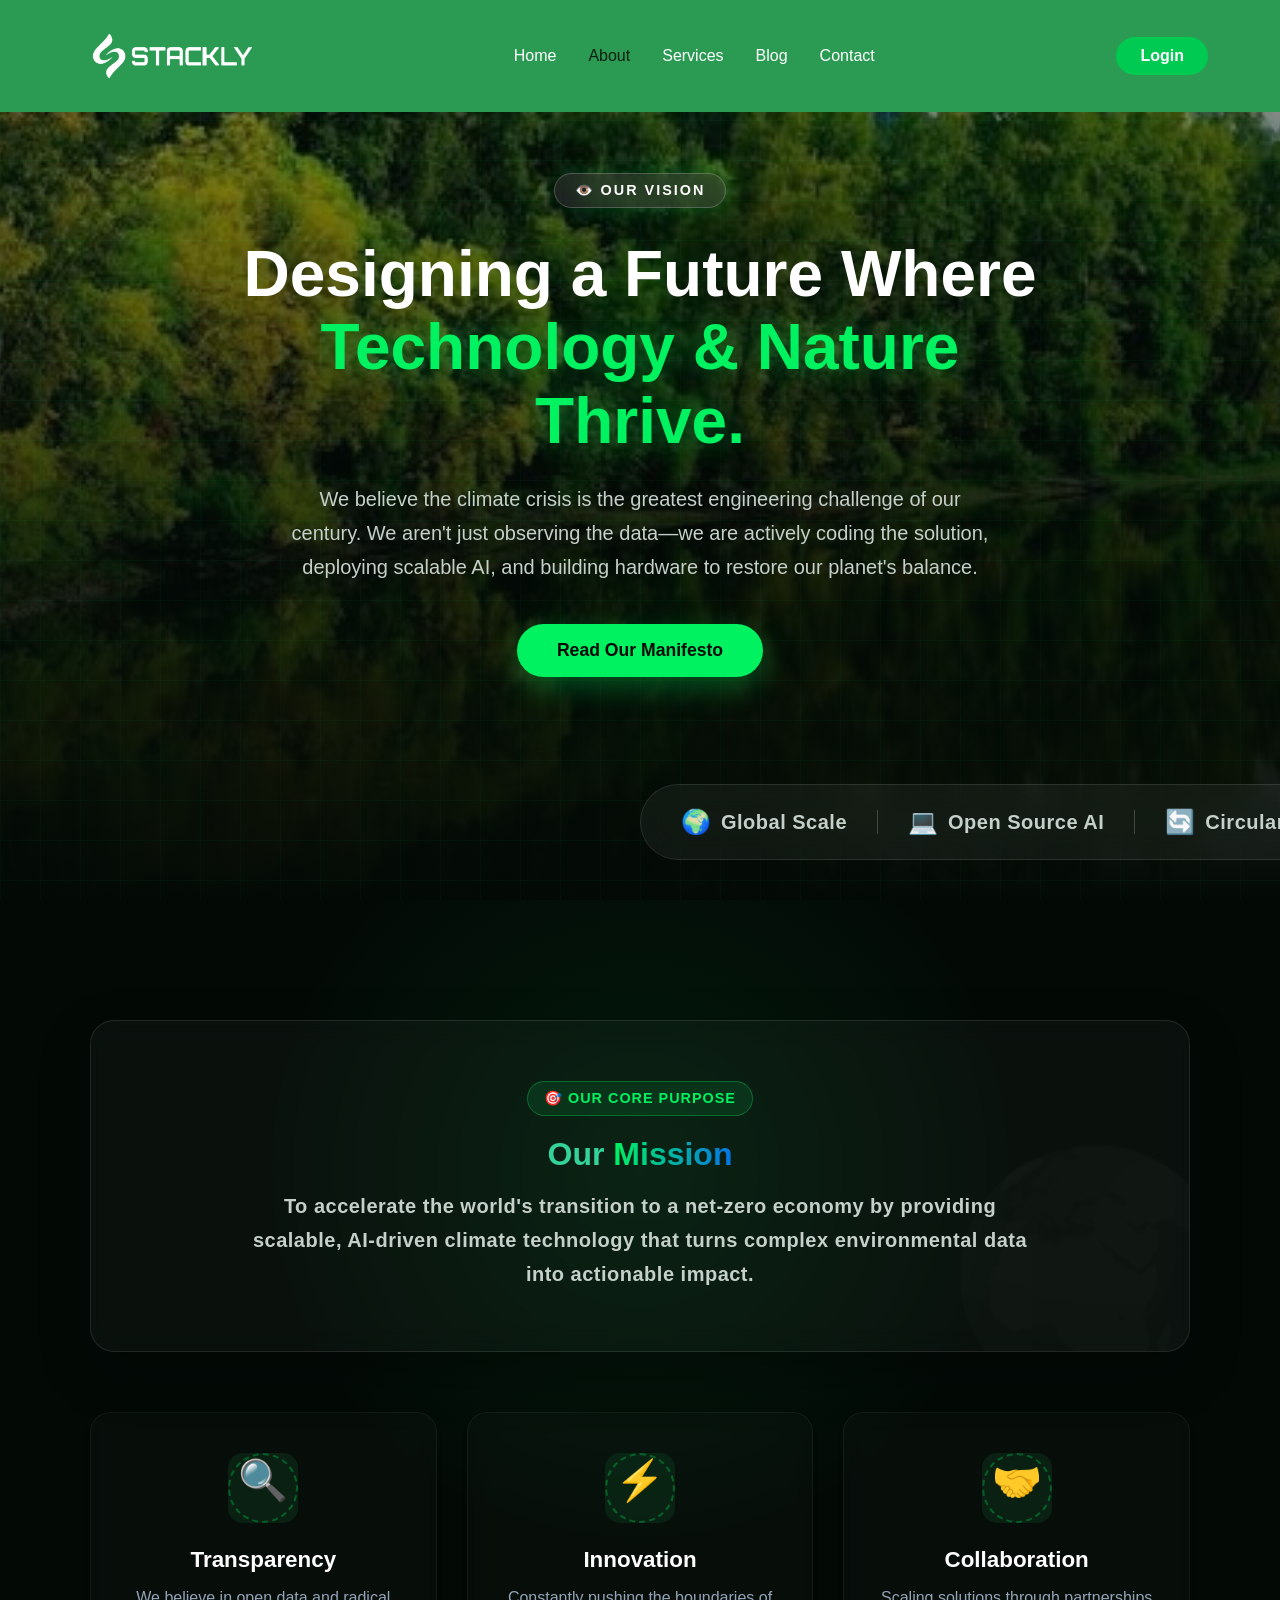
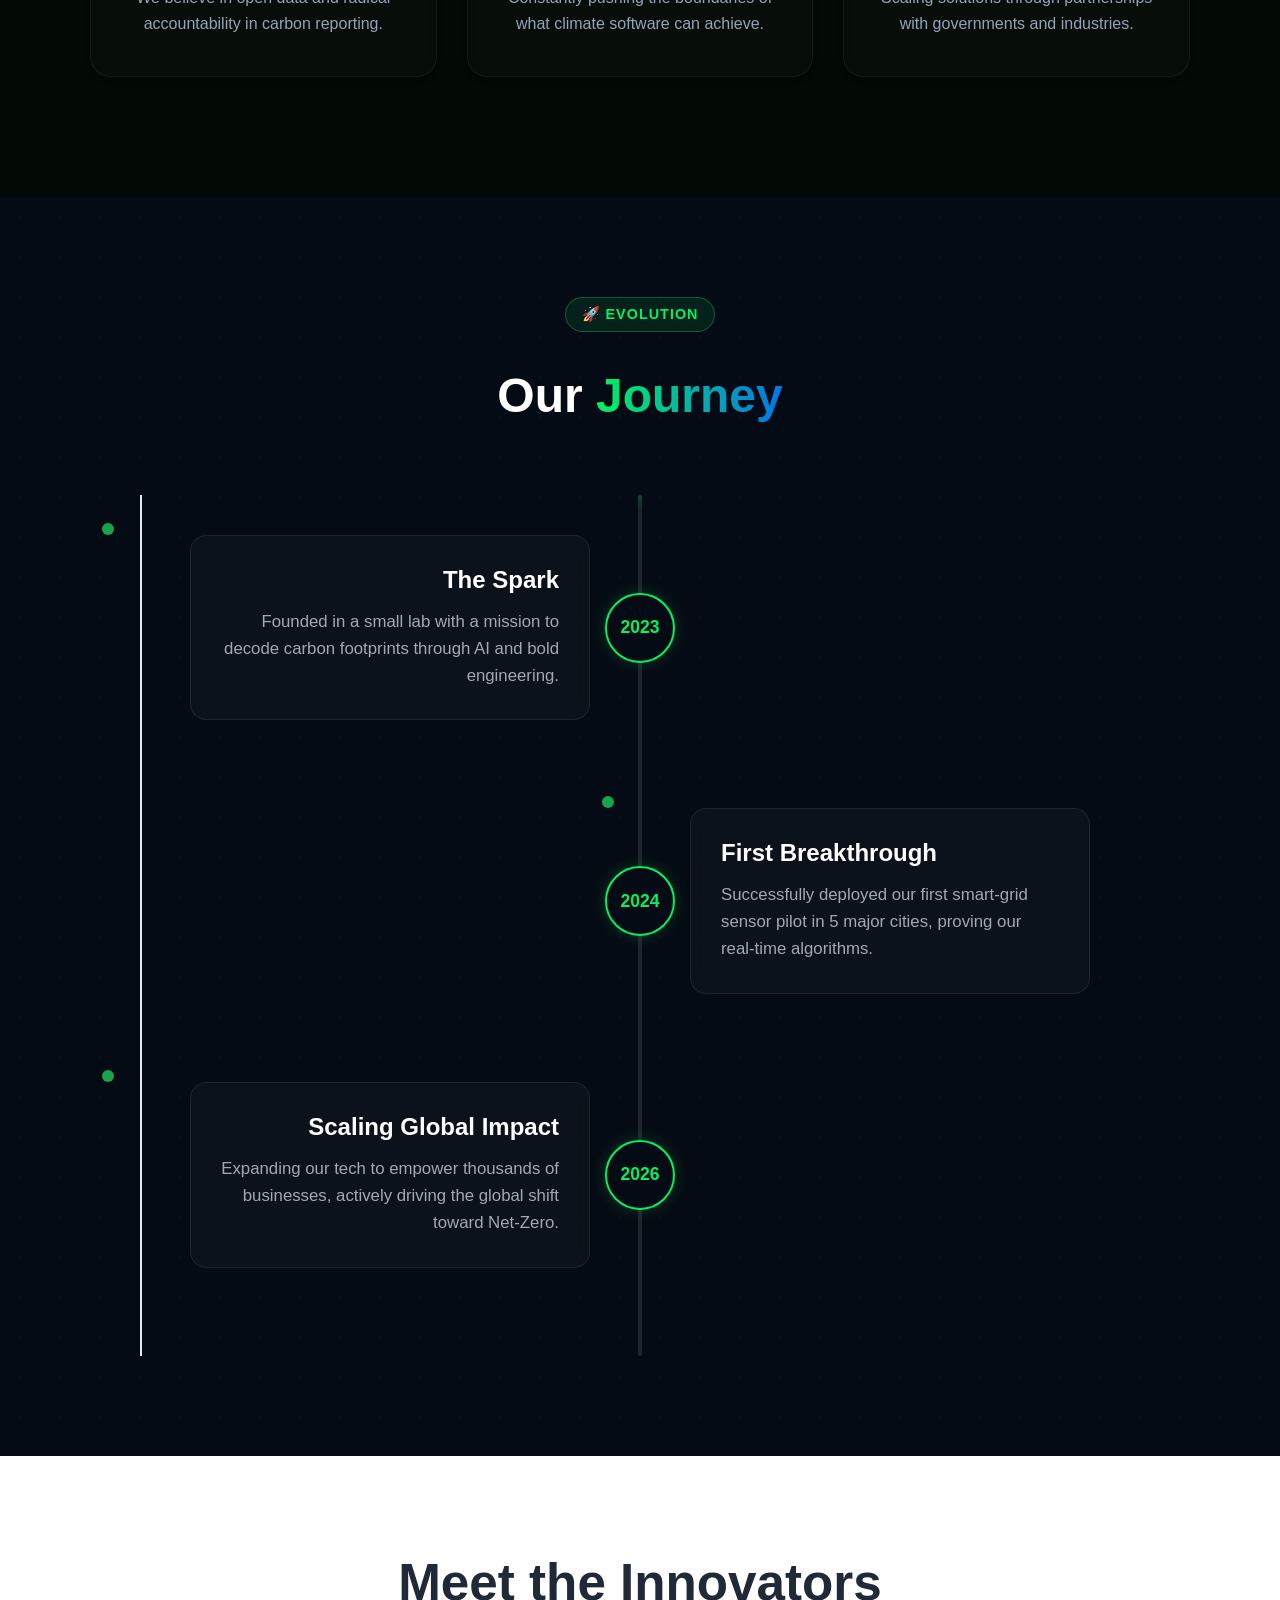
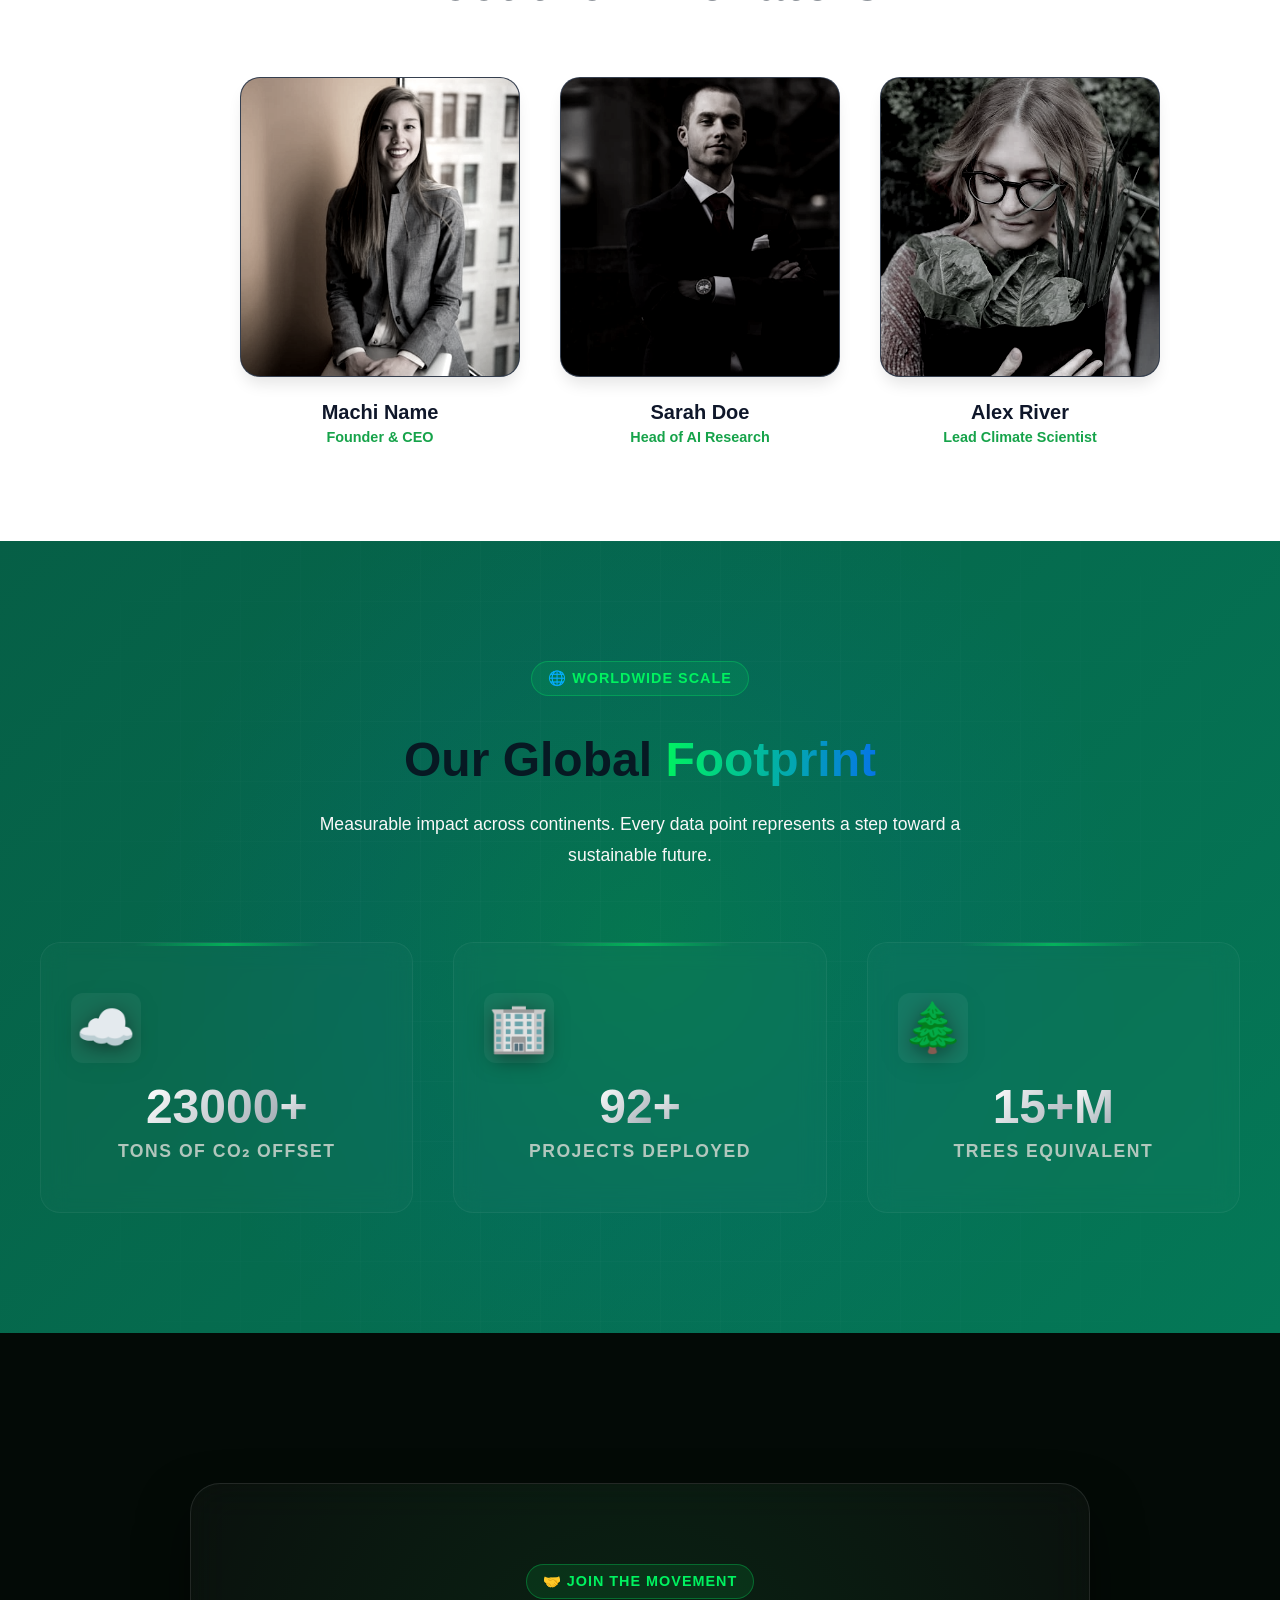
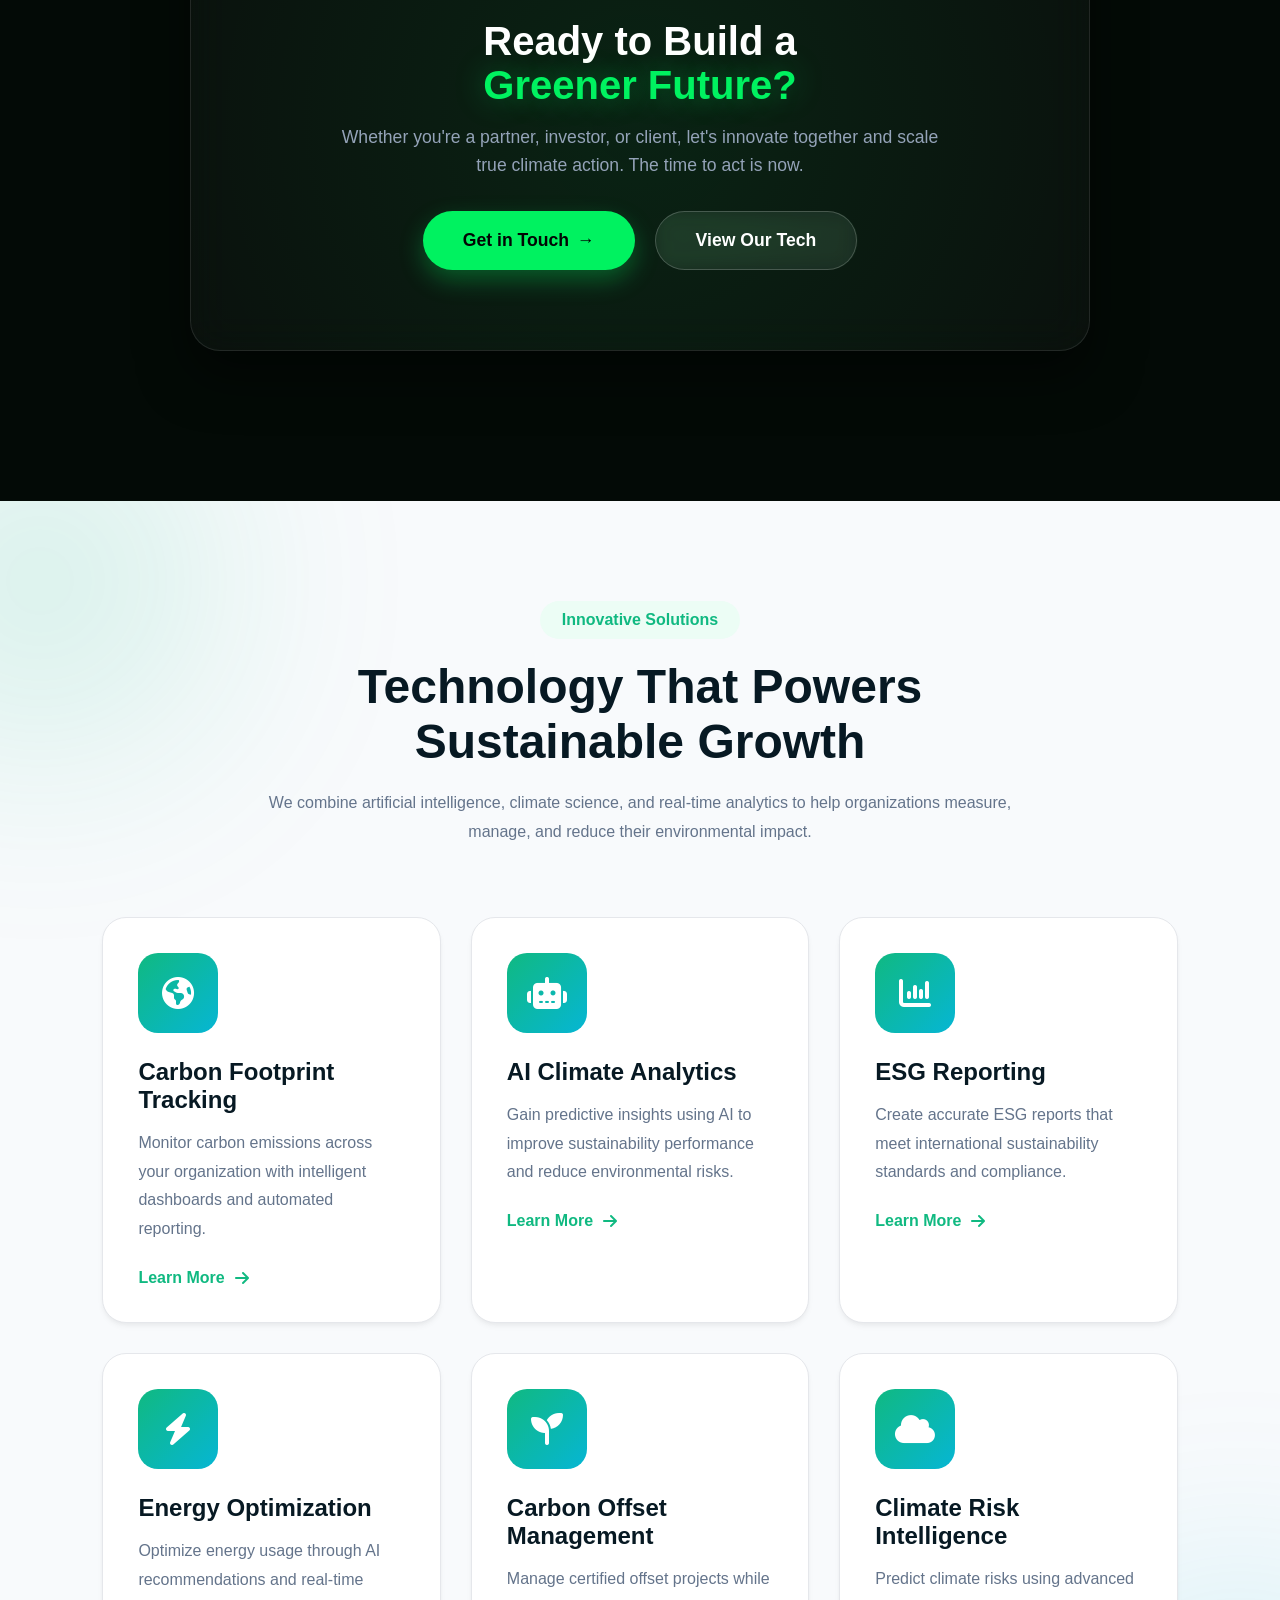
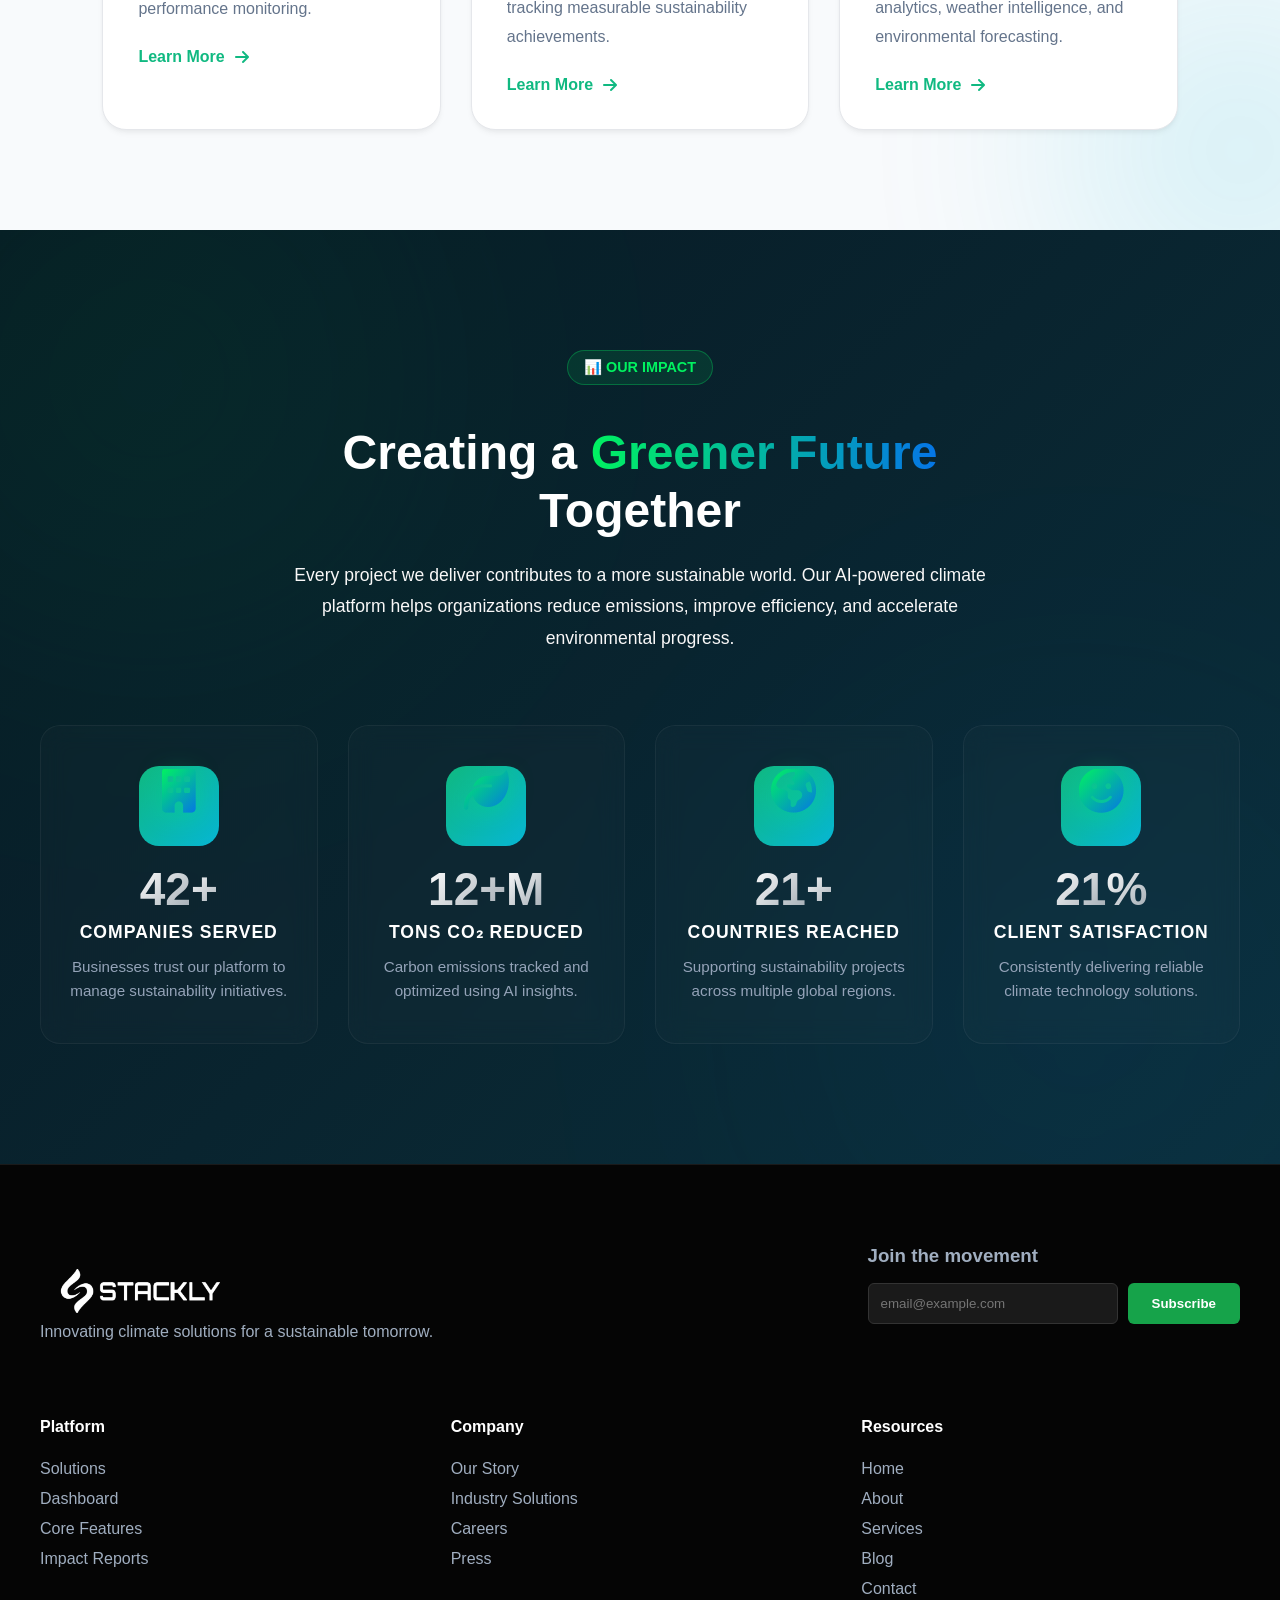
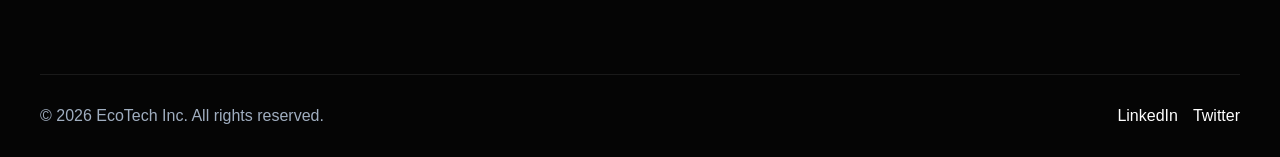
==== commit 5b722a9c: "Climate Technology" ====
--- a/about.html
+++ b/about.html
@@ -164,7 +164,7 @@
     
     <div class="section-header scroll-reveal">
       <div class="badge-accent">🚀 Evolution</div>
-      <h2 class="section-title text-white">
+      <h2 class="section-title text-white wh">
         Our <span class="text-gradient-green">Journey</span>
       </h2>
     </div>
--- a/style.css
+++ b/style.css
@@ -90,7 +90,7 @@
 }
 
 .nav-activ {
-    color: #0c7324 !important;
+    color:  #0c1f11 !important;
 }
 
 .nav-links a {
@@ -102,7 +102,7 @@
 }
 
 .nav-links a:hover {
-    color: rgb(5, 91, 4);
+    color: rgb(10, 10, 10);
 }
 
 
--- a/about.css
+++ b/about.css
@@ -1066,6 +1066,9 @@
   position: relative;
   z-index: 2;
 }
+.wh{
+  color: white !important;
+}
 
 .badge-accent {
   display: inline-block;
@@ -1299,7 +1302,7 @@
 }
 
 .text-white {
-  color: #fff;
+  color: #fafafa;
   font-size: clamp(2.5rem, 4vw, 3.5rem);
   margin-top: 15px;
 }
